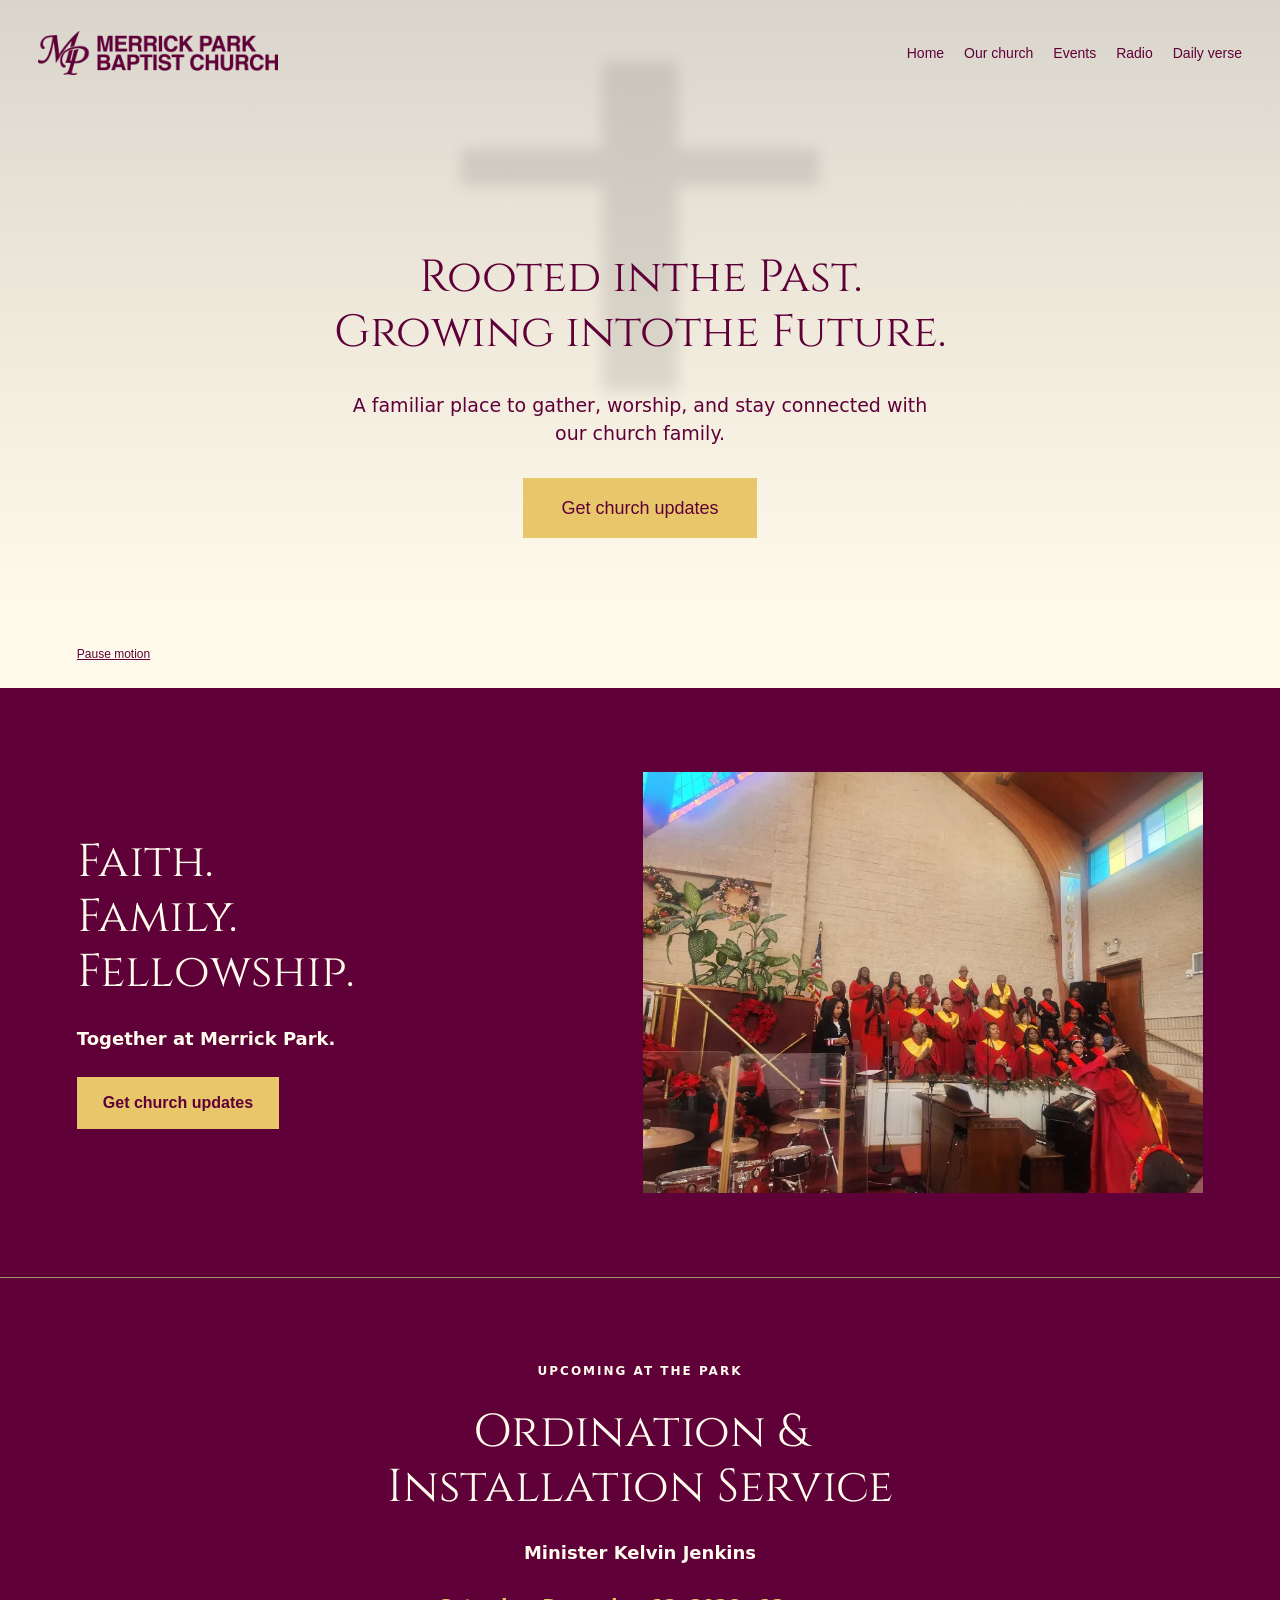
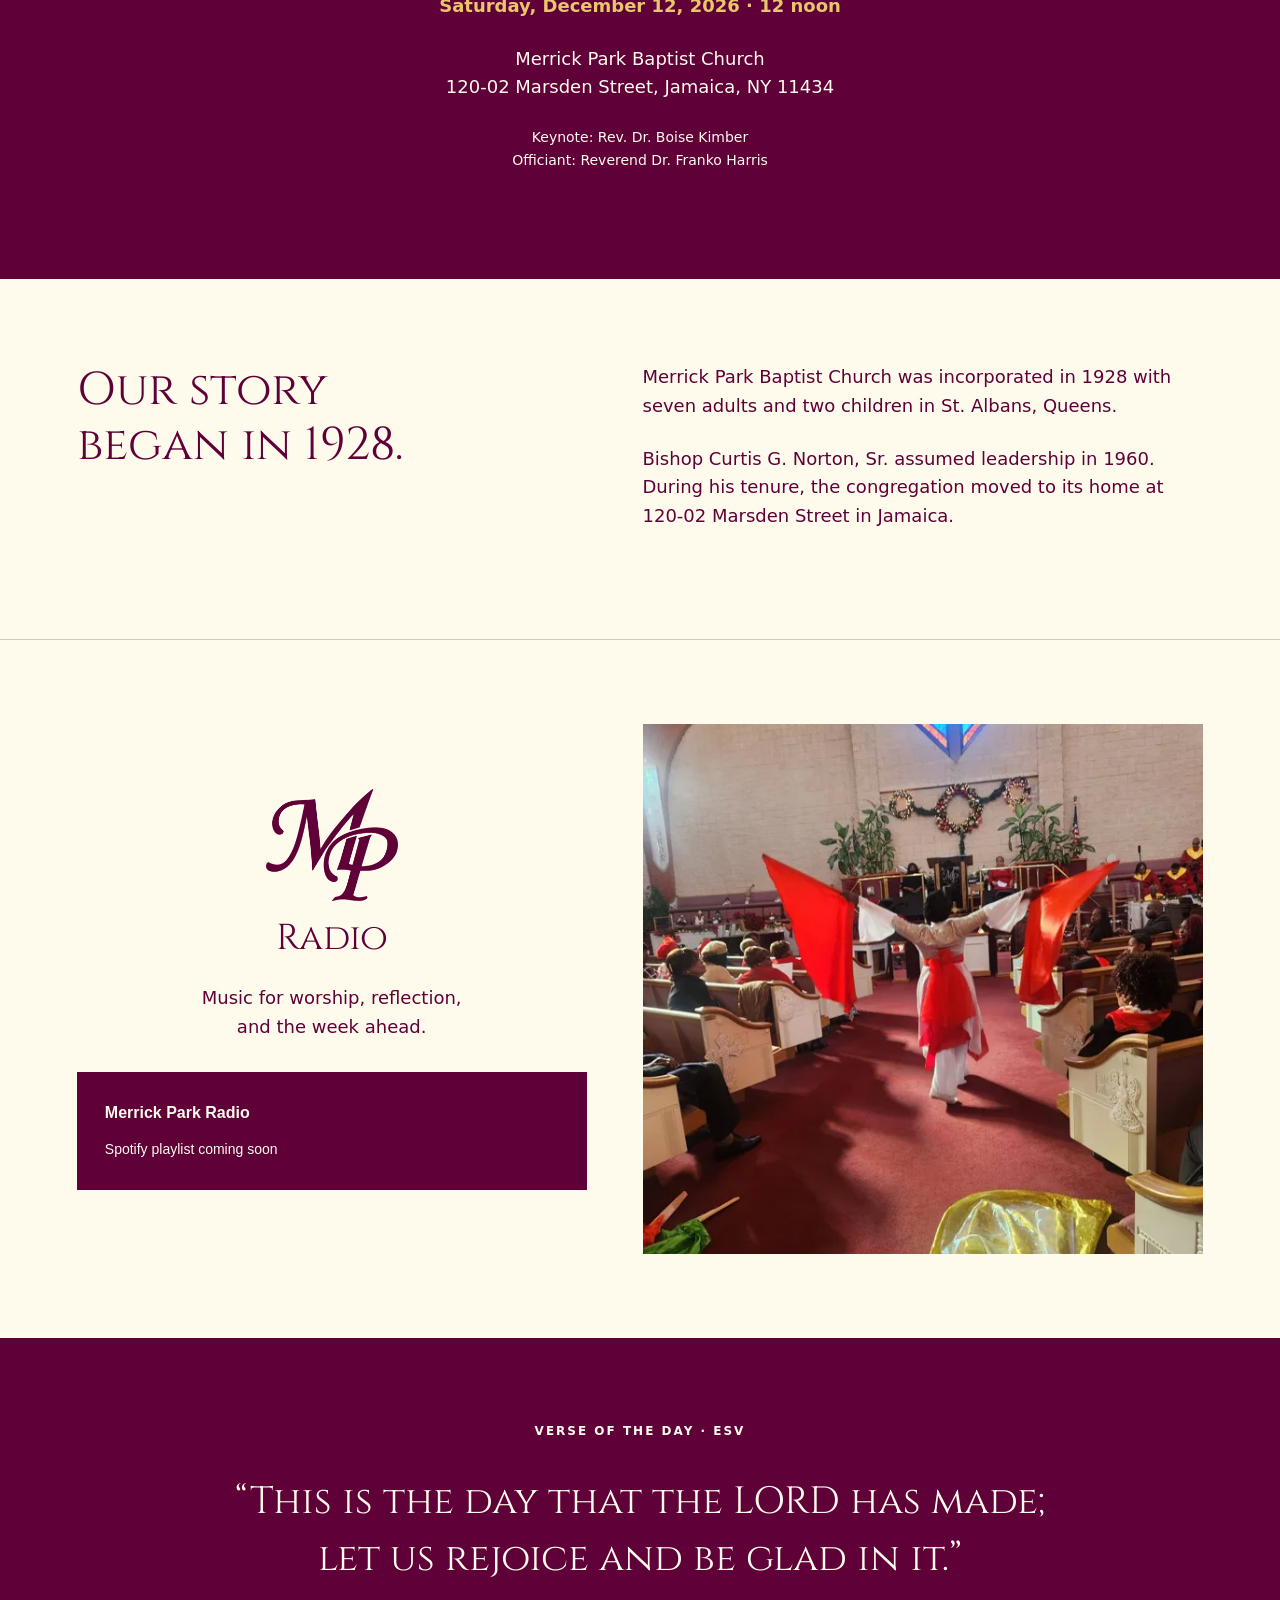
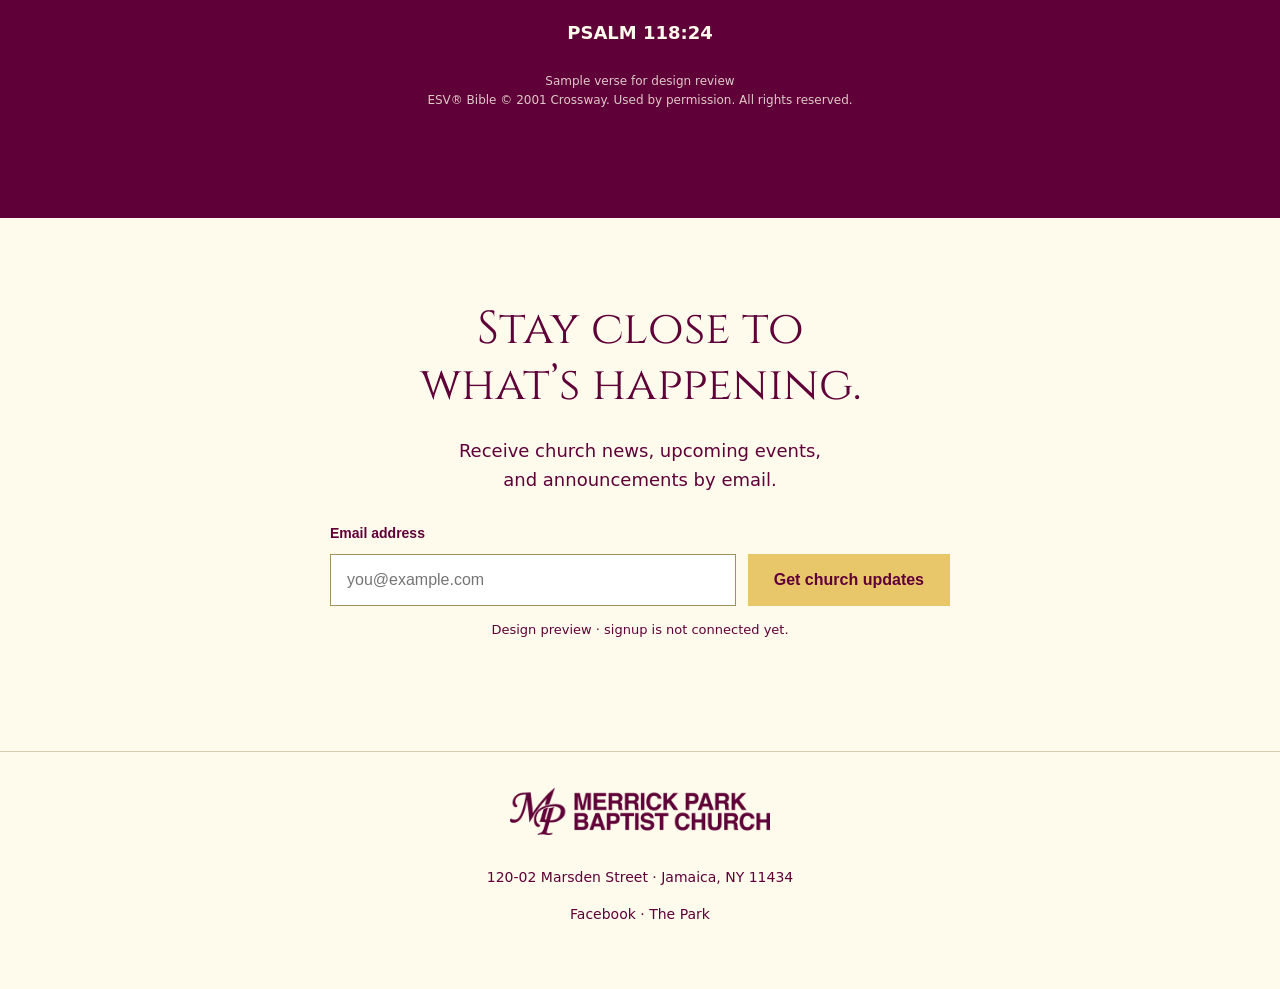
==== index.html @ c1feef4c "Replace mobile menu with accessible animated dropdown" ====
<!doctype html>
<html lang="en" data-visualize-standalone>
<head>
<meta charset="utf-8">
<meta name="viewport" content="width=device-width, initial-scale=1">
<meta name="referrer" content="no-referrer">
<meta http-equiv="Content-Security-Policy" content="default-src 'none'; script-src 'unsafe-inline' 'unsafe-eval' 'wasm-unsafe-eval' blob: data: https://cdnjs.cloudflare.com https://cdn.jsdelivr.net https://esm.sh https://fonts.bunny.net https://fonts.googleapis.com https://fonts.gstatic.com https://unpkg.com https://persistent.oaistatic.com/plugins/visualize/; style-src 'unsafe-inline' blob: data: https://cdnjs.cloudflare.com https://cdn.jsdelivr.net https://esm.sh https://fonts.bunny.net https://fonts.googleapis.com https://fonts.gstatic.com https://unpkg.com https://persistent.oaistatic.com/plugins/visualize/charts/; img-src blob: data: https://cdnjs.cloudflare.com https://cdn.jsdelivr.net https://esm.sh https://fonts.bunny.net https://fonts.googleapis.com https://fonts.gstatic.com https://unpkg.com; font-src blob: data: https://cdnjs.cloudflare.com https://cdn.jsdelivr.net https://esm.sh https://fonts.bunny.net https://fonts.googleapis.com https://fonts.gstatic.com https://unpkg.com; media-src blob: data: https://cdnjs.cloudflare.com https://cdn.jsdelivr.net https://esm.sh https://fonts.bunny.net https://fonts.googleapis.com https://fonts.gstatic.com https://unpkg.com; worker-src blob:; connect-src blob: data:; frame-src 'none'; object-src 'none'; base-uri 'none'; form-action 'none'">
<title>Merrick Park Baptist Church — Prototype V1</title><meta name="description" content="A new chapter at Merrick Park Baptist Church. Explore our first website design prototype."><meta name="robots" content="noindex, nofollow">
<style>:root {
  color-scheme: light dark;
  background-color: var(
    --background,
    var(--color-background-primary, light-dark(rgb(255 255 255), rgb(24 24 24)))
  ) !important;

  /* Agent-facing contract; keep in sync with SKILL.md. */
  --background: var(
    --color-background-primary,
    light-dark(rgb(255 255 255), rgb(24 24 24))
  );
  --foreground: var(
    --color-text-primary,
    light-dark(rgb(26 28 31), rgb(255 255 255))
  );
  --card: color-mix(in oklab, var(--foreground) 5%, var(--background));
  --card-foreground: var(
    --color-text-primary,
    light-dark(rgb(26 28 31), rgb(255 255 255))
  );
  --popover: var(
    --color-background-secondary,
    light-dark(rgb(255 255 255), rgb(45 45 45))
  );
  --popover-foreground: var(
    --color-text-primary,
    light-dark(rgb(26 28 31), rgb(255 255 255))
  );
  --primary: var(
    --color-text-info,
    light-dark(rgb(51 156 255), rgb(131 195 255))
  );
  --primary-foreground: var(
    --color-text-inverse,
    light-dark(rgb(255 255 255), rgb(13 13 13))
  );
  --secondary: var(
    --color-background-secondary,
    light-dark(rgb(255 255 255 / 96%), rgb(54 54 54 / 96%))
  );
  --secondary-foreground: var(
    --color-text-primary,
    light-dark(rgb(26 28 31), rgb(255 255 255))
  );
  --muted: color-mix(in srgb, var(--foreground) 10%, transparent);
  --muted-foreground: var(
    --color-text-secondary,
    light-dark(rgb(26 28 31 / 49.4%), rgb(255 255 255 / 49.8%))
  );
  --accent: var(
    --color-background-info,
    light-dark(rgb(229 242 255), rgb(13 39 63))
  );
  --accent-foreground: var(
    --color-text-info,
    light-dark(rgb(51 156 255), rgb(131 195 255))
  );
  --destructive: var(
    --color-text-warning,
    light-dark(rgb(226 85 7), rgb(255 133 73))
  );
  --border: var(
    --color-border-secondary,
    light-dark(rgb(26 28 31 / 8%), rgb(255 255 255 / 8.2%))
  );
  --input: var(
    --color-border-primary,
    light-dark(
      rgb(26 28 31 / 11.8%),
      color-mix(in oklab, rgb(0 0 0) 10%, transparent)
    )
  );
  --ring: var(
    --color-ring-primary,
    light-dark(rgb(51 156 255), rgb(131 195 255 / 76%))
  );
  --font-size-base: var(--font-text-md-size, 16px);
  --blue: light-dark(rgb(51 156 255), rgb(51 156 255));
  --orange: light-dark(rgb(226 85 7), rgb(251 106 34));
  --green: light-dark(rgb(0 162 64), rgb(64 201 119));
  --red: light-dark(rgb(224 46 42), rgb(255 103 100));
  --purple: light-dark(rgb(146 79 247), rgb(173 123 249));
  --yellow: light-dark(rgb(255 195 0), rgb(255 210 64));
  --viz-series-1: var(--primary);
  --viz-series-2: light-dark(rgb(243 136 59), rgb(245 154 86));
  --viz-series-3: light-dark(rgb(93 201 119), rgb(116 213 139));
  --viz-series-4: light-dark(rgb(235 119 177), rgb(240 143 192));
  --viz-series-5: light-dark(rgb(155 121 236), rgb(170 145 239));
  --viz-series-6: light-dark(rgb(58 185 177), rgb(90 203 194));

  /* Internal implementation variables; not part of the agent contract. */
  --font-sans:
    -apple-system-body, ui-sans-serif, -apple-system, system-ui, "Segoe UI",
    Helvetica, "Apple Color Emoji", Arial, sans-serif, "Segoe UI Emoji",
    "Segoe UI Symbol";
  --font-mono:
    ui-monospace, SFMono-Regular, "SF Mono", Menlo, Consolas, "Liberation Mono",
    monospace;
  --font-size-normal: max(11px, var(--font-size-base));
  --font-size-tooltip: calc(var(--font-size-base) - 1px);
  --font-size-small: max(11px, calc(var(--font-size-base) - 2px));
  --font-size-h1: calc(var(--font-size-normal) * 1.7142857143);
  --font-size-h2: calc(var(--font-size-normal) * 1.4285714286);
  --font-size-h3: calc(var(--font-size-normal) * 1.2857142857);
  --font-weight-normal: 400;
  --font-weight-medium: 500;
  --icon-size: 16px;
  --line-height-normal: calc(var(--font-size-normal) * 1.5);
  --line-height-tooltip: calc(var(--font-size-tooltip) * 1.4285714286);
  --line-height-small: calc(var(--font-size-small) + 4px);
  --corner-shape: round;
  --radius: var(--border-radius-lg, 8px);
  --radius-sm: calc(var(--radius) * 0.5);
  --radius-md: calc(var(--radius) * 0.75);
  --radius-lg: var(--radius);
  --radius-2xl: calc(var(--radius) * 2);
  --radius-full: 9999px;
  --shadow-sm: 0 1px 2px -1px rgb(0 0 0 / 8%);
  --checkmark-image: url("data:image/svg+xml,%3Csvg xmlns='http://www.w3.org/2000/svg' viewBox='0 0 17 17'%3E%3Cpath d='M12.8961 3.64101C13.1297 3.41418 13.4984 3.37523 13.7779 3.56581C14.0571 3.75635 14.1554 4.11331 14.0299 4.41347L13.9615 4.53847L7.71151 13.7045C7.59411 13.8767 7.4063 13.9877 7.19881 14.0072C6.99136 14.0267 6.78564 13.9533 6.63826 13.806L2.88826 10.056L2.79842 9.9457C2.6192 9.67407 2.64927 9.30496 2.88826 9.06581C3.12738 8.82669 3.49647 8.79676 3.76815 8.97597L3.8785 9.06581L7.03084 12.2182L12.8053 3.74941L12.8961 3.64101Z'/%3E%3C/svg%3E");

  /* Legacy aliases; not part of the current agent contract. */
  --viz-bg: transparent;
  --viz-panel: var(--card);
  --viz-border: var(--border);
  --viz-text: var(--foreground);
  --viz-muted: var(--muted-foreground);
  --viz-accent: var(--primary);
  --viz-accent-text: var(--primary-foreground);
  --viz-accent-bg: var(--accent);
  --viz-font-size: var(--font-size-base);
  --viz-warning: var(--destructive);
}

:root[data-theme="light"] {
  color-scheme: light;
}

:root[data-theme="dark"] {
  color-scheme: dark;
}

* {
  box-sizing: border-box;
}

html > body {
  /* Preserve MCP aliases for older inline renderers without creating :root cycles. */
  --color-background-primary: var(
    --background,
    light-dark(rgb(255 255 255), rgb(24 24 24))
  );
  --color-text-primary: var(
    --foreground,
    light-dark(rgb(26 28 31), rgb(255 255 255))
  );
  --color-border-secondary: var(
    --border,
    light-dark(rgb(26 28 31 / 8%), rgb(255 255 255 / 8.2%))
  );

  margin: 0;
  padding: var(--visualize-paint-gutter, 0px);
  color: var(--foreground);
  background: transparent !important;
  font-family: var(--font-sans) !important;
  -webkit-font-smoothing: antialiased;
  font-size: var(--font-size-base);
  line-height: calc(var(--font-size-base) * 1.625);
  font-weight: var(--font-weight-normal);
}

.cursor-interaction {
  cursor: var(--cursor-interaction, pointer);
}

a {
  color: color-mix(in srgb, var(--viz-accent) 80%, var(--viz-text) 20%);
  cursor: var(--cursor-interaction, pointer);
  text-decoration: none;
  text-underline-offset: 2px;
  font-weight: inherit;
}

a:is(:hover, :focus-visible) {
  text-decoration-line: underline;
  text-decoration-style: dashed;
  text-decoration-thickness: 0.5px;
}

h1,
h2,
h3,
h4,
h5,
h6,
p {
  margin-block: 0;
}
p,
h1,
h2,
h3,
h4,
h5,
h6,
li,
.table {
  font-family: var(--font-sans);
}

h1 {
  font-size: calc(var(--font-size-base) * 1.5);
  line-height: 1.3333333333;
}

h2 {
  font-size: calc(var(--font-size-base) * 1.25);
  line-height: 1.4;
}
h3 {
  font-size: calc(var(--font-size-base) * 1.125);
  line-height: 1.5555555556;
}
h4 {
  font-size: var(--font-size-base);
  line-height: 1.5;
}
h5,
h6 {
  font-size: var(--font-size-base);
  line-height: calc(var(--font-size-base) * 1.625);
}

h1,
h2,
h3,
h4,
h5,
h6,
b,
strong,
th {
  font-weight: 600;
}

code:not(pre code) {
  display: inline;
  padding: 1px 6px;
  border-radius: var(--radius-sm);
  corner-shape: var(--corner-shape);
  background: var(--muted);
  font-family: var(--font-mono);
  font-size: 0.92em;
  overflow-wrap: anywhere;
  -webkit-box-decoration-break: clone;
  box-decoration-break: clone;
  word-break: break-word;
}
pre,
pre code {
  font-family: var(--font-mono);
  font-size: 12px;
  line-height: 20px;
}

.table-responsive {
  width: 100%;
  overflow-x: auto;
  scrollbar-width: thin;
}

.table {
  width: 100%;
  color: var(--foreground);
  font: inherit;
  text-align: start;
  border-collapse: separate;
  border-spacing: 0;
  font-size: calc(var(--font-size-base) * 0.875);
  line-height: calc(var(--font-size-base) * 1.625);
  font-family: var(--font-sans);
}

.table :is(th, td) {
  padding-block: 10px;
  padding-inline: 0 24px;
  overflow-wrap: anywhere;
  border-bottom: 1px solid var(--border);
  text-align: start;
  vertical-align: top;
  border-bottom-color: color-mix(in srgb, var(--foreground) 5%, transparent);
}
.table :is(th, td):not(:last-child) {
  padding-inline-end: calc(var(--font-size-base) * 1.5);
}

.table-responsive > .table :is(th, td) {
  overflow-wrap: break-word;
}

.table :is(th, td):last-child {
  padding-inline-end: 0;
}

.table :is(caption, thead th) {
  font-weight: 600;
}

.table thead :is(th, td) {
  border-bottom-color: var(--border-strong, var(--input));
  padding-block: calc(var(--font-size-base) / 2);
  line-height: var(--font-size-base);
}

.table tbody tr:last-child :is(th, td) {
  border-bottom: 0;
}
.table tbody :is(th, td) {
  padding-block: calc(var(--font-size-base) * 0.625);
}

.table.table-sm :is(th, td) {
  padding-block: 8px;
}

.table.table-sm :is(th, td):not(:last-child) {
  padding-inline-end: 16px;
}

.table :is(.text-end, [align="right"]) {
  text-align: end;
  font-variant-numeric: tabular-nums;
}

.table :is(.text-center, [align="center"]) {
  text-align: center;
}

.table .text-nowrap {
  white-space: nowrap;
}

#widget {
  display: flex;
  flex-direction: column;
  gap: 12px;
  width: 100%;
  padding: 0;
  background: transparent !important;
}

.card {
  min-width: 0;
  padding: 12px;
  overflow: hidden;
  overflow-wrap: break-word;
  border-radius: var(--radius-2xl);
  corner-shape: var(--corner-shape);
  color: var(--card-foreground);
  background: var(--card);
}

.widget {
  min-width: 0;
  overflow: hidden;
  border: 0;
  border-radius: var(--radius-lg);
  corner-shape: var(--corner-shape);
  box-shadow: 0 0 0 0.5px var(--border-strong, var(--border));
  color: var(--foreground);
  background: var(--background);
}

#widget > :not(.card, .widget, .progress) {
  width: 100% !important;
  max-width: none !important;
  margin: 0 !important;
  padding: 0 !important;
  border: 0 !important;
  border-radius: 0 !important;
  background: transparent !important;
  box-shadow: none !important;
}

.tooltip {
  position: fixed;
  z-index: 50;
  top: 0;
  left: 0;
  width: max-content;
  max-width: min(
    20rem,
    var(--tooltip-available-width, calc(100vw - 10px)),
    calc(100vw - 10px)
  );
  max-height: min(
    var(--tooltip-available-height, calc(100vh - 10px)),
    calc(100vh - 10px)
  );
  border: 1px solid var(--border);
  corner-shape: var(--corner-shape);
  overflow-wrap: break-word;
  white-space: normal;
  pointer-events: none;
  user-select: none;
  font-family: var(--font-sans);
  padding: 5px 12px;
  border-color: color-mix(
    in oklab,
    light-dark(var(--primary-foreground), var(--foreground)) 5%,
    transparent
  );
  border-radius: var(--radius-2xl);
  color: light-dark(var(--primary-foreground), var(--foreground));
  background: light-dark(var(--foreground), var(--popover));
  box-shadow: 0 8px 18px rgb(15 23 42 / 20%);
  letter-spacing: -0.15px;
  font-size: calc(var(--font-size-base) * 14 / 16);
  font-size: round(nearest, calc(var(--font-size-base) * 14 / 16), 1px);
  font-weight: 600;
  line-height: 18px;
  text-align: center;
}

.viz-grid {
  display: grid;
  grid-template-columns: repeat(auto-fit, minmax(max(180px, 24%), 1fr));
  gap: 10px;
}

.viz-stat {
  display: flex;
  flex-direction: column;
  gap: 2px;
}

.viz-stat-value {
  font-size: var(--font-size-h2);
  font-weight: var(--font-weight-medium);
  line-height: 1.25;
}

.viz-row {
  display: flex;
  flex-wrap: wrap;
  align-items: center;
  gap: 10px;
}

hr {
  width: 100%;
  height: 1px;
  margin-block: 6px;
  border: 0;
  background: var(--border);
}

.nav {
  display: flex;
  min-width: 0;
  align-items: center;
  gap: 4px;
}

.progress {
  display: flex;
  height: 8px;
  margin-block: calc((var(--line-height-normal, 1.5em) - 8px) / 2);
  overflow: hidden;
  border: 0;
  border-radius: var(--radius-full);
  background: var(--muted);
}

.progress-bar:only-child {
  border-radius: var(--radius-full);
}

.progress-bar {
  height: 100%;
  flex-shrink: 0;
  border: 0;
  background: var(--viz-series-1);
}

.viz-badge {
  display: inline-flex;
  align-items: center;
  padding: 4px 8px;
  border-radius: var(--radius-sm);
  color: color-mix(in srgb, var(--foreground) 40%, var(--muted-foreground));
  background: color-mix(in srgb, var(--foreground) 5%, transparent);
  font-family: var(--font-sans);
  font-size: calc(var(--font-size-base) * 14 / 16);
  font-size: round(nearest, calc(var(--font-size-base) * 14 / 16), 1px);
  font-weight: var(--font-weight-normal);
  line-height: 1;
}

small,
.text-small {
  font-size: var(--font-size-small);
  line-height: var(--line-height-small);
}

.text-muted {
  color: var(--muted-foreground);
}

.tabular-nums {
  font-variant-numeric: tabular-nums;
}

.sr-only {
  position: absolute;
  width: 1px;
  height: 1px;
  padding: 0;
  overflow: hidden;
  clip: rect(0, 0, 0, 0);
  white-space: nowrap;
  border: 0;
}

.viz-controls {
  display: flex;
  flex-wrap: wrap;
  align-items: center;
  gap: 8px;
}

.viz-controls > .form-label {
  display: grid;
  min-width: min(100%, 260px);
  flex: 1 1 280px;
  grid-template-columns: minmax(0, 1fr) auto;
  align-items: baseline;
  gap: 2px 12px;
  margin-bottom: 0;
}

.viz-controls > .form-label > :is(.form-control, .form-range, .form-select) {
  grid-column: 1 / -1;
}

.btn,
.nav-link,
.form-check-input,
.form-control,
.form-range,
.form-select {
  font: inherit;
}

/* Match inline alignment without overriding a containing flex or grid layout. */
.btn,
.nav-link,
.form-control,
.form-select,
.form-range,
.form-check {
  vertical-align: middle;
}

.btn,
.nav-link {
  --btn-size: calc(12px + 2 * var(--control-spacing, 12px));
  appearance: button;
  display: inline-flex;
  inline-size: fit-content;
  max-inline-size: 100%;
  align-items: center;
  justify-content: center;
  gap: 4px;
  margin: 0;
  padding: 0 8px;
  -webkit-app-region: no-drag;
  border: 1px solid var(--input);
  corner-shape: var(--corner-shape);
  cursor: var(--cursor-interaction, pointer);
  text-align: center;
  text-decoration: none;
  white-space: nowrap;
  user-select: none;
  -webkit-font-smoothing: inherit;
  font-family: var(--font-sans);
  height: fit-content;
  min-height: var(--btn-size);
  padding-inline: var(--control-spacing, 12px);
  border-color: transparent;
  border-radius: var(--radius-full);
  color: var(--foreground);
  background: color-mix(in srgb, var(--foreground) 5%, transparent);
  font-size: calc(var(--font-size-base) * 14 / 16);
  font-size: round(nearest, calc(var(--font-size-base) * 14 / 16), 1px);
  font-weight: var(--font-weight-normal);
  line-height: 18px;
}

.btn {
  border-color: var(--border);
  color: var(--secondary-foreground);
  background: var(--secondary);
}

/* Codex Button size="compact"; appearance stays with the button variant. */
.btn-sm {
  --btn-size: 24px;
  padding-inline: 8px;
  font-size: calc(var(--font-size-base) * 12 / 16);
  font-size: round(nearest, calc(var(--font-size-base) * 12 / 16), 1px);
  line-height: 16px;
}

.btn:is(.btn-block, .viz-tile) {
  inline-size: 100%;
}

.btn.viz-tile {
  min-width: 0;
  overflow-wrap: anywhere;
  white-space: normal;
}

a.btn {
  cursor: var(--cursor-interaction, pointer);
  text-decoration: none;
}

.btn:not(:disabled):hover {
  background: light-dark(
    color-mix(in srgb, var(--foreground) 5.5%, transparent),
    color-mix(in srgb, var(--foreground) 8%, transparent)
  );
}

.nav-link:not(:disabled):not([aria-disabled="true"]):hover {
  background: color-mix(in srgb, var(--foreground) 10%, transparent);
}

.btn-primary {
  border-color: var(--border);
  color: var(--primary-foreground);
  background: var(--foreground);
  background-clip: border-box;
}

.btn-primary .text-muted {
  color: color-mix(in srgb, var(--primary-foreground) 50%, transparent);
}

.btn-primary:not(:disabled):hover {
  background: color-mix(in srgb, var(--foreground) 80%, transparent);
  background-clip: border-box;
}

.btn-ghost {
  border-color: transparent;
  color: var(--muted-foreground);
  background: transparent;
}

.btn-ghost:not(:disabled):hover {
  color: var(--muted-foreground);
  background: light-dark(
    color-mix(in srgb, var(--foreground) 5.5%, transparent),
    color-mix(in srgb, var(--foreground) 8%, transparent)
  );
}

.nav-pills .nav-link {
  min-width: 0;
  border-color: transparent;
  color: var(--muted-foreground);
  background: transparent;
}

.nav-justified .nav-link {
  flex: 1 1 0;
  overflow-wrap: anywhere;
  white-space: normal;
}

.nav-pills .nav-link.active {
  color: var(--foreground);
  background: var(--muted);
}

/* Shared preview chrome; product styles stay inside each variant. */
.viz-dotted-background {
  background-image: radial-gradient(
    circle,
    color-mix(in srgb, var(--foreground) 14%, transparent) 0.8px,
    transparent 0.8px
  );
  background-position: center;
  background-size: 16px 16px;
}

.viz-carousel {
  position: relative;
  min-width: 0;
}

.viz-carousel:has(> .viz-carousel-controls) {
  min-height: calc(60px + var(--viz-carousel-picker-height, 0px));
  padding-bottom: 60px;
}

.viz-carousel > [data-variant][hidden] {
  display: none !important;
}

.viz-carousel > [data-variant] {
  isolation: isolate;
}

.viz-carousel-controls {
  --viz-carousel-hover: light-dark(
    color-mix(in srgb, var(--foreground) 5.4%, transparent),
    color-mix(in srgb, var(--foreground) 7.8%, transparent)
  );
  position: absolute;
  z-index: 2;
  bottom: 8px;
  left: 50%;
  display: flex;
  width: max-content;
  /* Leave room for the host's design-controls launcher at the trailing edge. */
  max-width: calc(100% - 96px);
  align-items: center;
  gap: 0;
  padding: 0;
  border: 1px solid var(--border);
  border-radius: 16px;
  color: var(--foreground);
  background: var(--background);
  font-family: var(--font-sans);
  /* Match the settings dropdown chrome independently of the content font size. */
  font-size: 13px;
  font-weight: var(--font-weight-normal);
  line-height: 18px;
  transform: translateX(-50%);
  user-select: none;
}

/* Keep authored mockup button styles out of the shared carousel chrome. */
.viz-carousel-controls button,
.viz-carousel-picker > summary {
  display: flex !important;
  height: auto !important;
  min-height: 30px;
  align-items: center !important;
  justify-content: center !important;
  gap: 4px;
  padding: 0 6px !important;
  -webkit-app-region: no-drag;
  border: 0 !important;
  border-radius: 14px !important;
  color: inherit !important;
  background: transparent !important;
  font: inherit !important;
  -webkit-tap-highlight-color: transparent;
}

.viz-carousel-controls > button,
.viz-carousel-picker > summary {
  position: relative;
  isolation: isolate;
}

.viz-carousel-controls > button {
  --icon-size: 16px;
  width: 30px !important;
  padding: 0 !important;
}

.viz-carousel-picker > summary {
  padding-inline: 12px !important;
}

.viz-carousel-controls .viz-carousel-caret {
  width: 14px;
  height: 14px;
  flex: none;
  margin: 0;
  color: inherit;
  transform: rotate(180deg);
}

.viz-carousel-controls > button > svg,
.viz-carousel-controls .viz-carousel-caret,
.viz-carousel-count {
  opacity: 0.5;
}

.viz-carousel-controls > button::before,
.viz-carousel-picker > summary::before {
  position: absolute;
  z-index: -1;
  inset: 3px;
  border-radius: 12px;
  content: "";
  pointer-events: none;
}

.viz-carousel-controls > button:hover::before,
.viz-carousel-picker > summary:hover::before {
  background: var(--viz-carousel-hover);
}

.viz-carousel-controls > button,
.viz-carousel-controls [data-lucide],
.viz-carousel-controls .lucide {
  flex-shrink: 0;
}

.viz-carousel-picker {
  min-width: 0;
}

.viz-carousel-picker > summary {
  min-width: 0;
  list-style: none;
}

.viz-carousel-picker > summary::-webkit-details-marker {
  display: none;
}

.viz-carousel-count {
  flex-shrink: 0;
  white-space: nowrap;
}

.viz-carousel-name {
  min-width: 0;
  overflow: hidden;
  text-overflow: ellipsis;
  white-space: nowrap;
}

.viz-carousel-options {
  position: absolute;
  right: 0;
  bottom: calc(100% + 4px);
  left: 0;
  display: flex;
  max-height: 240px;
  flex-direction: column;
  gap: 2px;
  overflow: auto;
  padding: 4px;
  border: 1px solid var(--border);
  border-radius: var(--radius-lg);
  background: var(--background);
  box-shadow: 0 4px 12px light-dark(rgb(0 0 0 / 6%), rgb(0 0 0 / 25%));
}

.viz-carousel-options > button {
  border-radius: max(0px, calc(var(--radius-lg) - 5px)) !important;
  width: 100% !important;
  min-height: 28px;
  justify-content: flex-start !important;
  padding: 4px 8px !important;
  font-size: var(--font-size-small) !important;
  text-align: start;
  white-space: normal;
  overflow-wrap: anywhere;
}

.viz-carousel-options > [aria-current="true"],
.viz-carousel-options > button:hover {
  background: var(--viz-carousel-hover) !important;
}

.btn:disabled,
.nav-link:disabled,
.nav-link[aria-disabled="true"] {
  cursor: not-allowed;
  opacity: 0.4;
}

[data-lucide] {
  stroke-width: 1.6;
}

.form-label {
  display: block;
  margin-bottom: 6px;
  color: var(--foreground);
}

.form-control {
  display: block;
  width: 100%;
  padding: 0 8px;
  outline: none;
  border: 1px solid var(--input);
  corner-shape: var(--corner-shape);
  color: var(--foreground);
  font-family: var(--font-sans);
  height: calc(12px + 2 * var(--control-spacing, 12px));
  min-height: calc(12px + 2 * var(--control-spacing, 12px));
  padding-inline: calc(4px + var(--control-spacing, 12px) / 2);
  border-color: var(--input);
  border-radius: var(--radius-md);
  background: color-mix(in srgb, var(--popover) 96%, transparent);
  font-size: calc(var(--font-size-base) * 14 / 16);
  font-size: round(nearest, calc(var(--font-size-base) * 14 / 16), 1px);
  font-weight: var(--font-weight-normal);
  line-height: 1.4285714286;
}
.form-control:is(
  [type="file"],
  [type="date"],
  [type="datetime-local"],
  [type="month"],
  [type="week"],
  [type="color"]
) {
  height: calc(12px + 2 * var(--control-spacing, 12px));
  min-height: calc(12px + 2 * var(--control-spacing, 12px));
  line-height: 18px;
}
.form-control:is(
  [type="date"],
  [type="datetime-local"],
  [type="month"],
  [type="week"]
) {
  padding-inline: var(--control-spacing, 12px);
}

.form-control::placeholder {
  color: var(--muted-foreground);
}

.form-control[type="file"] {
  overflow: hidden;
  cursor: var(--cursor-interaction, pointer);
  padding: 0;
}

.form-control[type="file"]::file-selector-button {
  padding: 0 8px;
  border: 0;
  border-right: 1px solid var(--input);
  color: var(--secondary-foreground);
  background: var(--secondary);
  cursor: inherit;
  font: inherit;
  min-height: calc(10px + 2 * var(--control-spacing, 12px));
  padding-inline: var(--control-spacing, 12px);
  margin-inline-end: var(--control-spacing, 12px);
}

.form-control[type="file"]:not(:disabled):hover::file-selector-button {
  background: color-mix(in srgb, var(--foreground) 6%, var(--secondary));
}

.form-control-color[type="color"] {
  width: 40px;
  height: calc(12px + 2 * var(--control-spacing, 12px));
  padding: 3px;
  cursor: var(--cursor-interaction, pointer);
}

.form-control-color[type="color"]::-webkit-color-swatch-wrapper {
  padding: 0;
}

.form-control-color[type="color"]::-webkit-color-swatch {
  border: 0;
  border-radius: calc(var(--radius-lg) - 4px);
  corner-shape: var(--corner-shape);
}

textarea.form-control {
  height: auto;
  resize: vertical;
  min-height: 96px;
  padding: 8px 10px;
}

.form-control:focus-visible {
  border-color: var(--ring);
  box-shadow: none;
}
.form-control:disabled {
  color: var(--muted-foreground);
  background: color-mix(in srgb, var(--foreground) 5%, transparent);
  opacity: 1;
}
.form-control[aria-invalid="true"] {
  border-color: var(--red);
  box-shadow: 0 0 0 2px color-mix(in srgb, var(--red) 20%, transparent);
}

.form-control:disabled,
.form-select:disabled {
  cursor: not-allowed;
}

.form-select {
  appearance: none;
  display: block;
  width: 100%;
  height: fit-content;
  min-height: calc(12px + 2 * var(--control-spacing, 12px));
  margin: 0;
  /* The secondary icon role is 14px at compact density and 16px at web density. */
  --icon-size: calc(10px + var(--control-spacing, 12px) / 2);
  /* Settings dropdowns retain a 12px inset and a 4px text-to-chevron gap. */
  padding: 0 calc(16px + var(--icon-size)) 0 12px;
  outline: none;
  border: 1px solid var(--border);
  border-radius: var(--radius-full);
  corner-shape: var(--corner-shape);
  color: var(--foreground);
  background-color: var(--secondary);
  background-image:
    linear-gradient(
      45deg,
      transparent calc(50% - 0.6px),
      var(--muted-foreground) calc(50% - 0.6px) calc(50% + 0.6px),
      transparent calc(50% + 0.6px)
    ),
    linear-gradient(
      135deg,
      transparent calc(50% - 0.6px),
      var(--muted-foreground) calc(50% - 0.6px) calc(50% + 0.6px),
      transparent calc(50% + 0.6px)
    );
  background-position:
    calc(100% - 12px - var(--icon-size) / 2) 50%,
    calc(100% - 12px - var(--icon-size) * 0.18) 50%;
  background-repeat: no-repeat;
  background-size: calc(var(--icon-size) * 0.32) calc(var(--icon-size) * 0.32);
  cursor: var(--cursor-interaction, default);
  font-size: calc(var(--font-size-base) * 14 / 16);
  font-size: round(nearest, calc(var(--font-size-base) * 14 / 16), 1px);
  font-weight: var(--font-weight-normal);
  line-height: 18px;
}

.form-select :is(option, optgroup) {
  color: var(--popover-foreground);
  background-color: var(--popover);
}

.form-select :is(option, optgroup):disabled {
  color: var(--muted-foreground);
}

.form-select:not(:disabled):hover {
  background-color: light-dark(
    color-mix(in srgb, var(--foreground) 5.5%, transparent),
    color-mix(in srgb, var(--foreground) 8%, transparent)
  );
}

.form-select:focus-visible {
  box-shadow: 0 0 0 2px var(--ring);
}
.form-select:disabled {
  opacity: 0.4;
}

.form-check {
  display: flex;
  min-height: calc(12px + 2 * var(--control-spacing, 12px));
  align-items: center;
  gap: 6px;
}

.form-check-input {
  appearance: none;
  width: 14px;
  height: 14px;
  flex: 0 0 auto;
  margin: 0;
  border: 1px solid var(--input);
  color: var(--primary-foreground);
  background-color: transparent;
  cursor: var(--cursor-interaction, default);
  transition:
    background-color 150ms,
    border-color 150ms,
    box-shadow 150ms;
}

.form-check:not(.form-switch) .form-check-input[type="checkbox"] {
  corner-shape: round;
  box-shadow: var(--shadow-sm);
  position: relative;
  width: calc(10px + var(--control-spacing, 12px) / 2);
  height: calc(10px + var(--control-spacing, 12px) / 2);
  border-color: var(--border-strong, var(--input));
  border-radius: calc(var(--radius-sm) / 2);
  background-color: transparent;
  color: var(--foreground);
}

.form-check:not(.form-switch)
  .form-check-input:not(:disabled):not(:checked):hover {
  background-color: var(--card);
}

.form-check:not(.form-switch)
  .form-check-input[type="checkbox"]:is(:checked, :indeterminate) {
  border-color: var(--border-strong, var(--input));
  background-color: color-mix(in srgb, var(--popover) 96%, transparent);
}

.form-check:not(.form-switch)
  .form-check-input[type="checkbox"]:checked::before {
  display: block;
  width: 100%;
  height: 100%;
  background: var(--primary-foreground);
  content: "";
  mask: var(--checkmark-image) center / 12px 12px no-repeat;
  background-color: var(--foreground);
}
.form-check:not(.form-switch)
  .form-check-input[type="checkbox"]:indeterminate::before {
  position: absolute;
  inset: 0;
  display: block;
  width: 65%;
  height: 6.65%;
  margin: auto;
  border-radius: var(--radius-full);
  background: var(--foreground);
  mask: none;
  content: "";
}

.form-check-input[type="radio"] {
  border-radius: var(--radius-full);
  width: 16px;
  height: 16px;
  border: 0;
  box-shadow: inset 0 0 0 1px var(--input);
}

.form-check-input[type="radio"]:checked {
  border: 0;
  background: radial-gradient(
    circle,
    var(--primary-foreground) 0 3px,
    var(--foreground) 3px
  );
  box-shadow: none;
}

.form-check:not(.form-switch) .form-check-input:focus-visible {
  outline: 2px solid var(--ring);
  outline-offset: 2px;
}
.form-check:not(.form-switch) .form-check-input[type="checkbox"]:focus-visible {
  border-color: var(--ring);
  outline: none;
  box-shadow: 0 0 0 2px var(--ring);
}

.form-check:not(.form-switch) .form-check-input:disabled {
  cursor: not-allowed;
  pointer-events: none;
}

.form-check:not(.form-switch) .form-check-input:disabled + .form-check-label {
  cursor: not-allowed;
}
.form-check:not(.form-switch) .form-check-input[type="radio"]:disabled,
.form-check:not(.form-switch)
  .form-check-input[type="radio"]:disabled
  + .form-check-label {
  opacity: 0.5;
}

.form-switch .form-check-input:disabled,
.form-switch .form-check-input:disabled + .form-check-label {
  cursor: not-allowed;
  opacity: 0.6;
}

.form-check-label {
  color: var(--foreground);
  cursor: var(--cursor-interaction, default);
}

.form-switch .form-check-input {
  position: relative;
  width: 32px;
  height: 20px;
  border: 0;
  border-radius: var(--radius-full);
  background: var(--muted);
  box-shadow: none;
  transition: background-color 200ms cubic-bezier(0, 0, 0.2, 1);
}

.form-switch .form-check-input::before {
  position: absolute;
  top: 50%;
  left: 0;
  width: 16px;
  height: 16px;
  box-sizing: border-box;
  border: 1px solid light-dark(var(--primary-foreground), var(--foreground));
  border-radius: var(--radius-full);
  box-shadow: var(--shadow-sm);
  content: "";
  transform: translate(2px, -50%);
  transition: transform 200ms cubic-bezier(0, 0, 0.2, 1);
  border-color: #fff;
  background: #fff;
}

.form-switch .form-check-input:checked {
  background: var(--blue);
}

.form-switch .form-check-input:checked::before {
  transform: translate(14px, -50%);
}

.form-switch .form-check-input:focus-visible {
  box-shadow: 0 0 0 2px var(--ring);
  outline: none;
}

.form-range {
  appearance: none;
  display: block;
  width: 100%;
  flex: 1;
  margin: 0;
  padding: 0;
  border: 0;
  accent-color: var(--primary);
  height: calc(12px + 2 * var(--control-spacing, 12px));
  min-height: calc(12px + 2 * var(--control-spacing, 12px));
  outline: none;
  border-radius: var(--radius-full);
  color: var(--foreground);
  background: transparent;
}

.form-range::-webkit-slider-runnable-track {
  background: var(--form-range-track, var(--border));
  height: 2px;
  border-radius: var(--radius-full);
}

.form-range::-webkit-slider-thumb {
  appearance: none;
  width: 20px;
  height: 20px;
  border: 1px solid var(--border);
  border-radius: var(--radius-full);
  margin-top: -9px;
  border-color: transparent;
  background: currentColor;
  box-shadow: var(--shadow-sm);
}

/* Outline the native track and thumb, preserving the larger input hit area. */
.form-range:focus-visible::-webkit-slider-runnable-track {
  outline: 2px auto Highlight;
  outline-color: -webkit-focus-ring-color;
}

.form-range::-moz-range-track {
  background: var(--form-range-track, var(--border));
  height: 2px;
  border-radius: var(--radius-full);
}

.form-range::-moz-range-thumb {
  width: 20px;
  height: 20px;
  border: 1px solid var(--border);
  border-radius: var(--radius-full);
  border-color: transparent;
  background: currentColor;
  box-shadow: var(--shadow-sm);
}

.form-range:focus-visible::-moz-range-thumb {
  outline: 2px solid Highlight;
  outline-offset: 2px;
}

.form-range:disabled {
  opacity: 1;
  cursor: default;
}

.btn:not(.btn-primary, .viz-tile):is(
  [aria-pressed="true"],
  [aria-selected="true"],
  .is-selected
) {
  border-color: transparent;
  color: var(--primary-foreground);
  background: var(--blue);
}

.btn.viz-tile:is([aria-pressed="true"], [aria-selected="true"], .is-selected) {
  border-color: var(--primary);
  box-shadow: inset 0 0 0 1px var(--primary);
}

.btn:focus-visible,
.nav-link:focus-visible {
  outline-offset: 2px;
  outline: none;
  box-shadow: 0 0 0 2px var(--ring);
}

.viz-carousel-controls :is(button, summary):focus-visible {
  outline: 2px solid var(--ring) !important;
  outline-offset: 2px !important;
}

/* Web recipes are the default, including on renderers without inline style queries. */
@supports (border-radius: if(style(--corner-shape: round): 1px; else: 2px)) {
  /* Match the host's proportional text-sm scale at every text preference. */
  .tooltip,
  .viz-badge,
  .btn,
  .nav-link,
  .form-control,
  .form-select {
    font-size: if(
      style(--corner-shape: round): round(
          nearest,
          calc(var(--font-size-base) * 14 / 16),
          1px
        );
        else: round(nearest, calc(var(--font-size-base) * 13 / 14), 1px)
    );
  }

  .btn-sm {
    font-size: if(
      style(--corner-shape: round): round(
          nearest,
          calc(var(--font-size-base) * 12 / 16),
          1px
        );
        else: round(nearest, calc(var(--font-size-base) * 12 / 14), 1px)
    );
  }

  .btn,
  .nav-link,
  .form-select {
    border-radius: if(
      style(--corner-shape: round): var(--radius-full); else: var(--radius-lg)
    );
  }

  .form-check:not(.form-switch) .form-check-input[type="checkbox"] {
    border-radius: if(
      style(--corner-shape: round): calc(var(--radius-sm) / 2);
        else: calc(var(--radius-lg) * 0.4)
    );
  }

  .tooltip {
    font-weight: if(
      style(--corner-shape: round): 600; else: var(--font-weight-normal)
    );
  }
}

@media (pointer: coarse) {
  .viz-carousel:has(> .viz-carousel-controls) {
    min-height: calc(76px + var(--viz-carousel-picker-height, 0px));
    padding-bottom: 76px;
  }

  .btn,
  .nav-link,
  .viz-carousel-controls button,
  .viz-carousel-picker > summary,
  .form-control,
  .form-select {
    --btn-size: 44px;
    min-width: 44px;
    min-height: 44px;
  }

  /* Keep small-screen WebKit from zooming when a text field receives focus. */
  .form-control,
  .form-select {
    font-size: max(16px, calc(var(--font-size-base) * 14 / 16));
    font-size: max(
      16px,
      round(nearest, calc(var(--font-size-base) * 14 / 16), 1px)
    );
  }
  .form-control:is(
    [type="file"],
    [type="date"],
    [type="datetime-local"],
    [type="month"],
    [type="week"],
    [type="time"],
    [type="color"]
  ) {
    height: 44px;
    min-height: 44px;
    font-size: max(16px, calc(var(--font-size-base) * 14 / 16));
    font-size: max(
      16px,
      round(nearest, calc(var(--font-size-base) * 14 / 16), 1px)
    );
  }

  .form-control[type="file"]::file-selector-button {
    min-width: 44px;
    min-height: 44px;
  }

  .form-control-color[type="color"] {
    width: 44px;
    height: 44px;
  }

  .form-control:is(
    [type="date"],
    [type="datetime-local"],
    [type="month"],
    [type="time"],
    [type="week"]
  ) {
    min-width: 0;
    max-width: 100%;
    padding-block: 8px;
  }

  .form-check {
    min-height: 44px;
    padding-inline: 15px;
  }

  .form-check-input {
    position: relative;
  }

  .form-check-input::after {
    position: absolute;
    top: 50%;
    left: 50%;
    width: 44px;
    height: 44px;
    content: "";
    transform: translate(-50%, -50%);
  }

  .form-check-label {
    display: inline-flex;
    min-width: 44px;
    min-height: 44px;
    align-items: center;
  }

  .form-range {
    height: 44px;
    touch-action: pan-y;
  }
}

svg {
  display: block;
  max-width: 100%;
  height: auto;
}

#widget > svg {
  width: 100%;
}

/* Model-authored chart rules can otherwise stretch icons after these styles load. */
svg.lucide {
  display: block;
  width: var(--icon-size) !important;
  height: var(--icon-size) !important;
  flex: none;
  margin: 0 !important;
  stroke-width: 1.6;
}

.text-warning,
.text-destructive {
  color: var(--destructive);
}

html>body{padding:0}</style>
<style>html,body{margin:0!important;padding:0!important;background:#fffbec!important;color-scheme:light}#mp-motion{width:100%}#mp-motion .navlinks a:focus-visible,#mp-motion button:focus-visible{outline:2px solid #a29160;outline-offset:4px}</style><style>html{scroll-behavior:smooth}
#mp-motion section[id]{scroll-margin-top:20px}
#mp-motion .hero-phrase{display:block}
#mp-motion .hero-line{display:inline-block;animation:mp-enter .85s ease both;animation-delay:.12s}
#mp-motion .hero-phrase:nth-child(2) .hero-line{animation-delay:.48s}
#mp-motion .copy p{animation:mp-enter .85s .85s ease both}
#mp-motion .copy .signup{animation:mp-enter .85s 1.1s ease both}
#mp-motion a,#mp-motion button{touch-action:manipulation}
#mp-motion .action,#mp-motion .signup{transition:background-color .2s,transform .2s}
#mp-motion .action:hover,#mp-motion .signup:hover{background:#f1d788;transform:translateY(-2px)}
#mp-motion .action:active,#mp-motion .signup:active{transform:translateY(0)}
#mp-motion .navlinks a{min-height:44px;display:inline-flex;align-items:center}
#mp-motion .menu{min-width:44px;min-height:44px}
#mp-motion .review-controls button{min-height:44px}
#mp-motion .reveal-ready{opacity:0;transform:translateY(18px);transition:opacity .7s ease,transform .7s ease}
#mp-motion .reveal-ready.is-visible{opacity:1;transform:none}
@keyframes mp-enter{from{opacity:0;transform:translateY(14px)}to{opacity:1;transform:none}}
@media(max-width:700px){
 #mp-motion header{padding:18px 24px;gap:12px}
 #mp-motion .menu{margin-left:auto}
 #mp-motion .navlinks.open{display:grid;grid-template-columns:1fr 1fr;gap:0 20px;padding-top:12px;border-top:1px solid #a2916066}
 #mp-motion .hero{min-height:0}
 #mp-motion .copy{padding:70px 24px 44px}
 #mp-motion h1{font-size:clamp(25px,7.2vw,36px);line-height:1.22;margin-bottom:24px}
 #mp-motion .hero-line{display:block}
 #mp-motion .hero-phrase:nth-child(1) .hero-line:nth-child(2){animation-delay:.3s}
 #mp-motion .hero-phrase:nth-child(2) .hero-line:nth-child(1){animation-delay:.48s}
 #mp-motion .hero-phrase:nth-child(2) .hero-line:nth-child(2){animation-delay:.66s}
 #mp-motion .copy p{font-size:17px;line-height:1.55;max-width:360px}
 #mp-motion .copy .signup{padding:17px 20px;display:block;max-width:360px;margin:0 auto;font-size:17px}
 #mp-motion .section{padding:48px 24px}
 #mp-motion .section h2{font-size:clamp(26px,7.4vw,34px);overflow-wrap:normal}
 #mp-motion .section p{font-size:17px}
 #mp-motion .action{min-height:50px}
 #mp-motion .split>*{min-width:0}
 #mp-motion .photo{max-width:100%;height:auto}
 #mp-motion .dance{object-fit:contain}
 #mp-motion .verse blockquote{font-size:25px;line-height:1.5}
 #mp-motion .verse blockquote br{display:none}
 #mp-motion .events .date{max-width:300px;margin-left:auto;margin-right:auto}
 #mp-motion .subscribe p br{display:none}
 #mp-motion .review-controls{padding:0 24px 8px}
}
@media(prefers-reduced-motion:reduce){
 html{scroll-behavior:auto}
 #mp-motion .hero-line,#mp-motion .copy p,#mp-motion .copy .signup{animation:none}
 #mp-motion .reveal-ready{opacity:1;transform:none;transition:none}
 #mp-motion .action,#mp-motion .signup{transition:none}
 #mp-motion .action:hover,#mp-motion .signup:hover{transform:none}
}

/* Mobile navigation: anchored dropdown, independent of the hero layout. */
#mp-motion header{position:relative;z-index:5}
#mp-motion .menu-icon{position:relative;display:block;width:24px;height:18px}
#mp-motion .menu-icon span{position:absolute;left:0;width:24px;height:2px;background:currentColor;border-radius:1px;transition:transform .2s ease,opacity .2s ease;transform-origin:center}
#mp-motion .menu-icon span:nth-child(1){top:0}
#mp-motion .menu-icon span:nth-child(2){top:8px}
#mp-motion .menu-icon span:nth-child(3){top:16px}
#mp-motion .menu[aria-expanded="true"] .menu-icon span:nth-child(1){transform:translateY(8px) rotate(45deg)}
#mp-motion .menu[aria-expanded="true"] .menu-icon span:nth-child(2){opacity:0}
#mp-motion .menu[aria-expanded="true"] .menu-icon span:nth-child(3){transform:translateY(-8px) rotate(-45deg)}
@media(max-width:700px){
 #mp-motion header{flex-wrap:nowrap;min-height:88px}
 #mp-motion .menu{display:flex;align-items:center;justify-content:center;width:48px;height:48px;padding:0;border:1px solid #5f00382b;border-radius:4px;background:#fffbecb8;flex:none}
 #mp-motion .menu:hover,#mp-motion .menu[aria-expanded="true"]{background:#fffbec;border-color:#5f003866}
 #mp-motion .navlinks.open{position:absolute;top:100%;left:0;right:0;width:auto;display:flex;flex-direction:column;gap:0;padding:12px 24px 20px;margin:0;background:#fffbec;border-top:1px solid #a2916044;border-bottom:1px solid #a2916066;box-shadow:0 16px 24px #35001b12;animation:mp-menu-in .2s ease both}
 #mp-motion .navlinks a{display:flex;min-height:50px;padding:12px 4px;font:500 17px Helvetica,Arial,sans-serif;border-bottom:1px solid #5f003812}
 #mp-motion .navlinks a:last-child{border-bottom:0}
 #mp-motion .navlinks a:hover{color:#5f0038;background:#5f003807}
}
@keyframes mp-menu-in{from{opacity:0;transform:translateY(-6px)}to{opacity:1;transform:none}}
@media(prefers-reduced-motion:reduce){#mp-motion .menu-icon span{transition:none}#mp-motion .navlinks.open{animation:none}}
</style></head>
<body>


<style>
@font-face{font-family:MPCinzel;src:url('[data-uri]')}#mp-motion{color:#5f0038;font-family:Helvetica,Arial,sans-serif}#mp-motion .hero{position:relative;isolation:isolate;overflow:hidden;background:linear-gradient(180deg,#d9d5cc 0%,#eee8db 48%,#fffbec 100%);min-height:620px}#mp-motion canvas{position:absolute;inset:0;width:100%;height:100%;z-index:-1}#mp-motion header{display:flex;align-items:center;justify-content:space-between;gap:24px;padding:30px 38px}#mp-motion .brand{width:240px;max-width:42%;height:auto}#mp-motion nav{display:flex;gap:20px;font-size:14px}#mp-motion .copy{text-align:center;padding:145px 24px 65px}#mp-motion h1{font-family:MPCinzel,Georgia,serif;font-weight:400;font-size:clamp(28px,4.3vw,45px);line-height:1.22;margin:0 auto 30px;max-width:880px}#mp-motion p{font-size:19px;line-height:1.5;max-width:580px;margin:0 auto 30px}#mp-motion .signup{display:inline-block;background:#e8c76a;padding:17px 38px;font-size:18px;color:#5f0038}#mp-motion .review-controls{display:flex;align-items:center;gap:20px;flex-wrap:wrap;padding:14px 0;color:var(--foreground);font-size:14px}#mp-motion .review-controls button{font:inherit;background:var(--secondary);color:var(--secondary-foreground);border:1px solid var(--border);padding:8px 14px;border-radius:6px}#mp-motion .review-controls label{display:flex;align-items:center;gap:8px}#mp-motion .menu{display:none}#mp-motion .fallback{position:absolute;inset:0;background:transparent;z-index:-2}@media(max-width:600px){#mp-motion header{padding:24px}#mp-motion nav{display:none}#mp-motion .menu{display:block}#mp-motion .brand{max-width:65%;width:210px}#mp-motion .copy{padding:130px 22px 48px}#mp-motion .hero{min-height:600px}#mp-motion h1{font-size:30px}#mp-motion p{font-size:17px}}
#mp-motion #mp-rays{position:absolute;inset:0;z-index:-1;mix-blend-mode:screen}#mp-motion .light-rays,#mp-motion .light-rays__canvas{width:100%;height:100%;position:absolute;inset:0}#mp-motion #mp-cross{position:absolute;inset:0;pointer-events:none;z-index:-1;filter:blur(7px);opacity:.13}#mp-motion #mp-cross i,#mp-motion #mp-cross b{position:absolute;display:block;background:#444444}#mp-motion #mp-cross i{left:47%;top:10%;width:6%;height:53%}#mp-motion #mp-cross b{left:36%;top:24%;width:28%;height:6%}</style>
<div id="mp-motion">
<section id="mp-home" class="hero" aria-label="Merrick Park hero with animated overhead light rays and a cross shadow">
<div class="fallback"></div><div id="mp-rays"></div><div id="mp-cross" aria-hidden="true"><i></i><b></b></div>
<header><img class="brand" src="[data-uri]" alt="Merrick Park Baptist Church"><img class="mobile-brand" src="[data-uri]" alt="Merrick Park"><button class="menu" id="mp-menu" aria-label="Open navigation" aria-expanded="false" aria-controls="mp-nav" type="button"><span class="menu-icon" aria-hidden="true"><span></span><span></span><span></span></span></button><nav class="navlinks" id="mp-nav" aria-label="Main navigation"><a href="#mp-home">Home</a><a href="#mp-community">Our church</a><a href="#mp-events">Events</a><a href="#mp-radio">Radio</a><a href="#mp-verse">Daily verse</a></nav></header>
<div class="copy"><h1 aria-label="Rooted in the Past. Growing into the Future."><span class="hero-phrase"><span class="hero-line">Rooted in </span><span class="hero-line">the Past.</span></span><span class="hero-phrase"><span class="hero-line">Growing into </span><span class="hero-line">the Future.</span></span></h1><p>A familiar place to gather, worship, and stay connected with our church family.</p><a class="signup" href="#mp-updates">Get church updates</a></div>
</section>
<div class="review-controls"><button class="cursor-interaction" type="button" id="mp-pause">Pause motion</button><label><input type="checkbox" id="mp-shadow" checked> Cross shadow</label><span id="mp-status" role="status"></span></div>
<style>
#mp-motion{background:#fffbec}#mp-motion *{box-sizing:border-box}#mp-motion a{color:inherit;text-decoration:none}#mp-motion .section{padding:84px 6%}#mp-motion .plum{background:#5f0038;color:#fffbec}#mp-motion h2{font-family:MPCinzel,Georgia,serif;font-size:clamp(30px,3.7vw,46px);font-weight:400;line-height:1.2;margin:0 0 24px}#mp-motion .section p{font-size:18px;line-height:1.6;margin:0 0 24px;max-width:none}#mp-motion .split{display:grid;grid-template-columns:1fr 1.1fr;gap:56px;align-items:center}#mp-motion .photo{width:100%;height:auto;display:block}#mp-motion .eyebrow{font-size:12px!important;letter-spacing:2px;font-weight:700;margin-bottom:24px!important}#mp-motion .action{display:inline-block;padding:17px 26px;background:#e8c76a;color:#5f0038;font:700 16px Helvetica,Arial,sans-serif;border:0;text-align:center}#mp-motion .events{border-top:1px solid #a29160;text-align:center}#mp-motion .events h2{max-width:740px;margin:0 auto 24px}#mp-motion .date{color:#e8c76a;font-weight:700}#mp-motion .section .fine{font-size:14px}#mp-motion .history{display:grid;grid-template-columns:1fr 1.1fr;gap:56px}#mp-motion .radio{border-top:1px solid #d6cbae}#mp-motion .radio-copy{text-align:center}#mp-motion .radio-mark{width:132px;height:auto;margin:0 auto 16px;display:block}#mp-motion .radio h2{font-size:36px}#mp-motion .player{background:#5f0038;color:#fffbec;padding:28px;text-align:left;margin-top:30px}#mp-motion .player strong{display:block;margin-bottom:10px}#mp-motion .player span{font-size:14px}#mp-motion .dance{max-height:530px;object-fit:cover}#mp-motion .verse{text-align:center}#mp-motion blockquote{font-family:MPCinzel,Georgia,serif;font-size:clamp(26px,3vw,38px);line-height:1.5;margin:32px auto;max-width:830px}#mp-motion .verse .fine{font-size:12px;opacity:.8}#mp-motion .subscribe{text-align:center}#mp-motion .subscribe p{max-width:560px;margin:0 auto 26px}#mp-motion form{display:flex;align-items:end;justify-content:center;gap:12px;max-width:620px;margin:0 auto}#mp-motion form label{flex:1;text-align:left;font-size:14px;font-weight:700}#mp-motion input[type=email]{display:block;width:100%;background:#fff;color:#5f0038;border:1px solid #a29160;padding:16px;font:16px Helvetica,Arial,sans-serif;margin-top:8px;border-radius:0}#mp-motion footer{text-align:center;padding:36px 24px 48px;border-top:1px solid #d6cbae}#mp-motion footer img{width:260px;max-width:90%;margin:0 auto 24px}#mp-motion footer p{font-size:14px;margin:0 auto 16px}#mp-motion .review-controls{padding:12px 6%;background:#fffbec;color:#5f0038}#mp-motion .review-controls label,#mp-motion #mp-status{display:none}#mp-motion .review-controls button{background:transparent;color:#5f0038;border:0;font-size:12px;padding:0;text-decoration:underline}#mp-motion .mobile-brand{display:none}#mp-motion .menu{border:0;color:#5f0038;background:transparent;font-size:24px;padding:8px}#mp-motion .form-note{font-size:13px!important;margin-top:14px!important}#mp-motion .navlinks a{padding:10px 0}
@media(max-width:700px){#mp-motion .section{padding:52px 24px}#mp-motion .split,#mp-motion .history{grid-template-columns:1fr;gap:28px}#mp-motion h2{font-size:32px}#mp-motion .brand{display:none}#mp-motion .mobile-brand{display:block;width:55px;height:auto}#mp-motion .menu{display:block}#mp-motion header{flex-wrap:wrap}#mp-motion nav{display:none;width:100%;flex-wrap:wrap;gap:18px}#mp-motion nav.open{display:flex}#mp-motion form{flex-direction:column;align-items:stretch}#mp-motion .radio-copy{text-align:center}#mp-motion .dance{max-height:none}#mp-motion .copy{padding-top:100px}#mp-motion .hero{min-height:570px}}
</style>
<section class="section plum split" id="mp-community">
<div><h2>Faith.<br>Family.<br>Fellowship.</h2><p><strong>Together at Merrick Park.</strong></p><a class="action" href="#mp-updates">Get church updates</a></div>
<img class="photo" src="[data-uri]" alt="Merrick Park choir and congregation celebrating together">
</section>
<section class="section plum events" id="mp-events"><p class="eyebrow">UPCOMING AT THE PARK</p><h2>Ordination &amp;<br>Installation Service</h2><p><strong>Minister Kelvin Jenkins</strong></p><p class="date">Saturday, December 12, 2026 · 12 noon</p><p>Merrick Park Baptist Church<br>120-02 Marsden Street, Jamaica, NY 11434</p><p class="fine">Keynote: Rev. Dr. Boise Kimber<br>Officiant: Reverend Dr. Franko Harris</p></section>
<section class="section history" id="mp-history"><h2>Our story<br>began in 1928.</h2><div><p>Merrick Park Baptist Church was incorporated in 1928 with seven adults and two children in St. Albans, Queens.</p><p>Bishop Curtis G. Norton, Sr. assumed leadership in 1960. During his tenure, the congregation moved to its home at 120-02 Marsden Street in Jamaica.</p></div></section>
<section class="section split radio" id="mp-radio"><div class="radio-copy"><img class="radio-mark" src="[data-uri]" alt="MP"><h2>Radio</h2><p>Music for worship, reflection,<br>and the week ahead.</p><div class="player"><strong>Merrick Park Radio</strong><span>Spotify playlist coming soon</span></div></div><img class="photo dance" src="[data-uri]" alt="Praise dancer with red and white flags in Merrick Park’s sanctuary"></section>
<section class="section plum verse" id="mp-verse"><p class="eyebrow">VERSE OF THE DAY · ESV</p><blockquote>“This is the day that the LORD has made;<br>let us rejoice and be glad in it.”</blockquote><p><strong>PSALM 118:24</strong></p><p class="fine">Sample verse for design review<br>ESV® Bible © 2001 Crossway. Used by permission. All rights reserved.</p></section>
<section class="section subscribe" id="mp-updates"><h2>Stay close to<br>what’s happening.</h2><p>Receive church news, upcoming events,<br>and announcements by email.</p><form id="mp-form"><label>Email address<input type="email" required placeholder="you@example.com" autocomplete="email"></label><button class="action" type="submit">Get church updates</button></form><p class="form-note" id="mp-form-status" role="status">Design preview · signup is not connected yet.</p></section>
<footer><img src="[data-uri]" alt="Merrick Park Baptist Church"><p>120-02 Marsden Street · Jamaica, NY 11434</p><p><a href="https://www.facebook.com/ThePark120" target="_blank" rel="noopener">Facebook · The Park</a></p></footer>
</div>
<script type="module">
import React,{useEffect,useRef,useState} from 'https://esm.sh/react@19.0.0';
import {createRoot} from 'https://esm.sh/react-dom@19.0.0/client';





const PIXEL_BUDGET = 2.4e6;
const MAX_PULSES = 4;

const ORIGINS = {
  'top-left': { anchor: [0, -0.2], dir: [0, 1] },
  'top-center': { anchor: [0.5, -0.2], dir: [0, 1] },
  'top-right': { anchor: [1, -0.2], dir: [0, 1] },
  left: { anchor: [-0.2, 0.5], dir: [1, 0] },
  right: { anchor: [1.2, 0.5], dir: [-1, 0] },
  'bottom-left': { anchor: [0, 1.2], dir: [0, -1] },
  'bottom-center': { anchor: [0.5, 1.2], dir: [0, -1] },
  'bottom-right': { anchor: [1, 1.2], dir: [0, -1] }
};

const VERTEX = `#version 300 es
const vec2 corners[3] = vec2[3](vec2(-1.0, -1.0), vec2(3.0, -1.0), vec2(-1.0, 3.0));
void main() {
  gl_Position = vec4(corners[gl_VertexID], 0.0, 1.0);
}`;

const FRAGMENT = `#version 300 es
precision highp float;
uniform vec2 uResolution;
uniform float uScale;
uniform float uTime;
uniform vec2 uSource;
uniform vec2 uAim;
uniform float uReach;
uniform vec3 uColor;
uniform float uSpread;
uniform float uLength;
uniform float uFade;
uniform float uSaturation;
uniform float uPulsating;
uniform float uNoise;
uniform float uDistortion;
uniform float uDensity;
uniform float uSharpness;
uniform float uGlow;
uniform float uHaze;
uniform float uAtmosphere;
uniform float uIntensity;
uniform vec4 uShadow;
uniform vec4 uPulses[${MAX_PULSES}];
uniform vec2 uIntro;
uniform float uLight;
uniform float uOpacity;
out vec4 fragColor;

float hash(vec2 p) {
  p = fract(p * vec2(123.34, 456.21));
  p += dot(p, p + 45.32);
  return fract(p.x * p.y);
}

float valueNoise(vec2 p) {
  vec2 i = floor(p);
  vec2 f = p - i;
  vec2 w = f * f * f * (f * (f * 6.0 - 15.0) + 10.0);
  return mix(mix(hash(i), hash(i + vec2(1.0, 0.0)), w.x), mix(hash(i + vec2(0.0, 1.0)), hash(i + vec2(1.0, 1.0)), w.x), w.y);
}

float shape(float strength, float width) {
  float edge = max(mix(0.5, 0.08, uSharpness), width);
  return mix(strength, smoothstep(0.62 - edge, 0.62 + edge, strength), uSharpness);
}

void main() {
  vec2 coord = vec2(gl_FragCoord.x, uResolution.y - gl_FragCoord.y) / uScale;
  vec2 delta = coord - uSource;
  float distance = length(delta);
  vec2 dir = delta / max(distance, 1e-4);
  float cosAngle = dot(dir, uAim);
  float angle = cosAngle + uDistortion * sin(uTime * 2.0 + distance * 0.02) * 0.2;
  float slope = fwidth(angle);
  float depth = distance / uReach;

  float source = exp(-depth * depth * 9.0) * 0.9 + exp(-depth * 3.2) * 0.25;
  float glowLight = uGlow * source * smoothstep(-0.2, 0.6, cosAngle);
  float spread = pow(max(angle, 0.0), 1.0 / uSpread);
  float lengthFalloff = clamp(1.0 - distance / (uReach * uLength), 0.0, 1.0);
  float fadeFalloff = clamp(1.0 - distance / (uReach * uFade), 0.5, 1.0);
  float envelope = spread * lengthFalloff * fadeFalloff;
  float reveal = uIntensity * uIntro.y * (1.0 - smoothstep(uIntro.x - 0.35, uIntro.x, depth));
  if ((envelope * 1.6 + glowLight) * reveal < 0.0015) {
    fragColor = vec4(0.0);
    return;
  }

  float phaseA = angle * 36.2214 * uDensity + uTime * 1.5;
  float phaseB = -angle * 21.11349 * uDensity + uTime * 1.5;
  float phaseC = angle * 22.3991 * uDensity + uTime * 1.1;
  float phaseD = -angle * 18.0234 * uDensity + uTime * 1.1;
  float strengthA = clamp(0.75 + 0.15 * sin(phaseA) + 0.2 * cos(phaseB), 0.0, 1.0);
  float strengthB = clamp(0.75 + 0.15 * sin(phaseC) + 0.2 * cos(phaseD), 0.0, 1.0);
  float widthA = abs(0.15 * 36.2214 * cos(phaseA) + 0.2 * 21.11349 * sin(phaseB)) * uDensity * slope;
  float widthB = abs(0.15 * 22.3991 * cos(phaseC) + 0.2 * 18.0234 * sin(phaseD)) * uDensity * slope;
  float pulseA = uPulsating > 0.5 ? 0.8 + 0.2 * sin(uTime * 4.5) : 1.0;
  float pulseB = uPulsating > 0.5 ? 0.8 + 0.2 * sin(uTime * 3.3) : 1.0;
  float rayLight = envelope * (0.5 * shape(strengthA, widthA) * pulseA + 0.4 * shape(strengthB, widthB) * pulseB);

  if (uHaze > 0.0) {
    float around = atan(uAim.x * dir.y - uAim.y * dir.x, cosAngle);
    vec2 drift = vec2(around * 2.2 + uTime * 0.035, depth * 2.6 - uTime * 0.11);
    float fog = 0.65 * valueNoise(drift * vec2(3.0, 1.0)) + 0.35 * valueNoise(drift * vec2(7.0, 2.3) + 4.1);
    rayLight *= mix(1.0, 0.25 + 1.2 * fog, uHaze);
  }

  if (uShadow.z > 0.0) {
    vec2 toCursor = uShadow.xy - uSource;
    float cursorDistance = length(toCursor);
    float along = dot(delta, toCursor) / max(cursorDistance * cursorDistance, 1e-4);
    float side = abs(delta.x * toCursor.y - delta.y * toCursor.x) / max(cursorDistance, 1e-4);
    float trail = max(along - 1.0, 0.0);
    float width = uShadow.w * along + 0.22 * trail * cursorDistance;
    float behind = smoothstep(0.97, 1.25, along) * exp(-trail * 1.1);
    float shade = (1.0 - smoothstep(width * 0.3, width * 1.6, side)) * behind;
    rayLight *= 1.0 - uShadow.z * 0.62 * shade;
  }

  float boost = 0.0;
  for (int i = 0; i < ${MAX_PULSES}; i++) {
    vec4 wave = uPulses[i];
    if (wave.z <= 0.0) continue;
    float x = (depth - wave.x) / wave.y;
    boost += wave.z * exp(-x * x);
  }
  float light = (rayLight * (1.0 + boost) + glowLight) * reveal;

  if (uNoise > 0.0) {
    float n = fract(sin(dot(coord * 0.02 + uTime * 0.1, vec2(12.9898, 78.233))) * 43758.5453123);
    light *= 1.0 - uNoise + uNoise * n;
  }

  float near = clamp(1.2 - distance / (uResolution.y / uScale), 0.0, 1.0);
  vec3 tint = mix(vec3(0.9), vec3(0.1, 0.3, 0.5) + near * vec3(0.8, 0.6, 0.5), uAtmosphere);
  float gray = dot(tint, vec3(0.299, 0.587, 0.114));
  vec3 hue = max(mix(vec3(gray), tint, uSaturation), 0.0) * uColor;

  float grain = (fract(52.9829189 * fract(dot(gl_FragCoord.xy, vec2(0.06711056, 0.00583715)))) - 0.5) / 255.0;
  if (uLight > 0.5) {
    vec3 color = hue * light;
    float energy = max(color.r, max(color.g, color.b));
    vec3 tone = clamp(1.0 - (1.0 - hue / max(max(hue.r, max(hue.g, hue.b)), 1e-4)) * 1.8, 0.0, 1.0);
    float warm = clamp((min(tone.r, tone.g) - tone.b) * 2.0, 0.0, 1.0);
    vec3 ink = tone * (mix(0.66, 0.94, warm) - 0.1 * smoothstep(0.4, 1.2, energy));
    float density = clamp(0.82 * (1.0 - exp(-1.5 * energy * energy)) * uOpacity + grain, 0.0, 1.0);
    fragColor = vec4(ink * density, density);
    return;
  }
  float level = light < 0.75 ? light : 0.75 + 0.25 * (1.0 - exp(-(light - 0.75) / 0.25));
  float top = max(hue.r, max(hue.g, hue.b));
  hue = mix(hue, vec3(top), smoothstep(0.8, 1.0, level) * 0.45);
  vec3 shown = clamp(hue * level, 0.0, 1.0) * level;
  fragColor = vec4(clamp(shown + grain, 0.0, level) * uOpacity, level * uOpacity);
}`;

const clamp = (value, min, max) => Math.min(max, Math.max(min, value));

const parseColor = value => {
  const text = String(value || '').trim();
  const hex = /^#?([0-9a-f]{3}|[0-9a-f]{6})$/i.exec(text);
  if (hex) {
    const full = hex[1].length === 3 ? hex[1].replace(/./g, digit => digit + digit) : hex[1];
    return [0, 2, 4].map(index => parseInt(full.slice(index, index + 2), 16) / 255);
  }
  const rgb = /^rgba?\(\s*([\d.]+)[\s,]+([\d.]+)[\s,]+([\d.]+)/i.exec(text);
  if (rgb) return [rgb[1], rgb[2], rgb[3]].map(channel => clamp(parseFloat(channel) / 255, 0, 1));
  return null;
};

const compile = (gl, type, source) => {
  const shader = gl.createShader(type);
  if (!shader) return null;
  gl.shaderSource(shader, source);
  gl.compileShader(shader);
  if (!gl.getShaderParameter(shader, gl.COMPILE_STATUS)) {
    console.error(gl.getShaderInfoLog(shader));
    gl.deleteShader(shader);
    return null;
  }
  return shader;
};

const link = gl => {
  const vertex = compile(gl, gl.VERTEX_SHADER, VERTEX);
  const fragment = compile(gl, gl.FRAGMENT_SHADER, FRAGMENT);
  const program = vertex && fragment ? gl.createProgram() : null;
  if (!vertex || !fragment || !program) {
    if (vertex) gl.deleteShader(vertex);
    if (fragment) gl.deleteShader(fragment);
    return null;
  }
  gl.attachShader(program, vertex);
  gl.attachShader(program, fragment);
  gl.linkProgram(program);
  gl.deleteShader(vertex);
  gl.deleteShader(fragment);
  if (!gl.getProgramParameter(program, gl.LINK_STATUS)) {
    console.error(gl.getProgramInfoLog(program));
    gl.deleteProgram(program);
    return null;
  }
  const uniforms = {};
  const count = gl.getProgramParameter(program, gl.ACTIVE_UNIFORMS);
  for (let index = 0; index < count; index++) {
    const info = gl.getActiveUniform(program, index);
    if (info) uniforms[info.name.replace(/\[0\]$/, '')] = gl.getUniformLocation(program, info.name);
  }
  return { program, uniforms };
};

const smoother = t => {
  const x = clamp(t, 0, 1);
  return x * x * x * (x * (x * 6 - 15) + 10);
};

const LightRays = ({
  raysOrigin = 'top-center',
  raysColor = '#ffffff',
  raysSpeed = 1,
  lightSpread = 0.5,
  rayLength = 3,
  rayDensity = 1,
  tilt = 0,
  raySharpness = 0.35,
  glow = 0.6,
  haze = 0.25,
  atmosphere = 1,
  intensity = 1,
  pulsating = false,
  fadeDistance = 1,
  saturation = 1,
  followMouse = true,
  mouseInfluence = 0.1,
  cursorShadow = true,
  clickPulse = true,
  noiseAmount = 0,
  distortion = 0,
  intro = true,
  lightMode = false,
  opacity = 1,
  maxDevicePixelRatio = 2,
  className = '',
  style
}) => {
  const containerRef = useRef(null);
  const canvasRef = useRef(null);
  const wakeRef = useRef(null);
  const [generation, setGeneration] = useState(0);

  const settings = {
    origin: ORIGINS[raysOrigin] || ORIGINS['top-center'],
    color: parseColor(raysColor) || [1, 1, 1],
    speed: Math.max(0, raysSpeed),
    spread: Math.max(0.001, lightSpread),
    length: Math.max(0.01, rayLength),
    density: clamp(rayDensity, 0.1, 6),
    tilt: (clamp(tilt, -90, 90) * Math.PI) / 180,
    sharpness: clamp(raySharpness, 0, 1),
    glow: Math.max(0, glow),
    haze: clamp(haze, 0, 1),
    atmosphere: clamp(atmosphere, 0, 1),
    intensity: Math.max(0, intensity),
    pulsating,
    fade: Math.max(0.01, fadeDistance),
    saturation: Math.max(0, saturation),
    follow: followMouse,
    influence: clamp(mouseInfluence, 0, 1),
    cursorShadow,
    clickPulse,
    noise: clamp(noiseAmount, 0, 1),
    distortion,
    intro,
    light: lightMode,
    opacity: clamp(opacity, 0, 1),
    maxRatio: clamp(maxDevicePixelRatio, 0.5, 3)
  };
  const settingsRef = useRef(settings);
  settingsRef.current = settings;

  useEffect(() => {
    wakeRef.current?.();
  });

  useEffect(() => {
    const container = containerRef.current;
    const canvas = canvasRef.current;
    if (!container || !canvas) return;

    const gl = canvas.getContext('webgl2', {
      alpha: true,
      premultipliedAlpha: true,
      antialias: false,
      depth: false,
      stencil: false,
      powerPreference: 'high-performance'
    });
    const shader = gl ? link(gl) : null;
    if (!gl || !shader) return;

    const reduced = window.matchMedia('(prefers-reduced-motion: reduce)').matches;
    const vao = gl.createVertexArray();
    const size = { width: 1, height: 1, ratio: 1 };
    const pointer = { x: 0.5, y: 0.5, inside: false, seen: false };
    const aim = { x: 0.5, y: 0.5 };
    const shade = { x: 0.5, y: 0.5, presence: 0 };
    const pulses = [];
    const pulseData = new Float32Array(MAX_PULSES * 4);
    let time = 0;
    let opening = settingsRef.current.intro && !reduced && generation === 0 ? 0 : 1;
    let raf = 0;
    let last = 0;
    let visible = true;
    let pageVisible = document.visibilityState !== 'hidden';
    let lost = false;

    let resizePending = false;
    const applyResize = () => {
      const s = settingsRef.current;
      const rect = container.getBoundingClientRect();
      const cssWidth = Math.max(1, rect.width);
      const cssHeight = Math.max(1, rect.height);
      const detail = s.density * (0.35 + 0.65 * s.sharpness);
      const sampling = Math.max(clamp(0.35 + 0.3 * detail, 0.5, 2), s.noise > 0 ? 1 : 0);
      const ratio = Math.min(
        window.devicePixelRatio || 1,
        s.maxRatio,
        sampling,
        Math.sqrt(PIXEL_BUDGET / (cssWidth * cssHeight))
      );
      const width = Math.max(1, Math.round(cssWidth * ratio));
      const height = Math.max(1, Math.round(cssHeight * ratio));
      if (canvas.width !== width || canvas.height !== height) {
        canvas.width = width;
        canvas.height = height;
      }
      size.width = cssWidth;
      size.height = cssHeight;
      size.ratio = width / cssWidth;
    };

    const resize = () => {
      resizePending = true;
      wake();
    };

    const frame = now => {
      raf = 0;
      if (resizePending) {
        resizePending = false;
        applyResize();
      }
      if (lost) return;
      const s = settingsRef.current;
      const dt = clamp((now - last) / 1000 || 0, 0, 0.05);
      last = Math.max(last, now);
      time += dt * s.speed * (reduced ? 0.35 : 1);
      if (opening < 1) opening = Math.min(1, opening + dt / 1.8);

      const steer = 1 - Math.exp(-dt / 0.2);
      const aimX = s.follow && pointer.seen ? pointer.x : 0.5;
      const aimY = s.follow && pointer.seen ? pointer.y : 0.5;
      aim.x += (aimX - aim.x) * steer;
      aim.y += (aimY - aim.y) * steer;
      const glide = 1 - Math.exp(-dt / 0.08);
      shade.x += (pointer.x - shade.x) * glide;
      shade.y += (pointer.y - shade.y) * glide;
      const shading = pointer.inside && s.cursorShadow && !reduced;
      shade.presence += ((shading ? 1 : 0) - shade.presence) * (1 - Math.exp(-dt / (shading ? 0.25 : 0.5)));

      for (let index = pulses.length - 1; index >= 0; index--) {
        pulses[index].age += dt;
        if (pulses[index].age >= 2) pulses.splice(index, 1);
      }
      pulseData.fill(0);
      pulses.forEach((pulse, index) => {
        const t = pulse.age;
        pulseData[index * 4] = 0.05 + t * 1.05;
        pulseData[index * 4 + 1] = 0.14 + t * 0.14;
        pulseData[index * 4 + 2] = 0.9 * smoother(t / 0.15) * (1 - smoother(t / 2));
      });

      const width = size.width;
      const height = size.height;
      const sourceX = s.origin.anchor[0] * width;
      const sourceY = s.origin.anchor[1] * height;
      const cos = Math.cos(s.tilt);
      const sin = Math.sin(s.tilt);
      let dirX = s.origin.dir[0] * cos - s.origin.dir[1] * sin;
      let dirY = s.origin.dir[0] * sin + s.origin.dir[1] * cos;
      if (s.follow && s.influence > 0) {
        const mx = aim.x * width - sourceX;
        const my = aim.y * height - sourceY;
        const ml = Math.hypot(mx, my) || 1;
        const bx = dirX + (mx / ml - dirX) * s.influence;
        const by = dirY + (my / ml - dirY) * s.influence;
        const bl = Math.hypot(bx, by) || 1;
        dirX = bx / bl;
        dirY = by / bl;
      }
      const eased = 1 - Math.pow(1 - opening, 3);

      gl.viewport(0, 0, canvas.width, canvas.height);
      gl.clearColor(0, 0, 0, 0);
      gl.clear(gl.COLOR_BUFFER_BIT);
      gl.useProgram(shader.program);
      gl.bindVertexArray(vao);
      const u = shader.uniforms;
      gl.uniform2f(u.uResolution, canvas.width, canvas.height);
      gl.uniform1f(u.uScale, size.ratio);
      gl.uniform1f(u.uTime, time);
      gl.uniform2f(u.uSource, sourceX, sourceY);
      gl.uniform2f(u.uAim, dirX, dirY);
      gl.uniform1f(u.uReach, Math.max(width, height));
      gl.uniform3f(u.uColor, s.color[0], s.color[1], s.color[2]);
      gl.uniform1f(u.uSpread, s.spread);
      gl.uniform1f(u.uLength, s.length);
      gl.uniform1f(u.uFade, s.fade);
      gl.uniform1f(u.uSaturation, s.saturation);
      gl.uniform1f(u.uPulsating, s.pulsating ? 1 : 0);
      gl.uniform1f(u.uNoise, s.noise);
      gl.uniform1f(u.uDistortion, s.distortion);
      gl.uniform1f(u.uDensity, s.density);
      gl.uniform1f(u.uSharpness, s.sharpness);
      gl.uniform1f(u.uGlow, s.glow);
      gl.uniform1f(u.uHaze, s.haze);
      gl.uniform1f(u.uAtmosphere, s.atmosphere);
      gl.uniform1f(u.uIntensity, s.intensity);
      gl.uniform4f(u.uShadow, shade.x * width, shade.y * height, shade.presence, 16);
      gl.uniform4fv(u.uPulses, pulseData);
      gl.uniform2f(u.uIntro, eased * 2.6, smoother(opening / 0.5));
      gl.uniform1f(u.uLight, s.light ? 1 : 0);
      gl.uniform1f(u.uOpacity, s.opacity);
      gl.drawArrays(gl.TRIANGLES, 0, 3);

      const settling =
        Math.abs(aim.x - aimX) > 1e-4 ||
        Math.abs(aim.y - aimY) > 1e-4 ||
        (shade.presence > 1e-3 && Math.abs(shade.x - pointer.x) + Math.abs(shade.y - pointer.y) > 1e-4) ||
        Math.abs((shading ? 1 : 0) - shade.presence) > 1e-3 ||
        pulses.length > 0;
      const busy = s.speed > 0 || opening < 1 || settling;
      if (busy && visible && pageVisible) raf = requestAnimationFrame(frame);
    };

    const wake = () => {
      if (raf || lost || !visible || !pageVisible) return;
      last = performance.now();
      raf = requestAnimationFrame(frame);
    };
    wakeRef.current = () => {
      resize();
      wake();
    };

    const locate = event => {
      const rect = container.getBoundingClientRect();
      return {
        x: (event.clientX - rect.left) / Math.max(1, rect.width),
        y: (event.clientY - rect.top) / Math.max(1, rect.height),
        inside:
          event.clientX >= rect.left &&
          event.clientX <= rect.right &&
          event.clientY >= rect.top &&
          event.clientY <= rect.bottom
      };
    };

    const onPointerMove = event => {
      const spot = locate(event);
      if (!pointer.inside && spot.inside) {
        shade.x = spot.x;
        shade.y = spot.y;
      }
      pointer.x = spot.x;
      pointer.y = spot.y;
      pointer.inside = spot.inside;
      pointer.seen = true;
      wake();
    };
    const onPointerDown = event => {
      const s = settingsRef.current;
      const spot = locate(event);
      if (!spot.inside || !s.clickPulse || reduced) return;
      pulses.push({ age: 0 });
      if (pulses.length > MAX_PULSES) pulses.shift();
      wake();
    };
    const onLeave = () => {
      pointer.inside = false;
      wake();
    };
    const onPointerUp = event => {
      if (event.pointerType !== 'mouse') onLeave();
    };
    window.addEventListener('pointermove', onPointerMove, { passive: true });
    window.addEventListener('pointerdown', onPointerDown, { passive: true });
    window.addEventListener('pointerup', onPointerUp, { passive: true });
    window.addEventListener('pointercancel', onPointerUp, { passive: true });
    document.documentElement.addEventListener('pointerleave', onLeave);

    const onLost = event => {
      event.preventDefault();
      lost = true;
      cancelAnimationFrame(raf);
      raf = 0;
    };
    const onRestored = () => setGeneration(value => value + 1);
    canvas.addEventListener('webglcontextlost', onLost);
    canvas.addEventListener('webglcontextrestored', onRestored);

    const resizeObserver = new ResizeObserver(() => {
      resize();
      wake();
    });
    resizeObserver.observe(container);

    const intersection = new IntersectionObserver(entries => {
      visible = entries.some(entry => entry.isIntersecting);
      wake();
    });
    intersection.observe(container);

    const onVisibility = () => {
      pageVisible = document.visibilityState !== 'hidden';
      wake();
    };
    document.addEventListener('visibilitychange', onVisibility);

    resize();
    wake();

    return () => {
      cancelAnimationFrame(raf);
      wakeRef.current = null;
      resizeObserver.disconnect();
      intersection.disconnect();
      window.removeEventListener('pointermove', onPointerMove);
      window.removeEventListener('pointerdown', onPointerDown);
      window.removeEventListener('pointerup', onPointerUp);
      window.removeEventListener('pointercancel', onPointerUp);
      document.documentElement.removeEventListener('pointerleave', onLeave);
      document.removeEventListener('visibilitychange', onVisibility);
      canvas.removeEventListener('webglcontextlost', onLost);
      canvas.removeEventListener('webglcontextrestored', onRestored);
      if (!gl.isContextLost()) {
        gl.deleteVertexArray(vao);
        gl.deleteProgram(shader.program);
      }
    };
  }, [generation]);

  return (
    React.createElement('div', {ref: containerRef, className: `light-rays${className ? ` ${className}` : ''}`, style}, React.createElement('canvas', {ref:canvasRef,className:'light-rays__canvas','aria-hidden':true}))
  );
};



const host=document.getElementById('mp-motion'), mount=createRoot(host.querySelector('#mp-rays')), pause=host.querySelector('#mp-pause'), check=host.querySelector('#mp-shadow'), status=host.querySelector('#mp-status');
let playing=!matchMedia('(prefers-reduced-motion: reduce)').matches;
function render(){mount.render(React.createElement(LightRays,{raysOrigin:'top-center',raysColor:'#ffffff',raysSpeed:playing?1:0,lightSpread:.8,rayLength:3,rayDensity:1.5,raySharpness:.85,glow:.25,haze:.04,atmosphere:0,intensity:1.5,followMouse:false,cursorShadow:false,clickPulse:false,intro:false,lightMode:false,opacity:.9}));pause.textContent=playing?'Pause motion':'Play motion';status.textContent=playing?'Motion playing':'Paused';}
pause.onclick=()=>{playing=!playing;render();};check.onchange=()=>{host.querySelector('#mp-cross').hidden=!check.checked;};render();
</script>











<script>(()=>{
const root=document.getElementById('mp-motion');
const menu=root.querySelector('#mp-menu'),nav=root.querySelector('#mp-nav');
const reduced=matchMedia('(prefers-reduced-motion: reduce)');
function closeMenu(){nav.classList.remove('open');menu.setAttribute('aria-expanded','false');menu.setAttribute('aria-label','Open navigation');}
menu.onclick=()=>{const open=nav.classList.toggle('open');menu.setAttribute('aria-expanded',String(open));menu.setAttribute('aria-label',open?'Close navigation':'Open navigation');};
root.addEventListener('keydown',e=>{if(e.key==='Escape'&&nav.classList.contains('open')){closeMenu();menu.focus();}});
document.addEventListener('click',e=>{if(!e.target.closest('#mp-motion header'))closeMenu();});
const mobile=matchMedia('(max-width:700px)');mobile.addEventListener('change',closeMenu);
root.addEventListener('click',e=>{
 const link=e.target.closest('a[href^="#mp-"]');if(!link)return;
 const target=document.getElementById(link.hash.slice(1));if(!target)return;
 e.preventDefault();closeMenu();history.pushState(null,'',link.hash);
 target.setAttribute('tabindex','-1');target.focus({preventScroll:true});
 requestAnimationFrame(()=>target.scrollIntoView({behavior:reduced.matches?'instant':'smooth',block:'start'}));
});
root.querySelector('#mp-form').onsubmit=e=>{e.preventDefault();root.querySelector('#mp-form-status').textContent='Preview only — no email has been submitted.';};
if(!reduced.matches&&'IntersectionObserver'in window){
 const observer=new IntersectionObserver(entries=>entries.forEach(entry=>{if(entry.isIntersecting){entry.target.classList.add('is-visible');observer.unobserve(entry.target);}}),{threshold:.08});
 root.querySelectorAll('.section h2,.section .photo,.section blockquote').forEach(el=>{el.classList.add('reveal-ready');observer.observe(el);});
}
})();
</script></body>
</html>
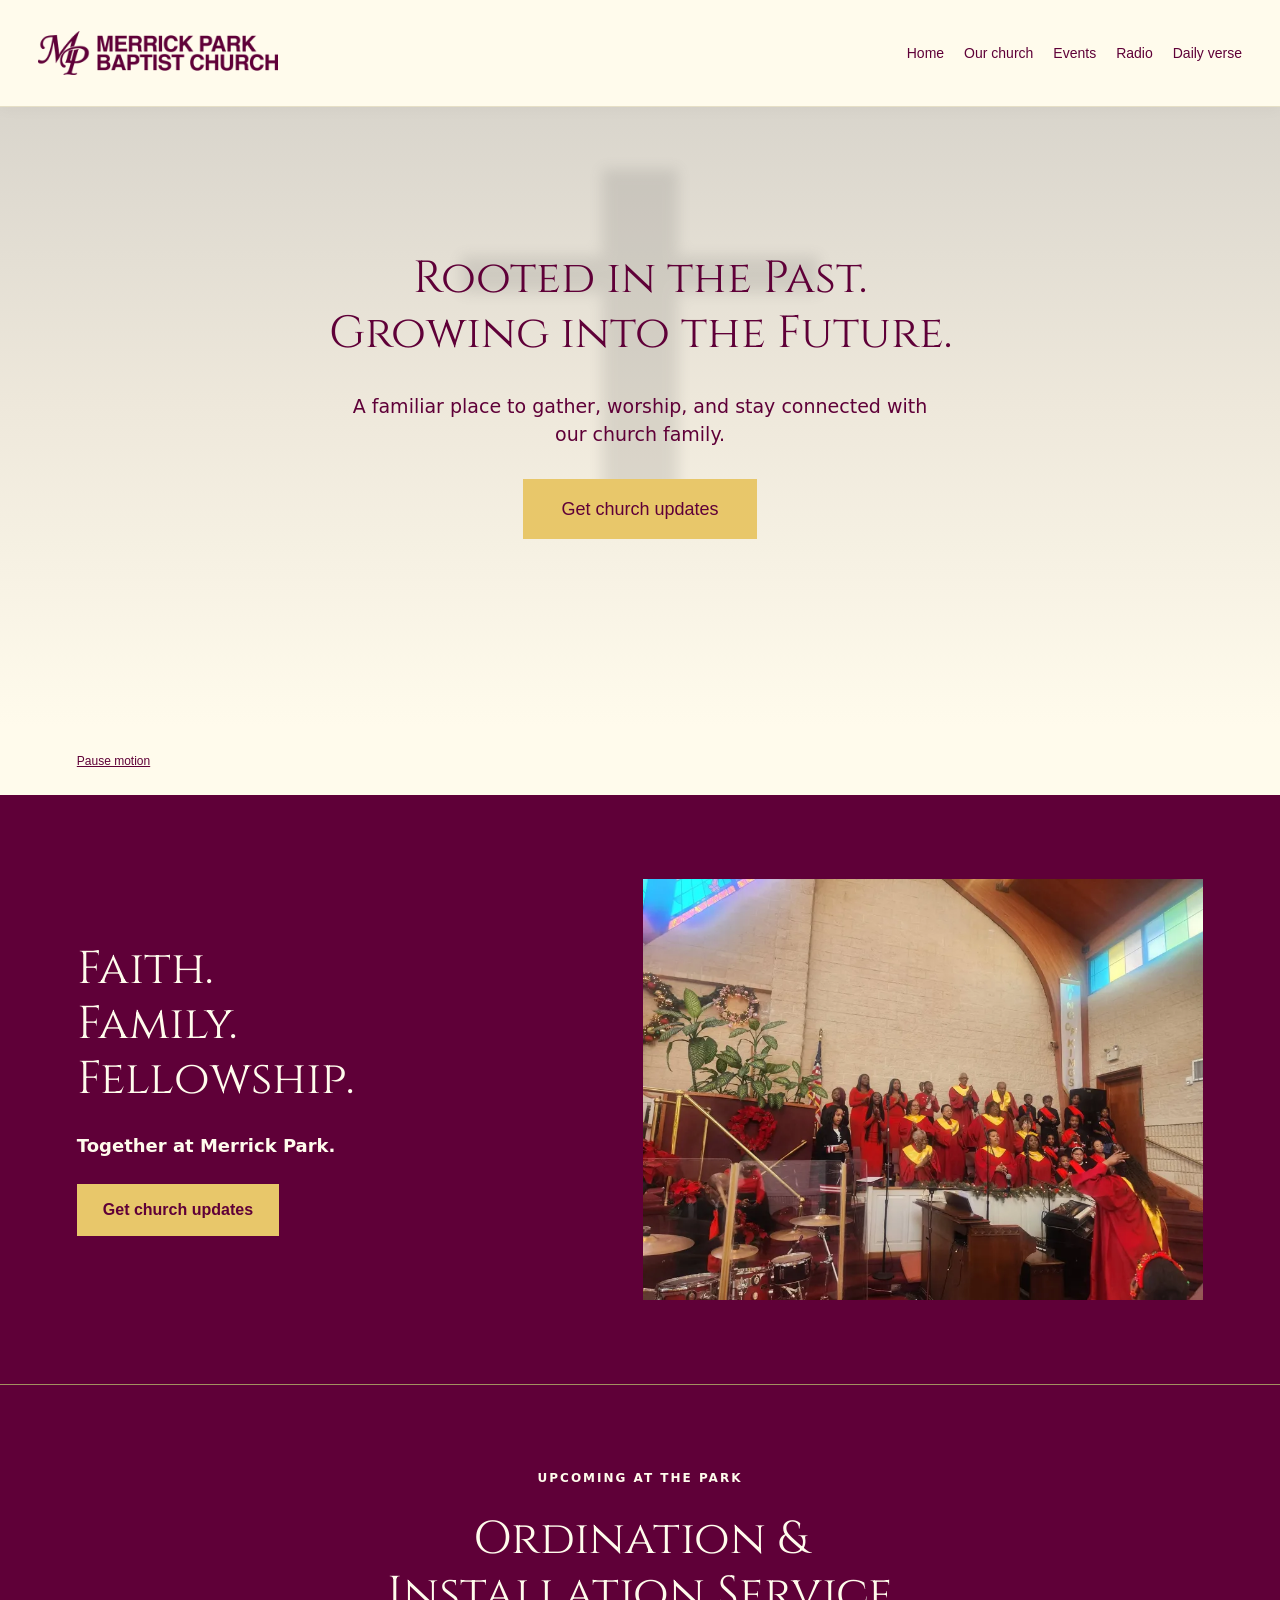
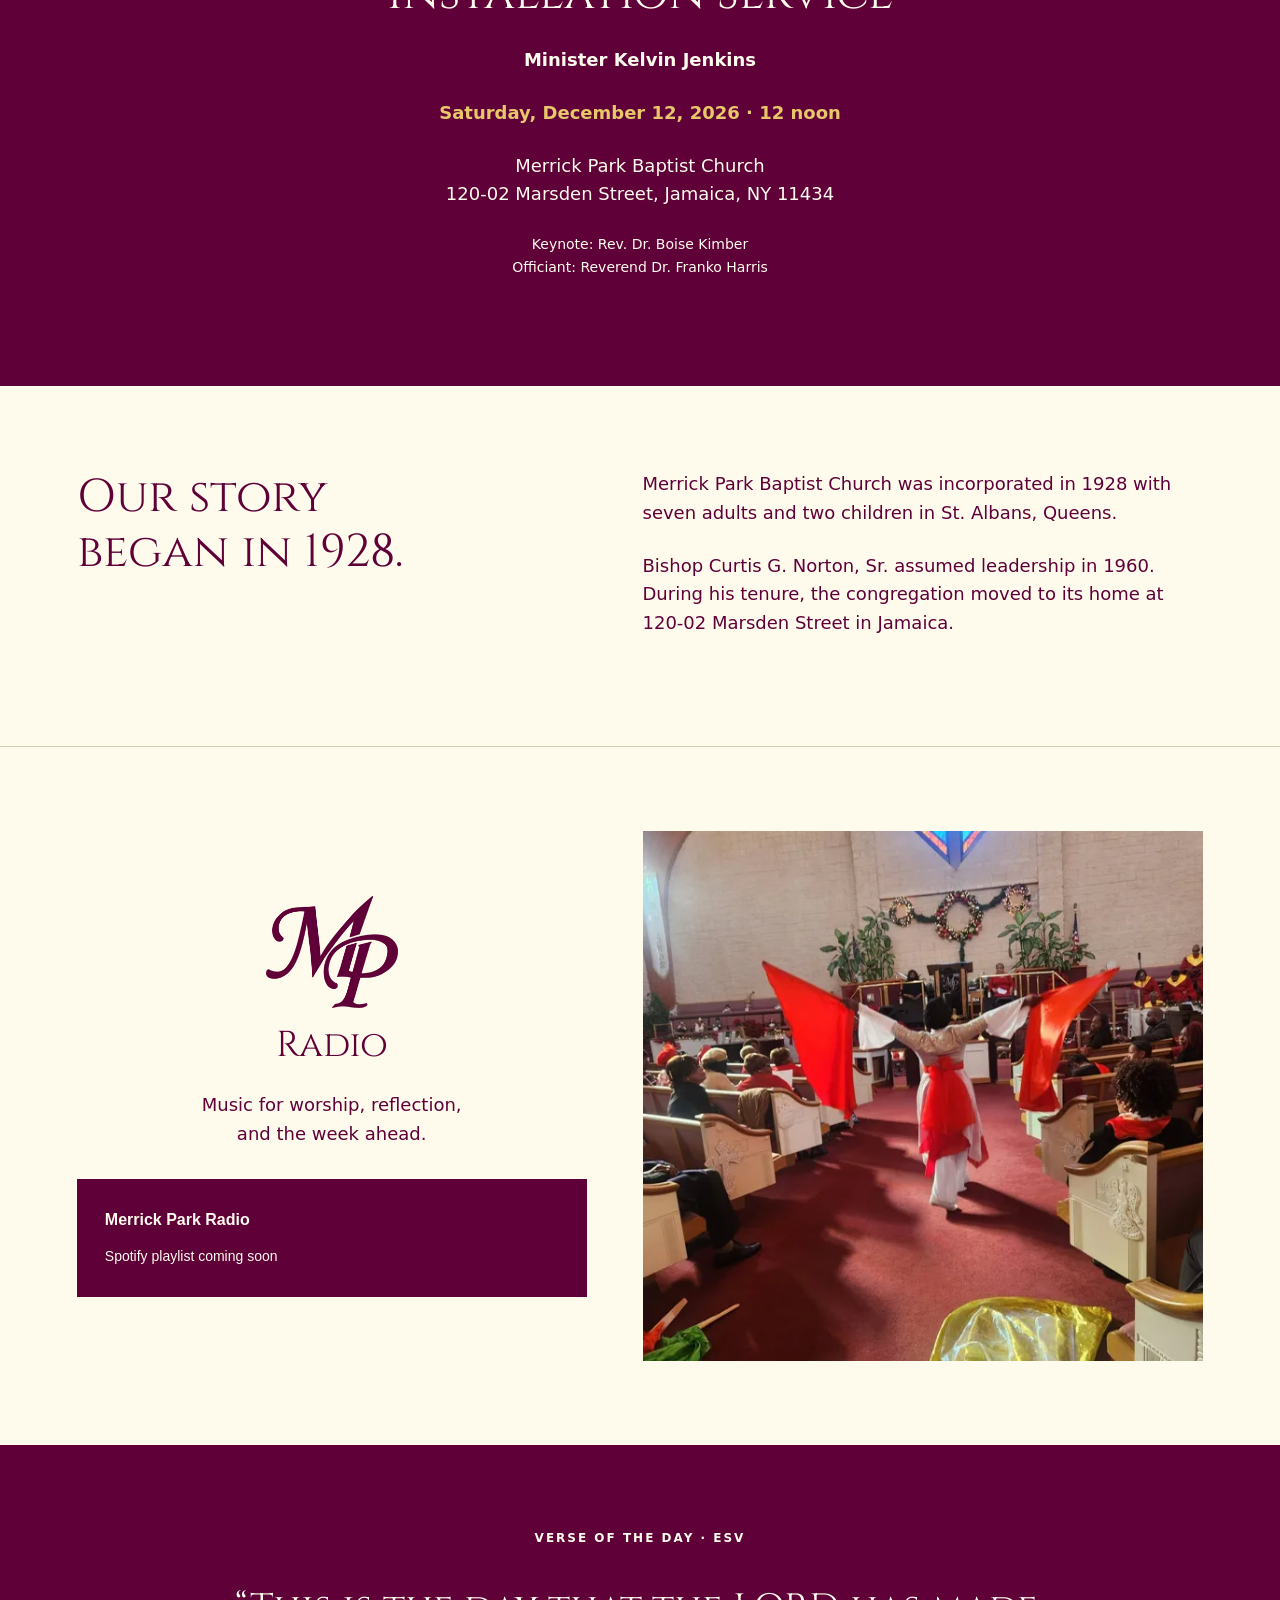
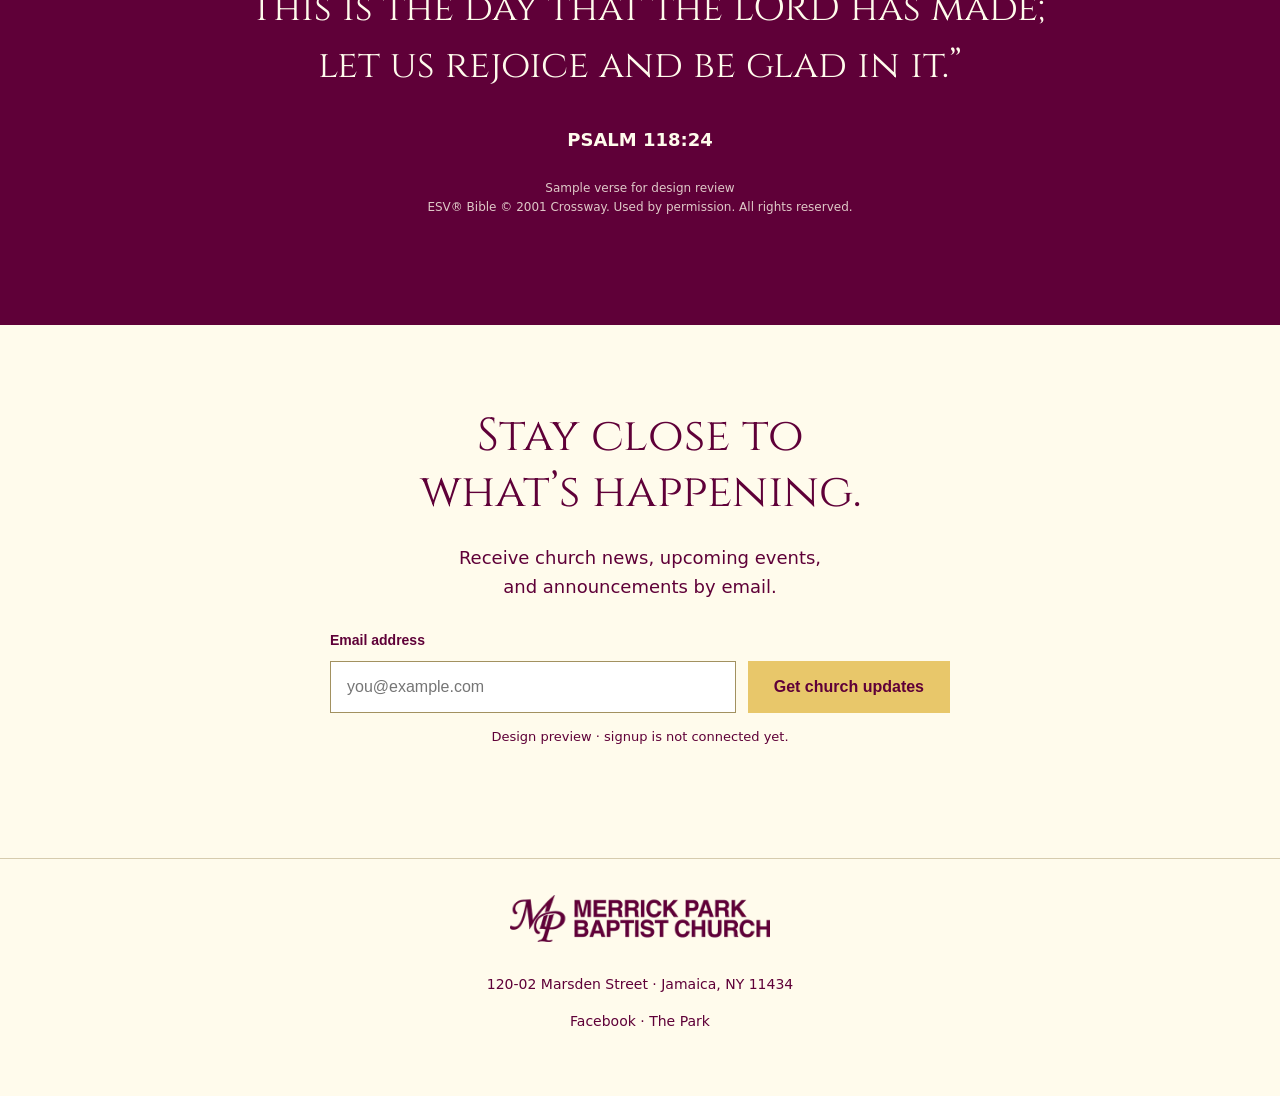
==== commit 1ac04922: "Keep navigation sticky and fix hero word spacing" ====
--- a/index.html
+++ b/index.html
@@ -1583,6 +1583,17 @@
 }
 @keyframes mp-menu-in{from{opacity:0;transform:translateY(-6px)}to{opacity:1;transform:none}}
 @media(prefers-reduced-motion:reduce){#mp-motion .menu-icon span{transition:none}#mp-motion .navlinks.open{animation:none}}
+
+/* Keep navigation available across every section. */
+#mp-motion{--nav-height:104px}
+#mp-motion>header{position:sticky;top:0;z-index:30;background:#fffbec;border-bottom:1px solid #a2916044;box-shadow:0 3px 14px #35001b08}
+#mp-motion section[id]{scroll-margin-top:calc(var(--nav-height) + 16px)}
+#mp-motion .hero{min-height:calc(620px - var(--nav-height))}
+@media(max-width:700px){
+ #mp-motion{--nav-height:88px}
+ #mp-motion .hero{min-height:0}
+ #mp-motion .navlinks.open{max-height:calc(100dvh - var(--nav-height));overflow-y:auto;overscroll-behavior:contain}
+}
 </style></head>
 <body>
 
@@ -1591,10 +1602,11 @@
 @font-face{font-family:MPCinzel;src:url('[data-uri]')}#mp-motion{color:#5f0038;font-family:Helvetica,Arial,sans-serif}#mp-motion .hero{position:relative;isolation:isolate;overflow:hidden;background:linear-gradient(180deg,#d9d5cc 0%,#eee8db 48%,#fffbec 100%);min-height:620px}#mp-motion canvas{position:absolute;inset:0;width:100%;height:100%;z-index:-1}#mp-motion header{display:flex;align-items:center;justify-content:space-between;gap:24px;padding:30px 38px}#mp-motion .brand{width:240px;max-width:42%;height:auto}#mp-motion nav{display:flex;gap:20px;font-size:14px}#mp-motion .copy{text-align:center;padding:145px 24px 65px}#mp-motion h1{font-family:MPCinzel,Georgia,serif;font-weight:400;font-size:clamp(28px,4.3vw,45px);line-height:1.22;margin:0 auto 30px;max-width:880px}#mp-motion p{font-size:19px;line-height:1.5;max-width:580px;margin:0 auto 30px}#mp-motion .signup{display:inline-block;background:#e8c76a;padding:17px 38px;font-size:18px;color:#5f0038}#mp-motion .review-controls{display:flex;align-items:center;gap:20px;flex-wrap:wrap;padding:14px 0;color:var(--foreground);font-size:14px}#mp-motion .review-controls button{font:inherit;background:var(--secondary);color:var(--secondary-foreground);border:1px solid var(--border);padding:8px 14px;border-radius:6px}#mp-motion .review-controls label{display:flex;align-items:center;gap:8px}#mp-motion .menu{display:none}#mp-motion .fallback{position:absolute;inset:0;background:transparent;z-index:-2}@media(max-width:600px){#mp-motion header{padding:24px}#mp-motion nav{display:none}#mp-motion .menu{display:block}#mp-motion .brand{max-width:65%;width:210px}#mp-motion .copy{padding:130px 22px 48px}#mp-motion .hero{min-height:600px}#mp-motion h1{font-size:30px}#mp-motion p{font-size:17px}}
 #mp-motion #mp-rays{position:absolute;inset:0;z-index:-1;mix-blend-mode:screen}#mp-motion .light-rays,#mp-motion .light-rays__canvas{width:100%;height:100%;position:absolute;inset:0}#mp-motion #mp-cross{position:absolute;inset:0;pointer-events:none;z-index:-1;filter:blur(7px);opacity:.13}#mp-motion #mp-cross i,#mp-motion #mp-cross b{position:absolute;display:block;background:#444444}#mp-motion #mp-cross i{left:47%;top:10%;width:6%;height:53%}#mp-motion #mp-cross b{left:36%;top:24%;width:28%;height:6%}</style>
 <div id="mp-motion">
+<header><img class="brand" src="[data-uri]" alt="Merrick Park Baptist Church"><img class="mobile-brand" src="[data-uri]" alt="Merrick Park"><button class="menu" id="mp-menu" aria-label="Open navigation" aria-expanded="false" aria-controls="mp-nav" type="button"><span class="menu-icon" aria-hidden="true"><span></span><span></span><span></span></span></button><nav class="navlinks" id="mp-nav" aria-label="Main navigation"><a href="#mp-home">Home</a><a href="#mp-community">Our church</a><a href="#mp-events">Events</a><a href="#mp-radio">Radio</a><a href="#mp-verse">Daily verse</a></nav></header>
 <section id="mp-home" class="hero" aria-label="Merrick Park hero with animated overhead light rays and a cross shadow">
 <div class="fallback"></div><div id="mp-rays"></div><div id="mp-cross" aria-hidden="true"><i></i><b></b></div>
-<header><img class="brand" src="[data-uri]" alt="Merrick Park Baptist Church"><img class="mobile-brand" src="[data-uri]" alt="Merrick Park"><button class="menu" id="mp-menu" aria-label="Open navigation" aria-expanded="false" aria-controls="mp-nav" type="button"><span class="menu-icon" aria-hidden="true"><span></span><span></span><span></span></span></button><nav class="navlinks" id="mp-nav" aria-label="Main navigation"><a href="#mp-home">Home</a><a href="#mp-community">Our church</a><a href="#mp-events">Events</a><a href="#mp-radio">Radio</a><a href="#mp-verse">Daily verse</a></nav></header>
-<div class="copy"><h1 aria-label="Rooted in the Past. Growing into the Future."><span class="hero-phrase"><span class="hero-line">Rooted in </span><span class="hero-line">the Past.</span></span><span class="hero-phrase"><span class="hero-line">Growing into </span><span class="hero-line">the Future.</span></span></h1><p>A familiar place to gather, worship, and stay connected with our church family.</p><a class="signup" href="#mp-updates">Get church updates</a></div>
+
+<div class="copy"><h1 aria-label="Rooted in the Past. Growing into the Future."><span class="hero-phrase"><span class="hero-line">Rooted in</span> <span class="hero-line">the Past.</span></span><span class="hero-phrase"><span class="hero-line">Growing into</span> <span class="hero-line">the Future.</span></span></h1><p>A familiar place to gather, worship, and stay connected with our church family.</p><a class="signup" href="#mp-updates">Get church updates</a></div>
 </section>
 <div class="review-controls"><button class="cursor-interaction" type="button" id="mp-pause">Pause motion</button><label><input type="checkbox" id="mp-shadow" checked> Cross shadow</label><span id="mp-status" role="status"></span></div>
 <style>
@@ -2199,6 +2211,9 @@
 <script>(()=>{
 const root=document.getElementById('mp-motion');
 const menu=root.querySelector('#mp-menu'),nav=root.querySelector('#mp-nav');
+const header=root.querySelector('header');
+const syncHeaderHeight=()=>root.style.setProperty('--nav-height',header.getBoundingClientRect().height+'px');
+new ResizeObserver(syncHeaderHeight).observe(header);syncHeaderHeight();
 const reduced=matchMedia('(prefers-reduced-motion: reduce)');
 function closeMenu(){nav.classList.remove('open');menu.setAttribute('aria-expanded','false');menu.setAttribute('aria-label','Open navigation');}
 menu.onclick=()=>{const open=nav.classList.toggle('open');menu.setAttribute('aria-expanded',String(open));menu.setAttribute('aria-label',open?'Close navigation':'Open navigation');};
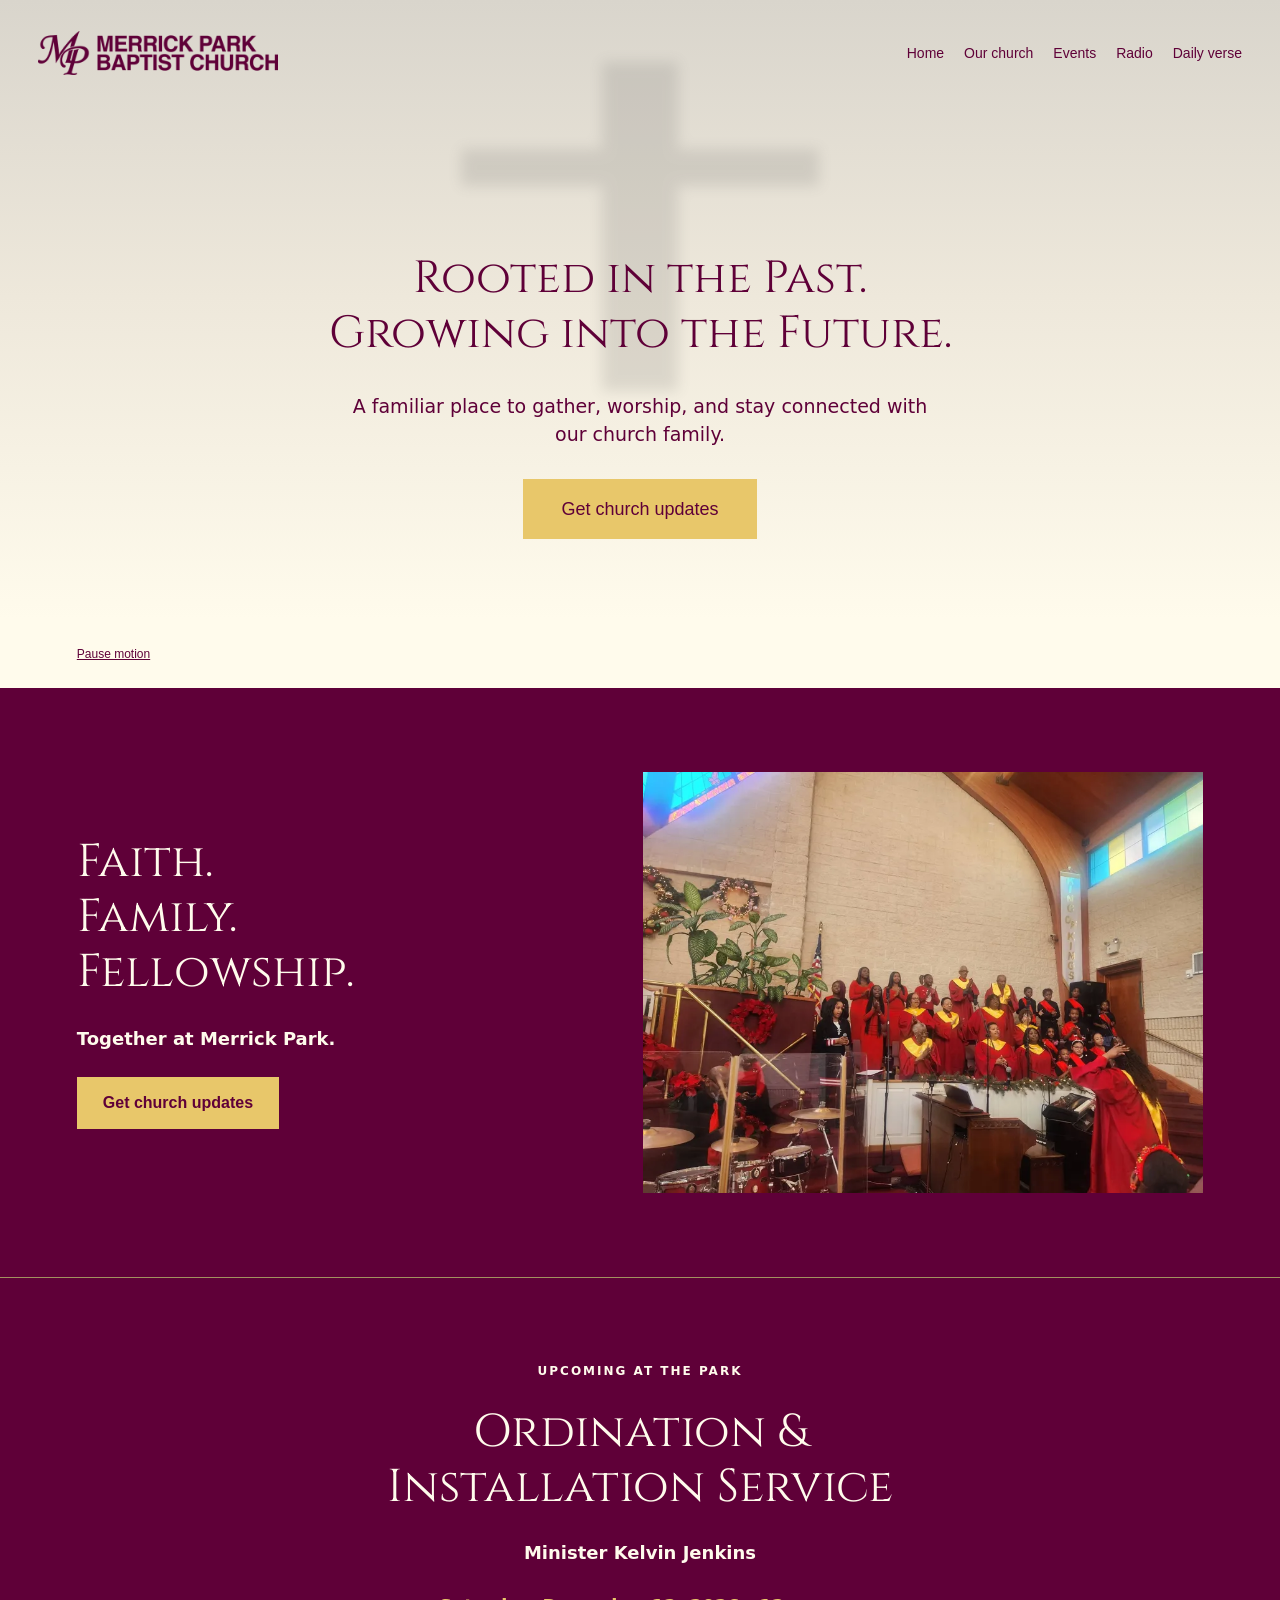
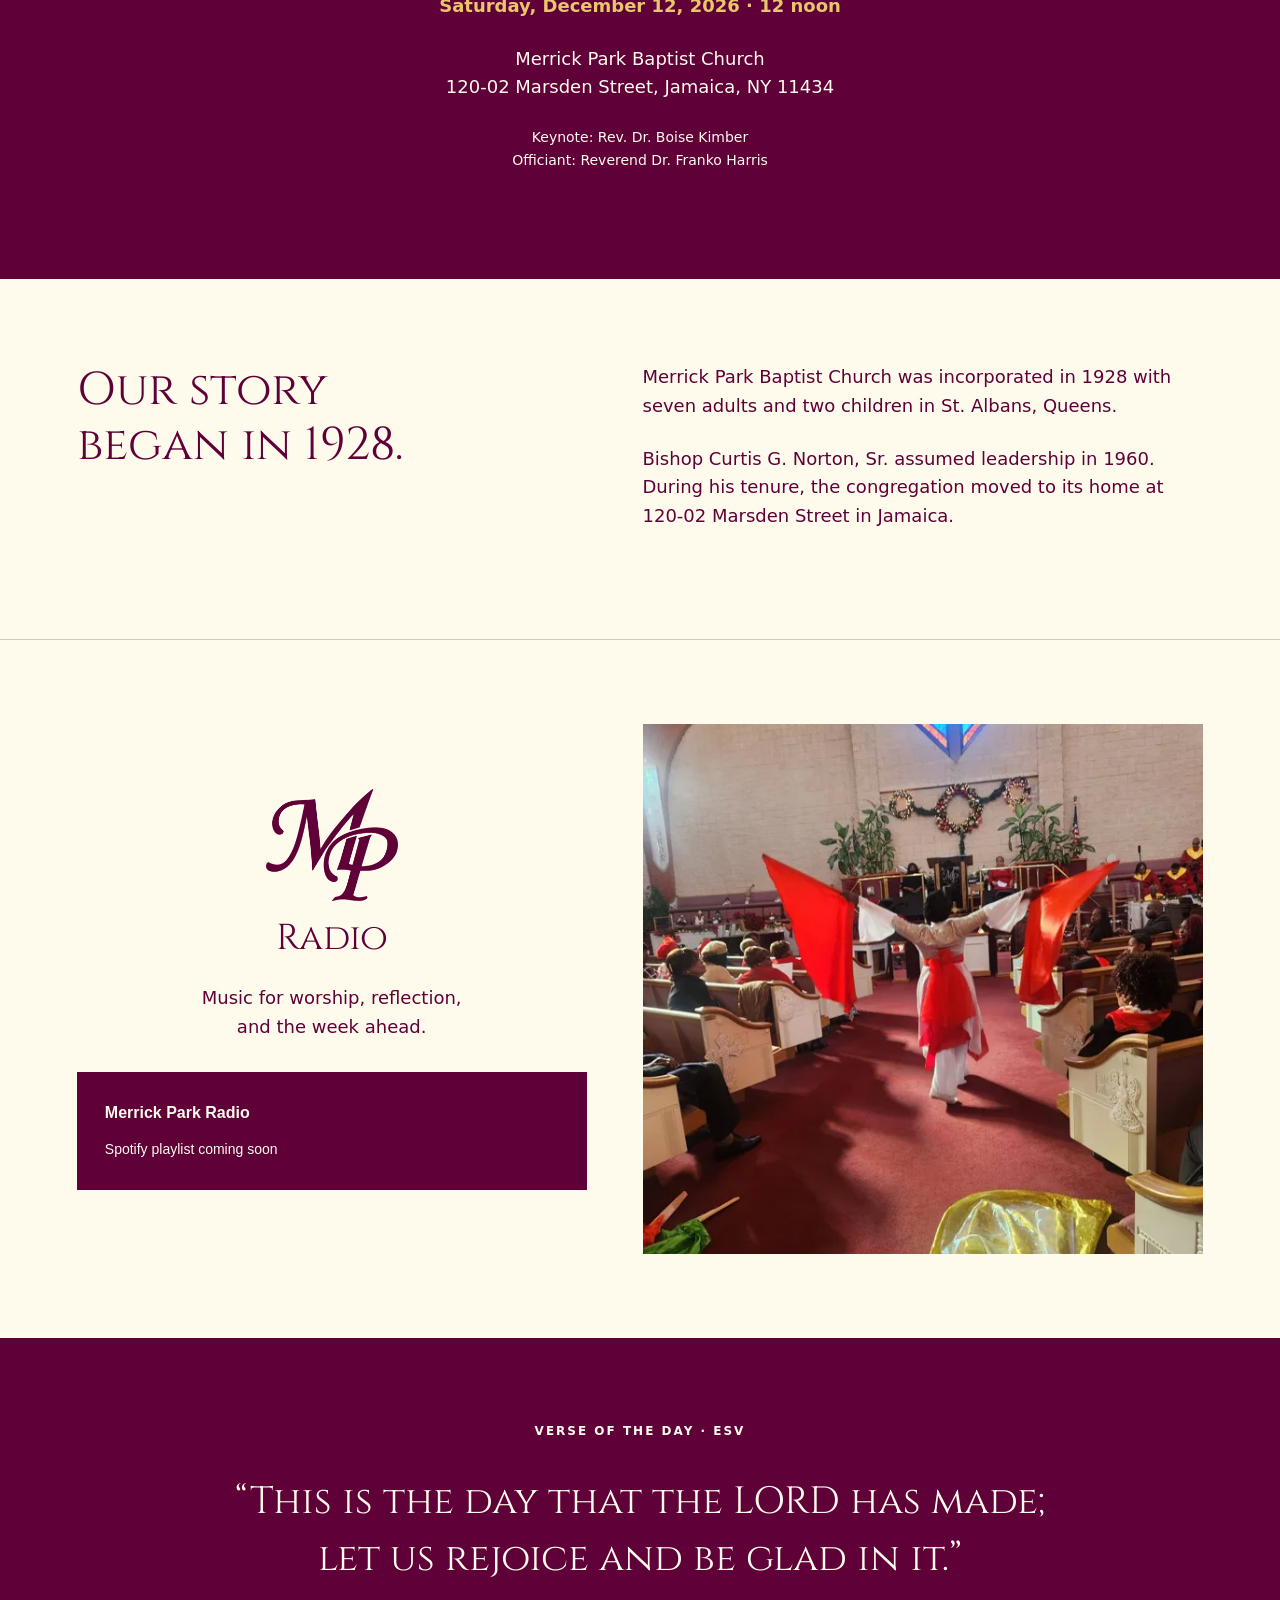
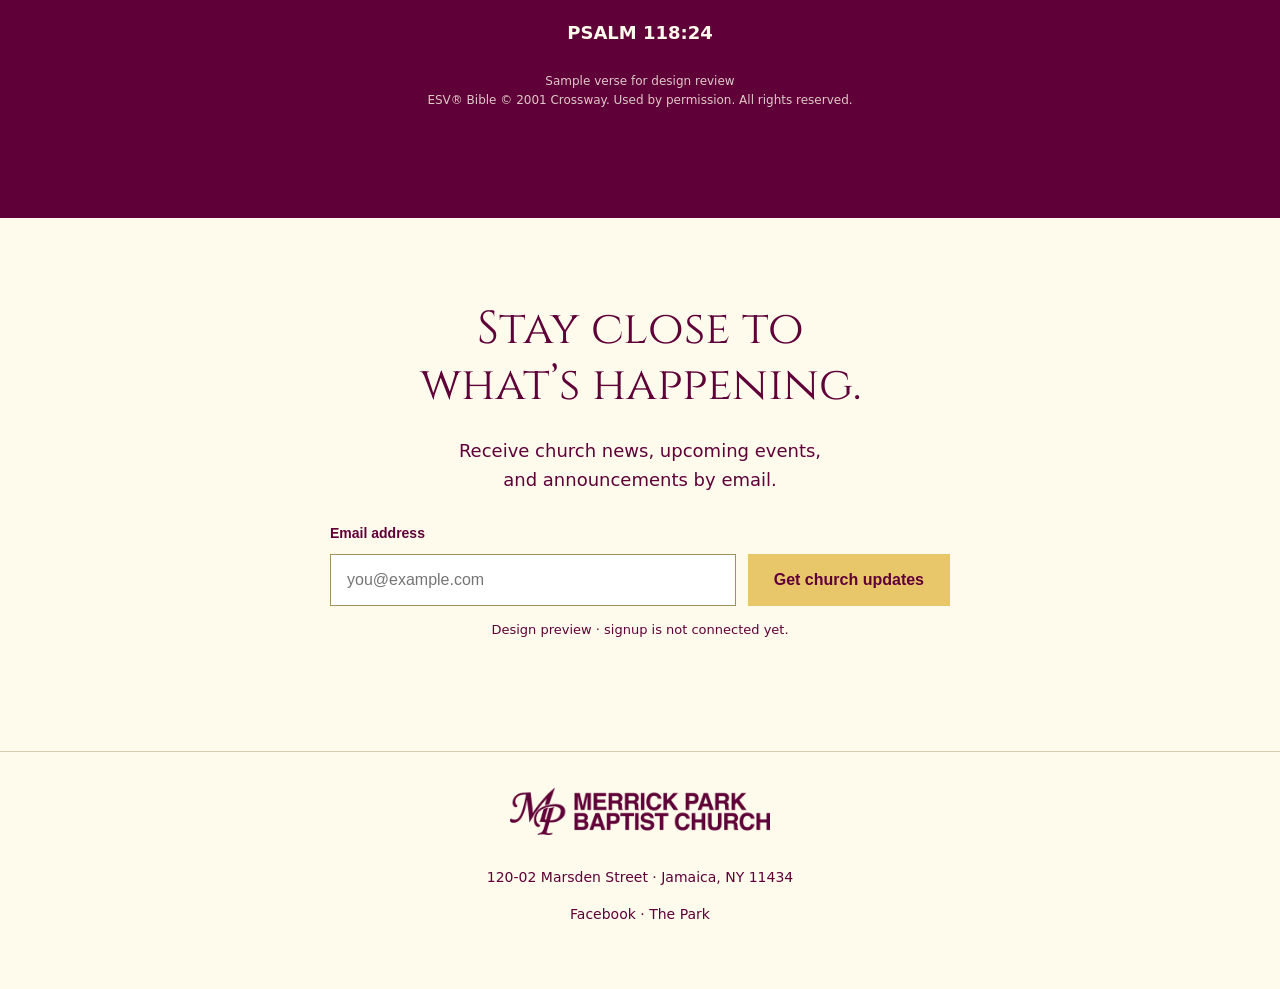
==== commit e804a0ef: "Blend navbar into hero until page scrolls" ====
--- a/index.html
+++ b/index.html
@@ -1594,6 +1594,13 @@
  #mp-motion .hero{min-height:0}
  #mp-motion .navlinks.open{max-height:calc(100dvh - var(--nav-height));overflow-y:auto;overscroll-behavior:contain}
 }
+
+/* Blend into the hero until scrolling begins. */
+#mp-motion>header{background:transparent;border-bottom-color:transparent;box-shadow:none;transition:background-color .22s ease,box-shadow .22s ease,border-color .22s ease}
+#mp-motion>header.is-scrolled{background:#fffbec;border-bottom-color:#a2916044;box-shadow:0 3px 14px #35001b12}
+#mp-motion .hero{margin-top:calc(-1 * var(--nav-height));padding-top:var(--nav-height);min-height:620px}
+@media(max-width:700px){#mp-motion .hero{min-height:0}}
+@media(prefers-reduced-motion:reduce){#mp-motion>header{transition:none}}
 </style></head>
 <body>
 
@@ -2212,6 +2219,8 @@
 const root=document.getElementById('mp-motion');
 const menu=root.querySelector('#mp-menu'),nav=root.querySelector('#mp-nav');
 const header=root.querySelector('header');
+const syncScrolled=()=>header.classList.toggle('is-scrolled',window.scrollY>24);
+window.addEventListener('scroll',syncScrolled,{passive:true});syncScrolled();
 const syncHeaderHeight=()=>root.style.setProperty('--nav-height',header.getBoundingClientRect().height+'px');
 new ResizeObserver(syncHeaderHeight).observe(header);syncHeaderHeight();
 const reduced=matchMedia('(prefers-reduced-motion: reduce)');
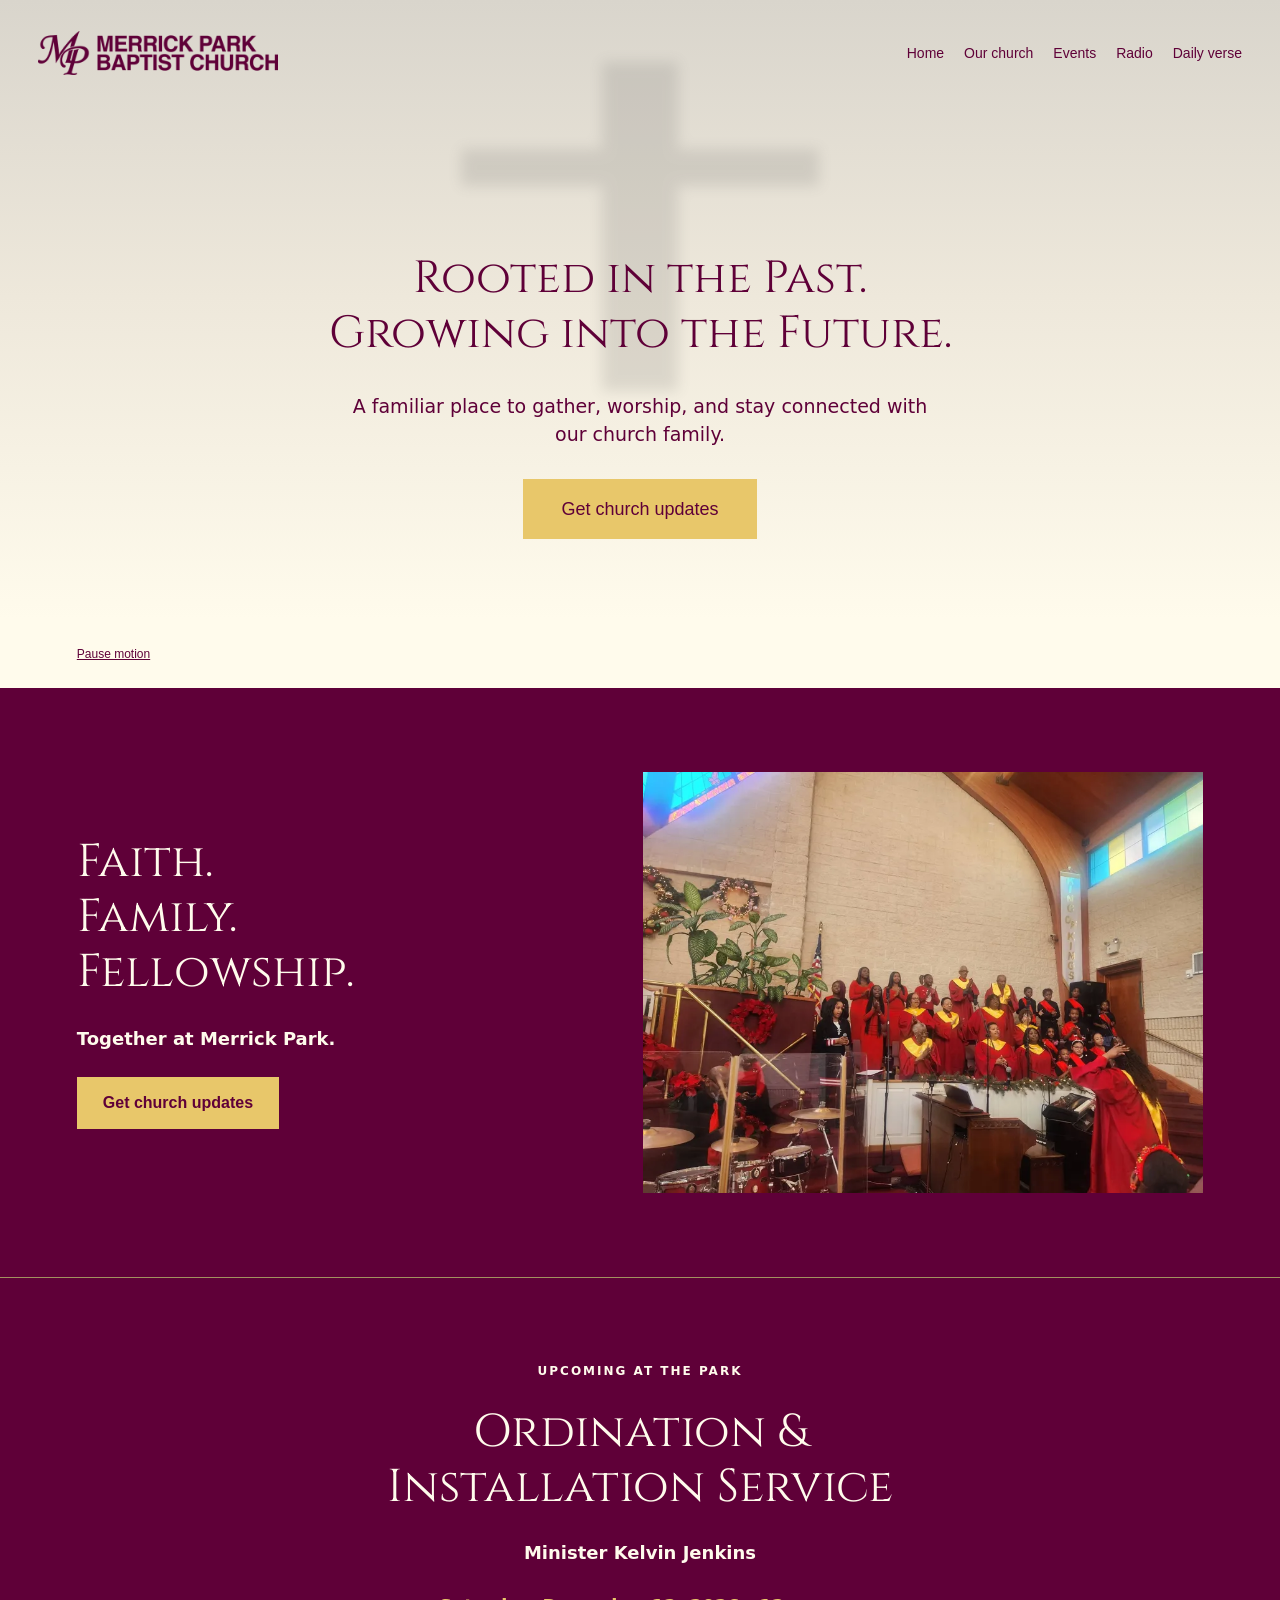
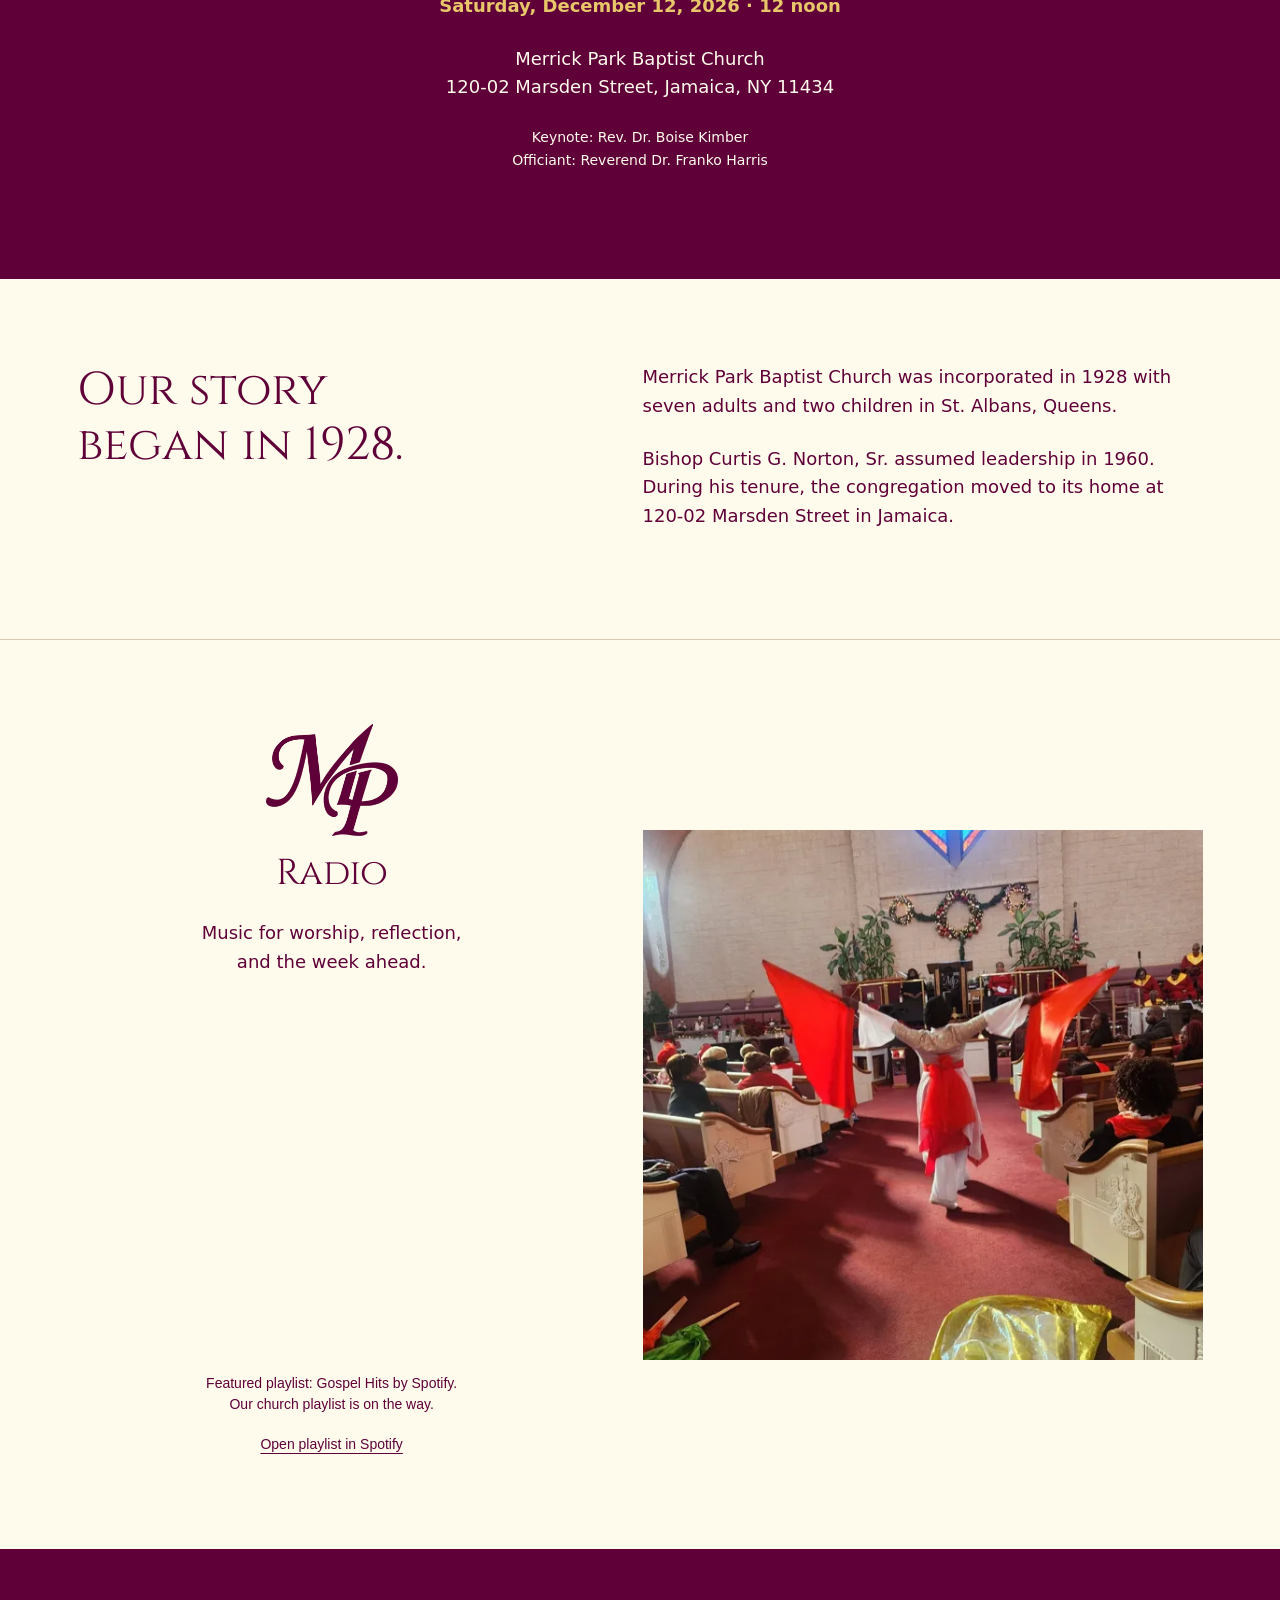
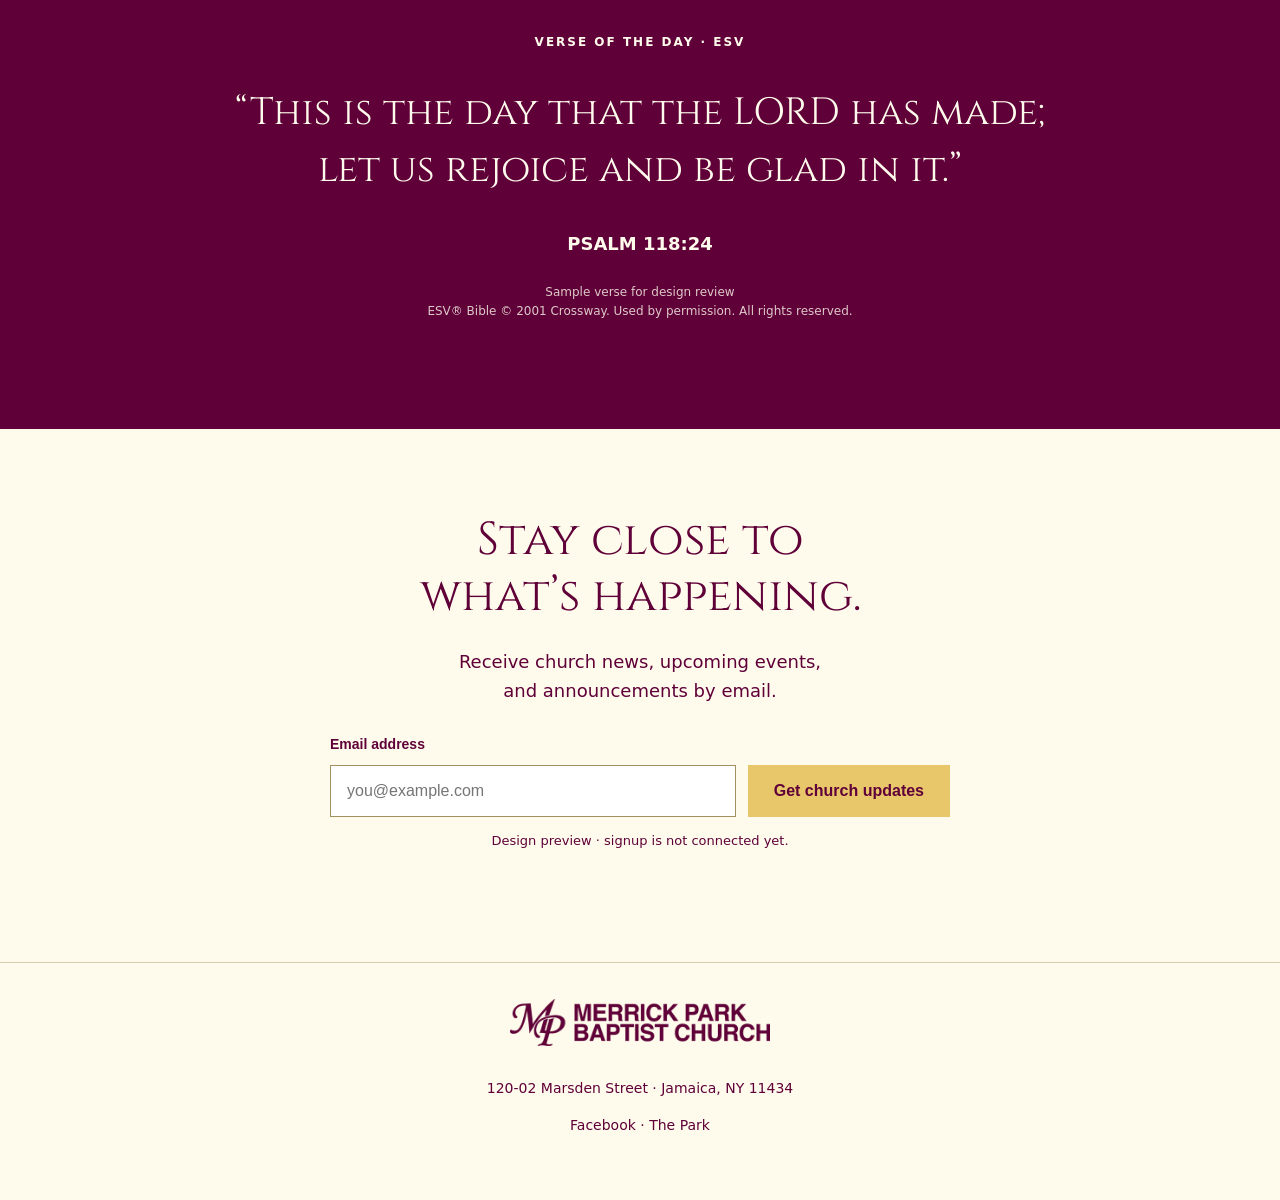
==== commit 1b6609c6: "Embed temporary Black gospel playlist in MP Radio" ====
--- a/index.html
+++ b/index.html
@@ -4,7 +4,7 @@
 <meta charset="utf-8">
 <meta name="viewport" content="width=device-width, initial-scale=1">
 <meta name="referrer" content="no-referrer">
-<meta http-equiv="Content-Security-Policy" content="default-src 'none'; script-src 'unsafe-inline' 'unsafe-eval' 'wasm-unsafe-eval' blob: data: https://cdnjs.cloudflare.com https://cdn.jsdelivr.net https://esm.sh https://fonts.bunny.net https://fonts.googleapis.com https://fonts.gstatic.com https://unpkg.com https://persistent.oaistatic.com/plugins/visualize/; style-src 'unsafe-inline' blob: data: https://cdnjs.cloudflare.com https://cdn.jsdelivr.net https://esm.sh https://fonts.bunny.net https://fonts.googleapis.com https://fonts.gstatic.com https://unpkg.com https://persistent.oaistatic.com/plugins/visualize/charts/; img-src blob: data: https://cdnjs.cloudflare.com https://cdn.jsdelivr.net https://esm.sh https://fonts.bunny.net https://fonts.googleapis.com https://fonts.gstatic.com https://unpkg.com; font-src blob: data: https://cdnjs.cloudflare.com https://cdn.jsdelivr.net https://esm.sh https://fonts.bunny.net https://fonts.googleapis.com https://fonts.gstatic.com https://unpkg.com; media-src blob: data: https://cdnjs.cloudflare.com https://cdn.jsdelivr.net https://esm.sh https://fonts.bunny.net https://fonts.googleapis.com https://fonts.gstatic.com https://unpkg.com; worker-src blob:; connect-src blob: data:; frame-src 'none'; object-src 'none'; base-uri 'none'; form-action 'none'">
+<meta http-equiv="Content-Security-Policy" content="default-src 'none'; script-src 'unsafe-inline' 'unsafe-eval' 'wasm-unsafe-eval' blob: data: https://cdnjs.cloudflare.com https://cdn.jsdelivr.net https://esm.sh https://fonts.bunny.net https://fonts.googleapis.com https://fonts.gstatic.com https://unpkg.com https://persistent.oaistatic.com/plugins/visualize/; style-src 'unsafe-inline' blob: data: https://cdnjs.cloudflare.com https://cdn.jsdelivr.net https://esm.sh https://fonts.bunny.net https://fonts.googleapis.com https://fonts.gstatic.com https://unpkg.com https://persistent.oaistatic.com/plugins/visualize/charts/; img-src blob: data: https://cdnjs.cloudflare.com https://cdn.jsdelivr.net https://esm.sh https://fonts.bunny.net https://fonts.googleapis.com https://fonts.gstatic.com https://unpkg.com; font-src blob: data: https://cdnjs.cloudflare.com https://cdn.jsdelivr.net https://esm.sh https://fonts.bunny.net https://fonts.googleapis.com https://fonts.gstatic.com https://unpkg.com; media-src blob: data: https://cdnjs.cloudflare.com https://cdn.jsdelivr.net https://esm.sh https://fonts.bunny.net https://fonts.googleapis.com https://fonts.gstatic.com https://unpkg.com; worker-src blob:; connect-src blob: data:; frame-src https://open.spotify.com; object-src 'none'; base-uri 'none'; form-action 'none'">
 <title>Merrick Park Baptist Church — Prototype V1</title><meta name="description" content="A new chapter at Merrick Park Baptist Church. Explore our first website design prototype."><meta name="robots" content="noindex, nofollow">
 <style>:root {
   color-scheme: light dark;
@@ -1626,8 +1626,8 @@
 </section>
 <section class="section plum events" id="mp-events"><p class="eyebrow">UPCOMING AT THE PARK</p><h2>Ordination &amp;<br>Installation Service</h2><p><strong>Minister Kelvin Jenkins</strong></p><p class="date">Saturday, December 12, 2026 · 12 noon</p><p>Merrick Park Baptist Church<br>120-02 Marsden Street, Jamaica, NY 11434</p><p class="fine">Keynote: Rev. Dr. Boise Kimber<br>Officiant: Reverend Dr. Franko Harris</p></section>
 <section class="section history" id="mp-history"><h2>Our story<br>began in 1928.</h2><div><p>Merrick Park Baptist Church was incorporated in 1928 with seven adults and two children in St. Albans, Queens.</p><p>Bishop Curtis G. Norton, Sr. assumed leadership in 1960. During his tenure, the congregation moved to its home at 120-02 Marsden Street in Jamaica.</p></div></section>
-<section class="section split radio" id="mp-radio"><div class="radio-copy"><img class="radio-mark" src="[data-uri]" alt="MP"><h2>Radio</h2><p>Music for worship, reflection,<br>and the week ahead.</p><div class="player"><strong>Merrick Park Radio</strong><span>Spotify playlist coming soon</span></div></div><img class="photo dance" src="[data-uri]" alt="Praise dancer with red and white flags in Merrick Park’s sanctuary"></section>
-<section class="section plum verse" id="mp-verse"><p class="eyebrow">VERSE OF THE DAY · ESV</p><blockquote>“This is the day that the LORD has made;<br>let us rejoice and be glad in it.”</blockquote><p><strong>PSALM 118:24</strong></p><p class="fine">Sample verse for design review<br>ESV® Bible © 2001 Crossway. Used by permission. All rights reserved.</p></section>
+<section class="section split radio" id="mp-radio"><div class="radio-copy"><img class="radio-mark" src="[data-uri]" alt="MP"><h2>Radio</h2><p>Music for worship, reflection,<br>and the week ahead.</p><div class="spotify-player"><!-- Temporary playlist: replace the Spotify playlist ID in the iframe and link when MP Radio is ready. --><iframe title="Gospel Hits by Spotify — temporary MP Radio playlist" src="https://open.spotify.com/embed/playlist/37i9dQZF1DX7OIddoQVdRt?theme=0" width="100%" height="352" style="border:0;border-radius:12px" allow="autoplay; clipboard-write; encrypted-media; fullscreen; picture-in-picture" loading="lazy" allowfullscreen></iframe><p class="playlist-note">Featured playlist: Gospel Hits by Spotify.<br>Our church playlist is on the way.</p><a class="spotify-link" href="https://open.spotify.com/playlist/37i9dQZF1DX7OIddoQVdRt" target="_blank" rel="noopener">Open playlist in Spotify</a></div></div><img class="photo dance" src="[data-uri]" alt="Praise dancer with red and white flags in Merrick Park’s sanctuary"></section>
+<section class="section plum verse" id="mp-verse"><p class="eyebrow">VERSE OF THE DAY · ESV</p><blockquote>“This is the day that the LORD has made; <br>let us rejoice and be glad in it.”</blockquote><p><strong>PSALM 118:24</strong></p><p class="fine">Sample verse for design review<br>ESV® Bible © 2001 Crossway. Used by permission. All rights reserved.</p></section>
 <section class="section subscribe" id="mp-updates"><h2>Stay close to<br>what’s happening.</h2><p>Receive church news, upcoming events,<br>and announcements by email.</p><form id="mp-form"><label>Email address<input type="email" required placeholder="you@example.com" autocomplete="email"></label><button class="action" type="submit">Get church updates</button></form><p class="form-note" id="mp-form-status" role="status">Design preview · signup is not connected yet.</p></section>
 <footer><img src="[data-uri]" alt="Merrick Park Baptist Church"><p>120-02 Marsden Street · Jamaica, NY 11434</p><p><a href="https://www.facebook.com/ThePark120" target="_blank" rel="noopener">Facebook · The Park</a></p></footer>
 </div>
@@ -2242,5 +2242,5 @@
  root.querySelectorAll('.section h2,.section .photo,.section blockquote').forEach(el=>{el.classList.add('reveal-ready');observer.observe(el);});
 }
 })();
-</script></body>
+</script><style>#mp-motion .spotify-player{margin-top:28px;min-width:0}#mp-motion .spotify-player iframe{display:block;width:100%;height:352px;max-width:100%;margin:0}#mp-motion .section .playlist-note{font:14px/1.5 Helvetica,Arial,sans-serif;margin:16px 0 8px}#mp-motion .spotify-link{font-size:14px;text-decoration:underline;text-underline-offset:4px;display:inline-block;padding:8px 0}@media(max-width:360px){#mp-motion .radio{padding-left:20px;padding-right:20px}}</style></body>
 </html>
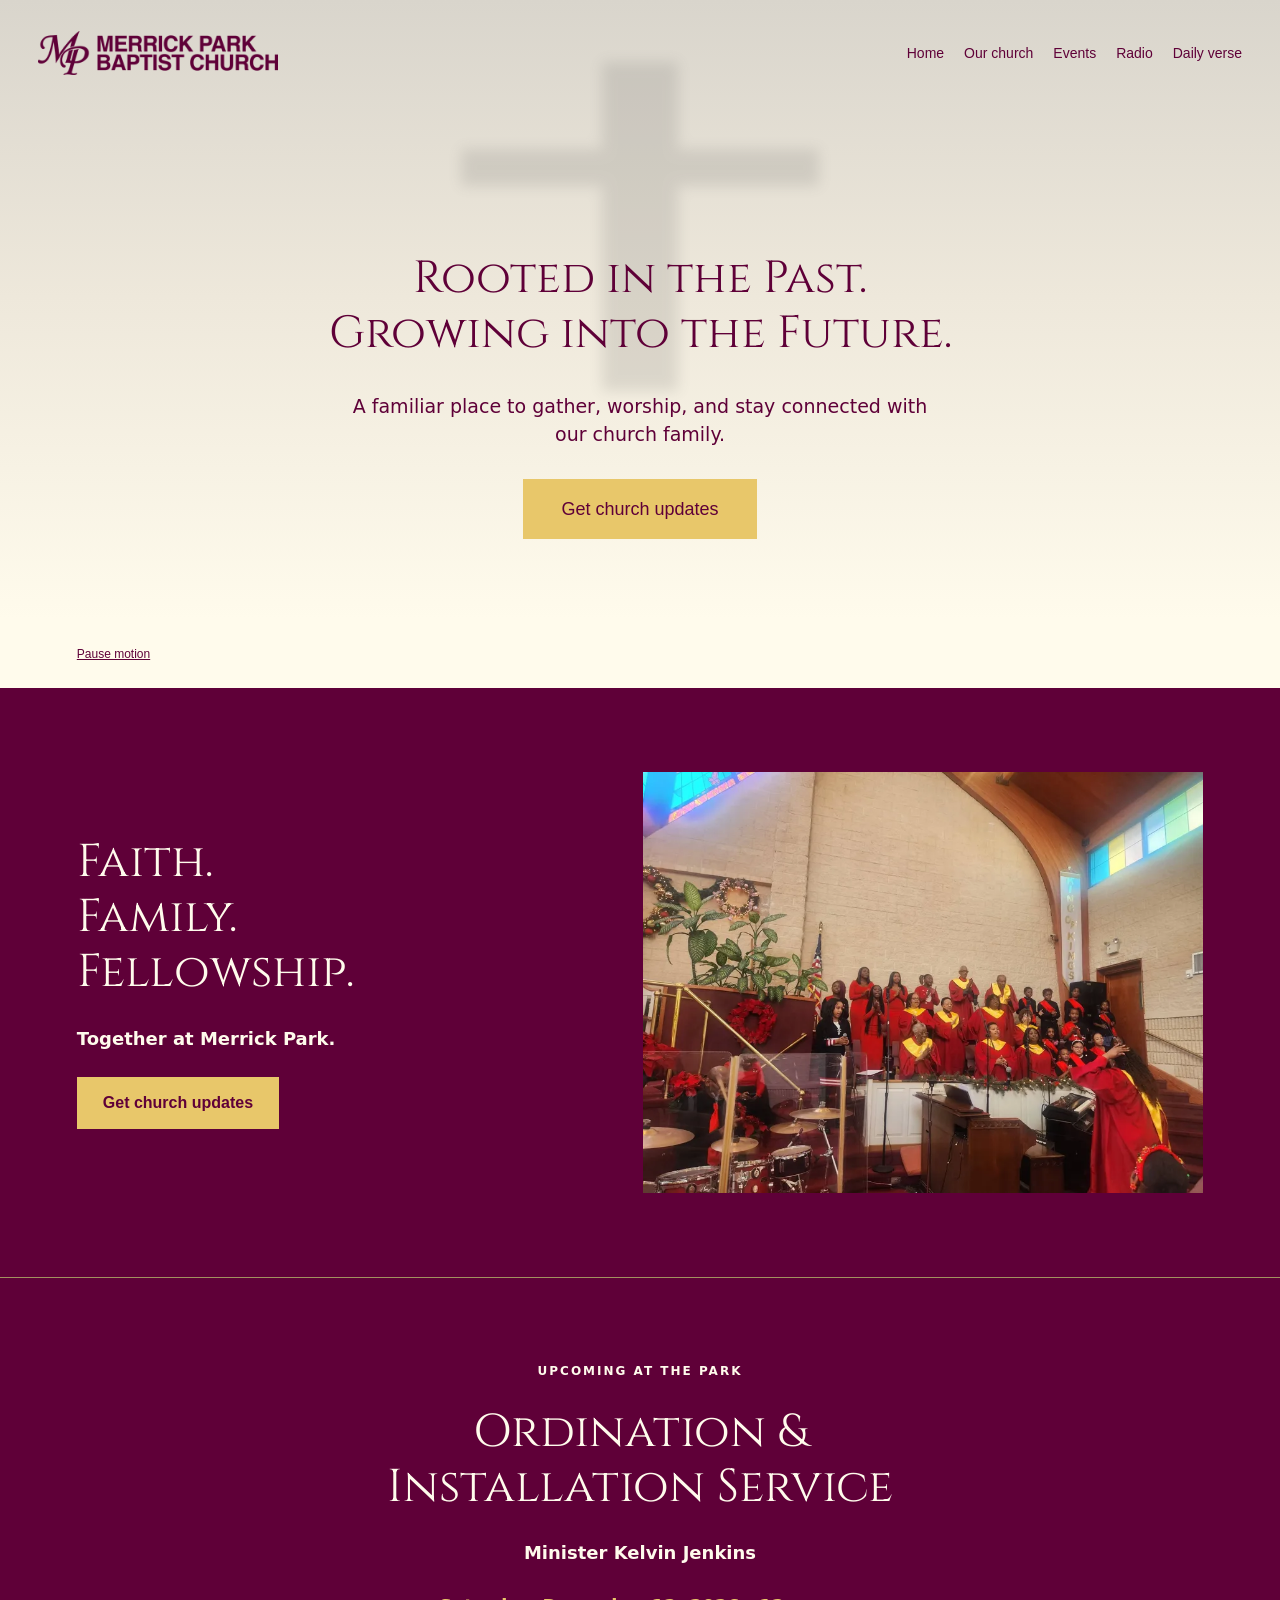
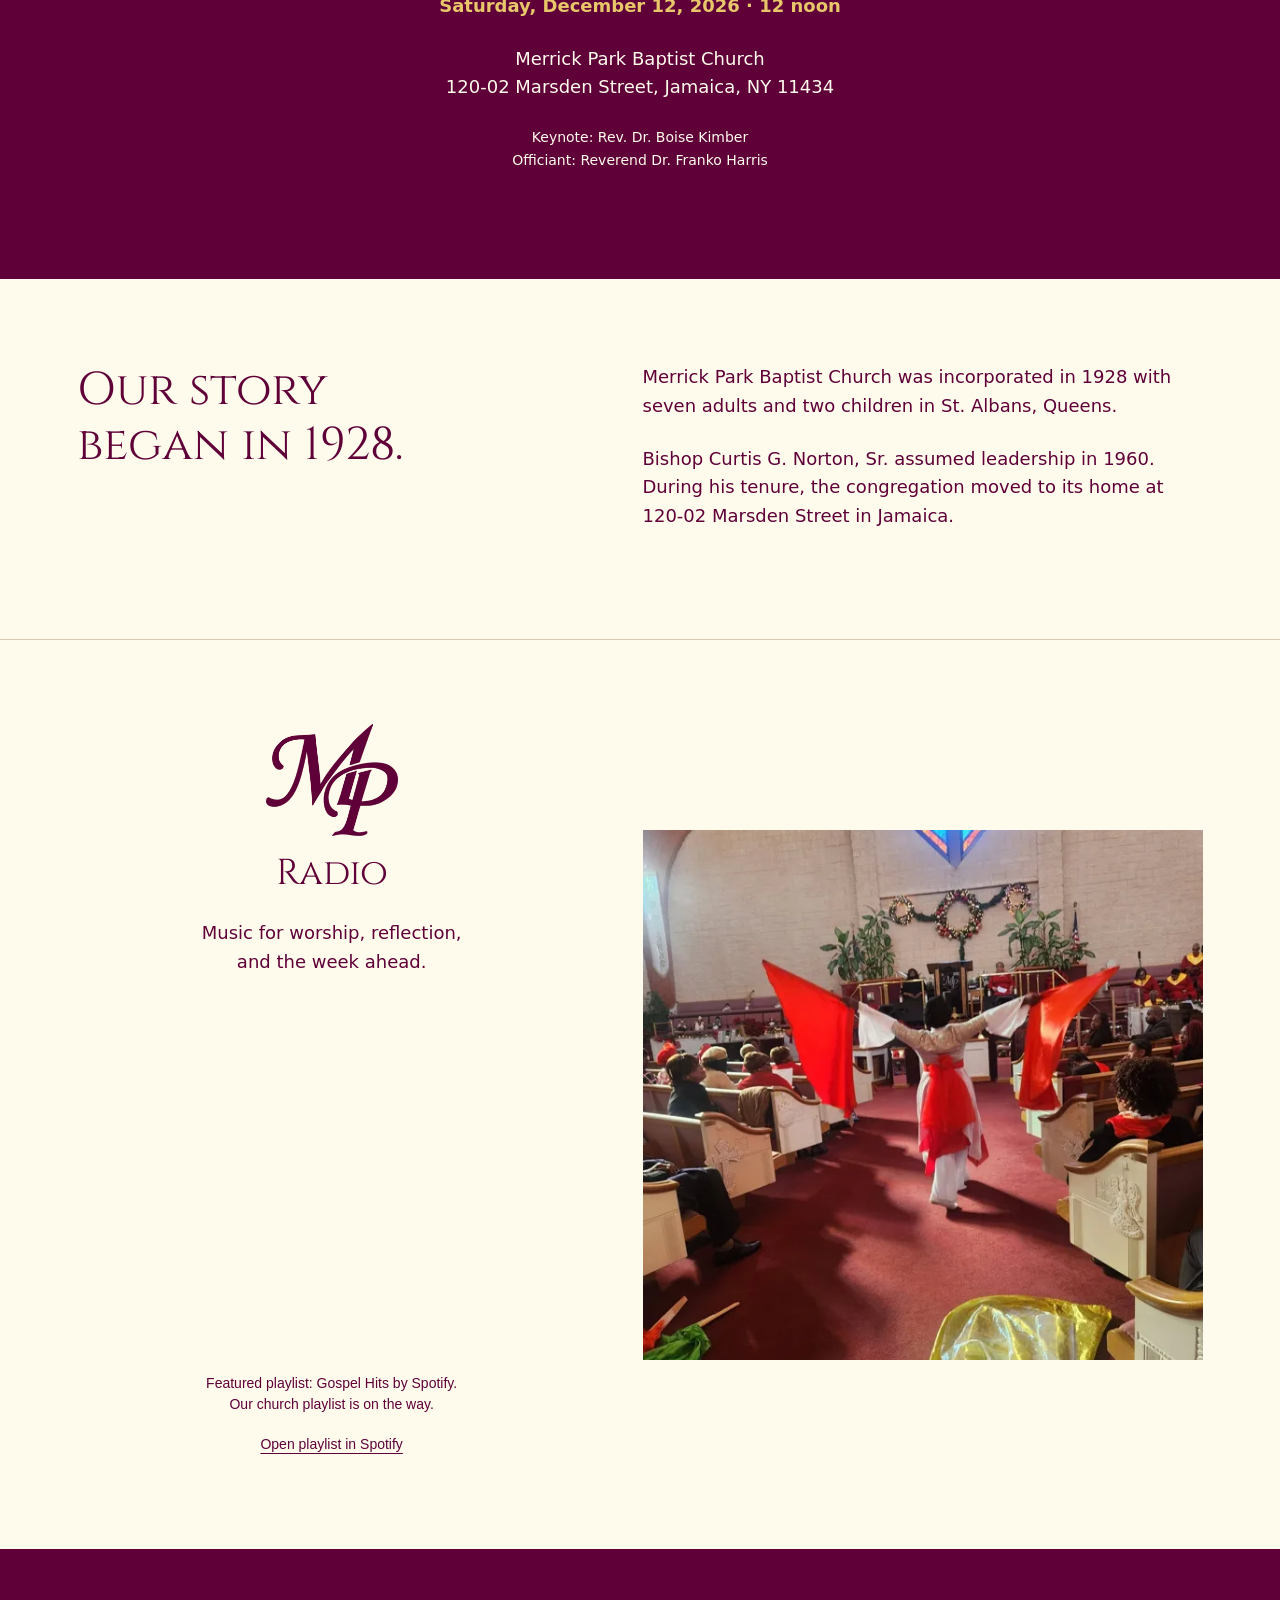
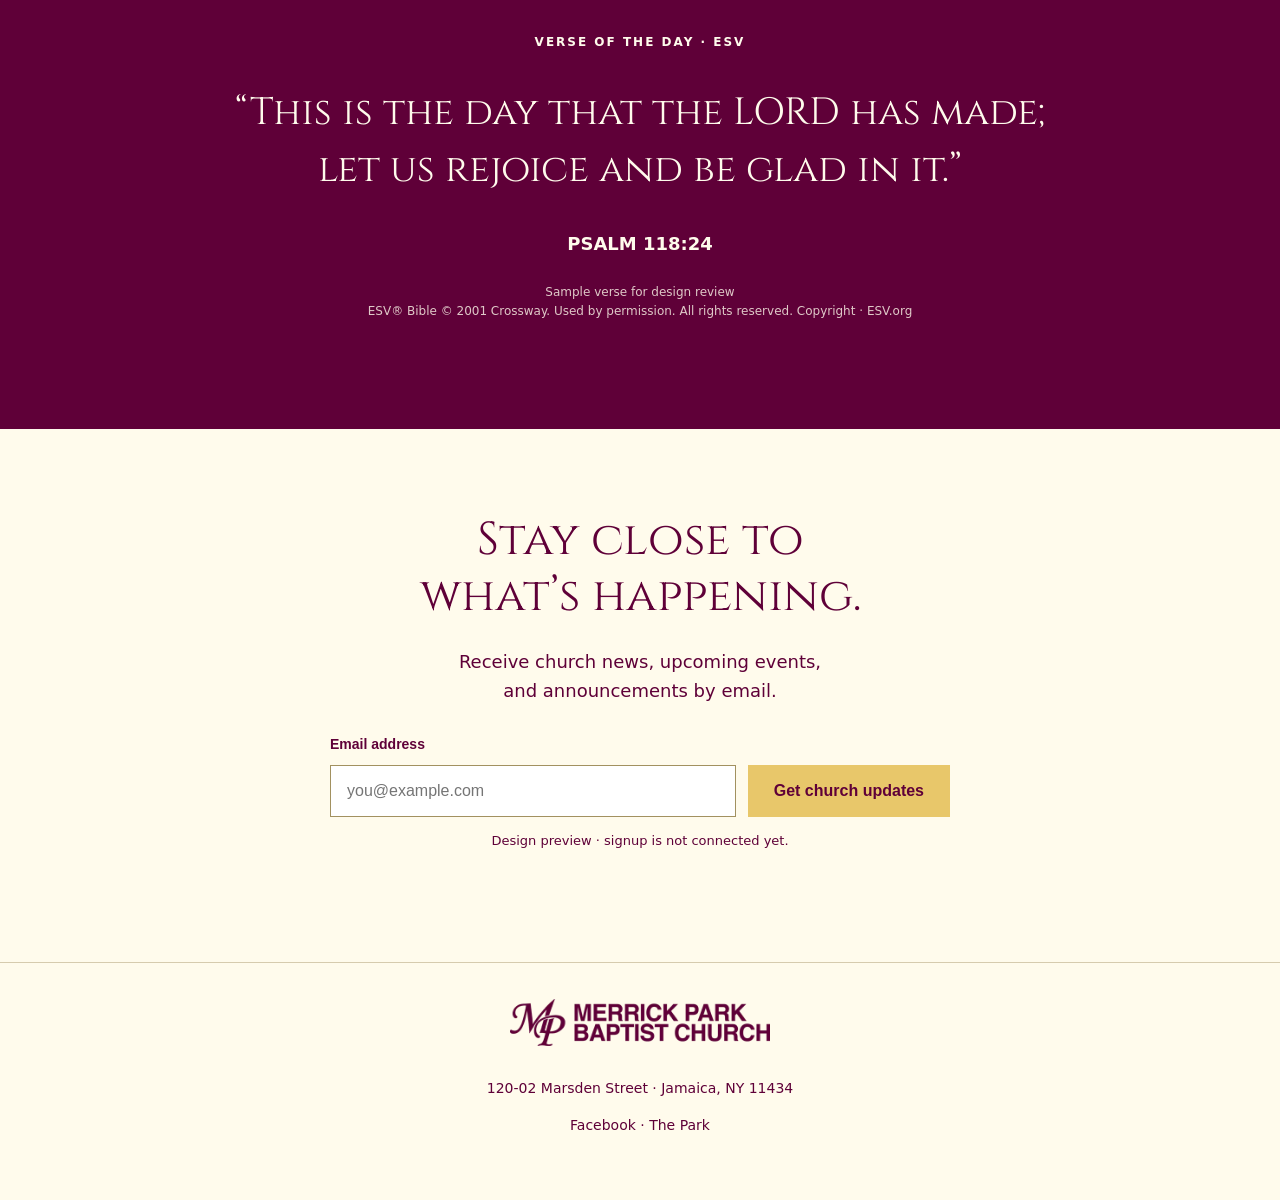
==== commit 4f7efec5: "Prepare secure daily ESV passage publishing" ====
--- a/index.html
+++ b/index.html
@@ -1601,7 +1601,23 @@
 #mp-motion .hero{margin-top:calc(-1 * var(--nav-height));padding-top:var(--nav-height);min-height:620px}
 @media(max-width:700px){#mp-motion .hero{min-height:0}}
 @media(prefers-reduced-motion:reduce){#mp-motion>header{transition:none}}
-</style></head>
+</style>
+<meta property="og:type" content="website">
+<meta property="og:site_name" content="Merrick Park Baptist Church">
+<meta property="og:title" content="Merrick Park Baptist Church — A New Chapter">
+<meta property="og:description" content="Rooted in the past. Growing into the future. Explore our new website prototype — faith, family, and fellowship in Jamaica, Queens.">
+<meta property="og:url" content="https://bbyrd2021.github.io/merrick-park-prototype/">
+<meta property="og:image" content="https://bbyrd2021.github.io/merrick-park-prototype/assets/merrick-park-share.jpg">
+<meta property="og:image:secure_url" content="https://bbyrd2021.github.io/merrick-park-prototype/assets/merrick-park-share.jpg">
+<meta property="og:image:type" content="image/jpeg">
+<meta property="og:image:width" content="1200">
+<meta property="og:image:height" content="630">
+<meta property="og:image:alt" content="Merrick Park Baptist Church. Rooted in the Past. Growing into the Future.">
+<meta name="twitter:card" content="summary_large_image">
+<meta name="twitter:title" content="Merrick Park Baptist Church — A New Chapter">
+<meta name="twitter:description" content="Faith, family, and fellowship in Jamaica, Queens. Preview our new chapter.">
+<meta name="twitter:image" content="https://bbyrd2021.github.io/merrick-park-prototype/assets/merrick-park-share.jpg">
+</head>
 <body>
 
 
@@ -1627,7 +1643,7 @@
 <section class="section plum events" id="mp-events"><p class="eyebrow">UPCOMING AT THE PARK</p><h2>Ordination &amp;<br>Installation Service</h2><p><strong>Minister Kelvin Jenkins</strong></p><p class="date">Saturday, December 12, 2026 · 12 noon</p><p>Merrick Park Baptist Church<br>120-02 Marsden Street, Jamaica, NY 11434</p><p class="fine">Keynote: Rev. Dr. Boise Kimber<br>Officiant: Reverend Dr. Franko Harris</p></section>
 <section class="section history" id="mp-history"><h2>Our story<br>began in 1928.</h2><div><p>Merrick Park Baptist Church was incorporated in 1928 with seven adults and two children in St. Albans, Queens.</p><p>Bishop Curtis G. Norton, Sr. assumed leadership in 1960. During his tenure, the congregation moved to its home at 120-02 Marsden Street in Jamaica.</p></div></section>
 <section class="section split radio" id="mp-radio"><div class="radio-copy"><img class="radio-mark" src="[data-uri]" alt="MP"><h2>Radio</h2><p>Music for worship, reflection,<br>and the week ahead.</p><div class="spotify-player"><!-- Temporary playlist: replace the Spotify playlist ID in the iframe and link when MP Radio is ready. --><iframe title="Gospel Hits by Spotify — temporary MP Radio playlist" src="https://open.spotify.com/embed/playlist/37i9dQZF1DX7OIddoQVdRt?theme=0" width="100%" height="352" style="border:0;border-radius:12px" allow="autoplay; clipboard-write; encrypted-media; fullscreen; picture-in-picture" loading="lazy" allowfullscreen></iframe><p class="playlist-note">Featured playlist: Gospel Hits by Spotify.<br>Our church playlist is on the way.</p><a class="spotify-link" href="https://open.spotify.com/playlist/37i9dQZF1DX7OIddoQVdRt" target="_blank" rel="noopener">Open playlist in Spotify</a></div></div><img class="photo dance" src="[data-uri]" alt="Praise dancer with red and white flags in Merrick Park’s sanctuary"></section>
-<section class="section plum verse" id="mp-verse"><p class="eyebrow">VERSE OF THE DAY · ESV</p><blockquote>“This is the day that the LORD has made; <br>let us rejoice and be glad in it.”</blockquote><p><strong>PSALM 118:24</strong></p><p class="fine">Sample verse for design review<br>ESV® Bible © 2001 Crossway. Used by permission. All rights reserved.</p></section>
+<section class="section plum verse" id="mp-verse"><p class="eyebrow">VERSE OF THE DAY · ESV</p><blockquote>“This is the day that the LORD has made; <br>let us rejoice and be glad in it.”</blockquote><p><strong>PSALM 118:24</strong></p><p class="fine">Sample verse for design review<br>ESV® Bible © 2001 Crossway. Used by permission. All rights reserved. <a href="copyright.html">Copyright</a> · <a href="https://www.esv.org" target="_blank" rel="noopener">ESV.org</a></p></section>
 <section class="section subscribe" id="mp-updates"><h2>Stay close to<br>what’s happening.</h2><p>Receive church news, upcoming events,<br>and announcements by email.</p><form id="mp-form"><label>Email address<input type="email" required placeholder="you@example.com" autocomplete="email"></label><button class="action" type="submit">Get church updates</button></form><p class="form-note" id="mp-form-status" role="status">Design preview · signup is not connected yet.</p></section>
 <footer><img src="[data-uri]" alt="Merrick Park Baptist Church"><p>120-02 Marsden Street · Jamaica, NY 11434</p><p><a href="https://www.facebook.com/ThePark120" target="_blank" rel="noopener">Facebook · The Park</a></p></footer>
 </div>
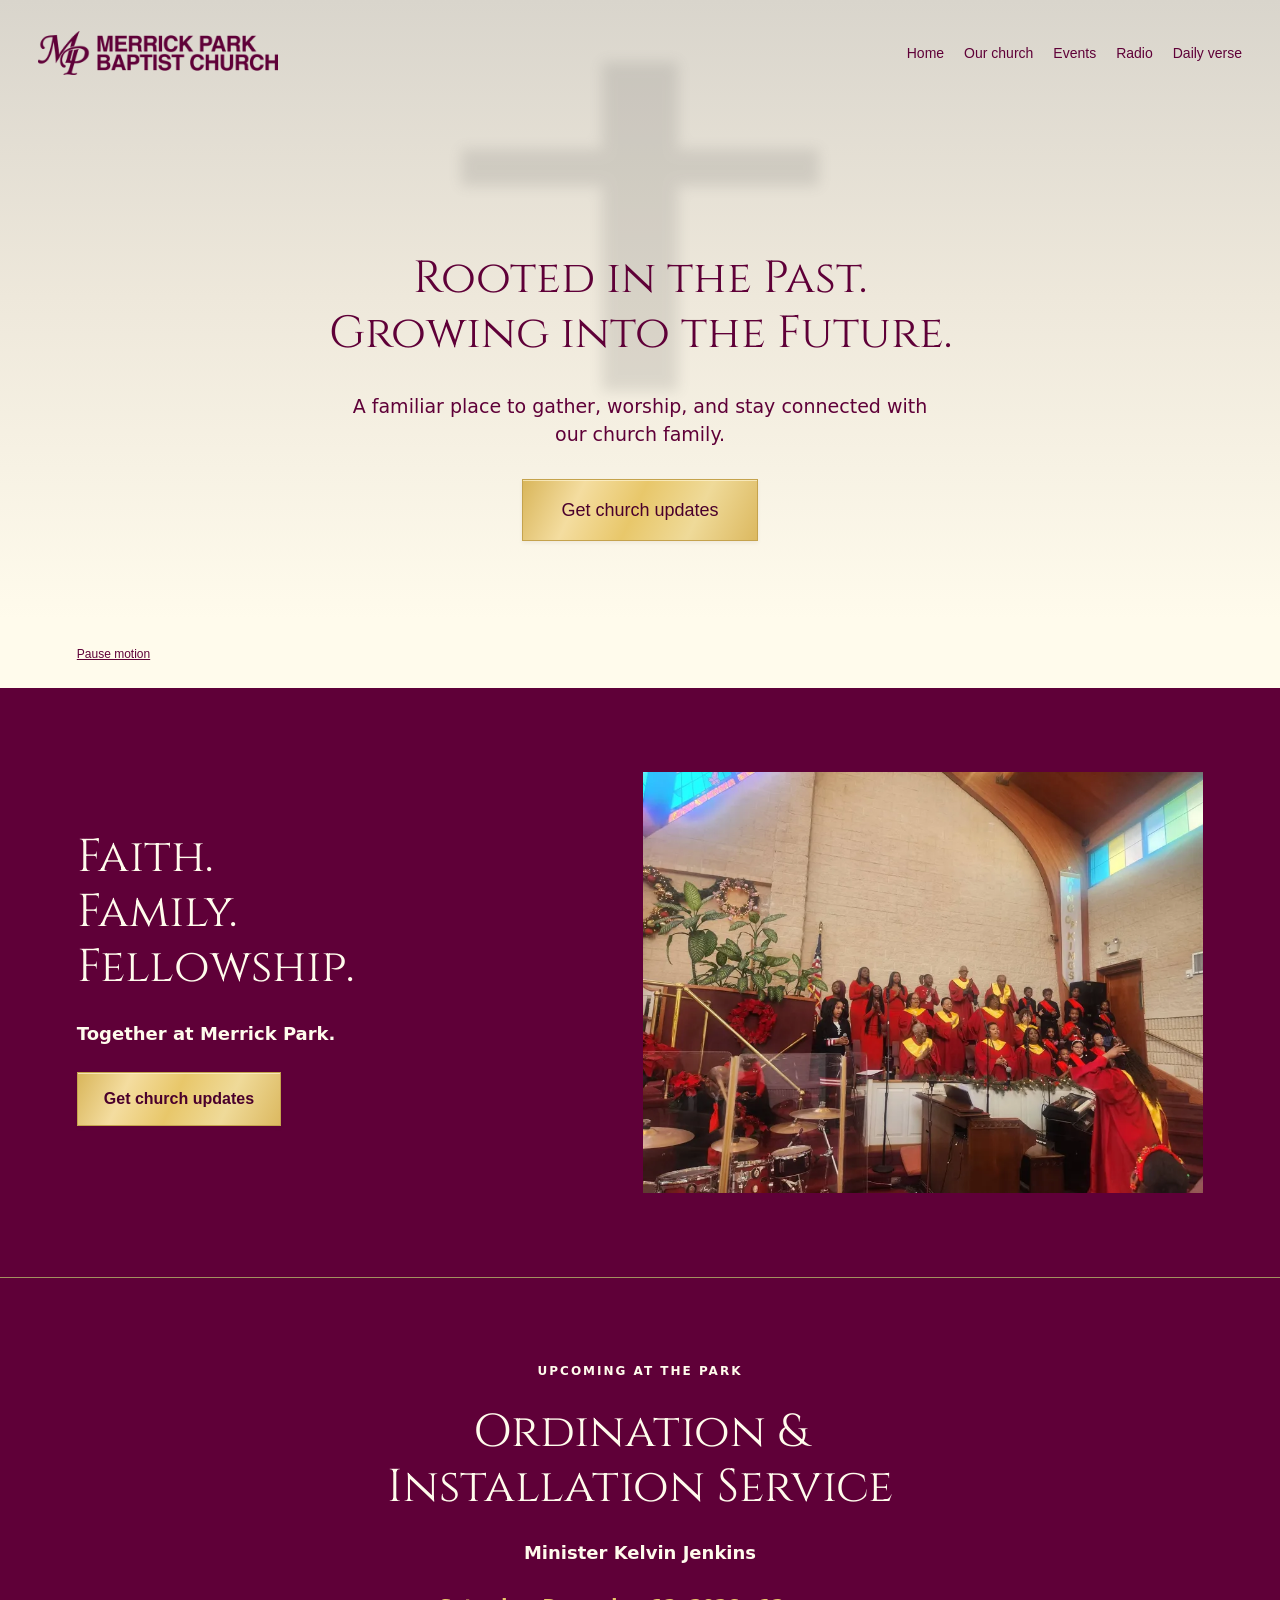
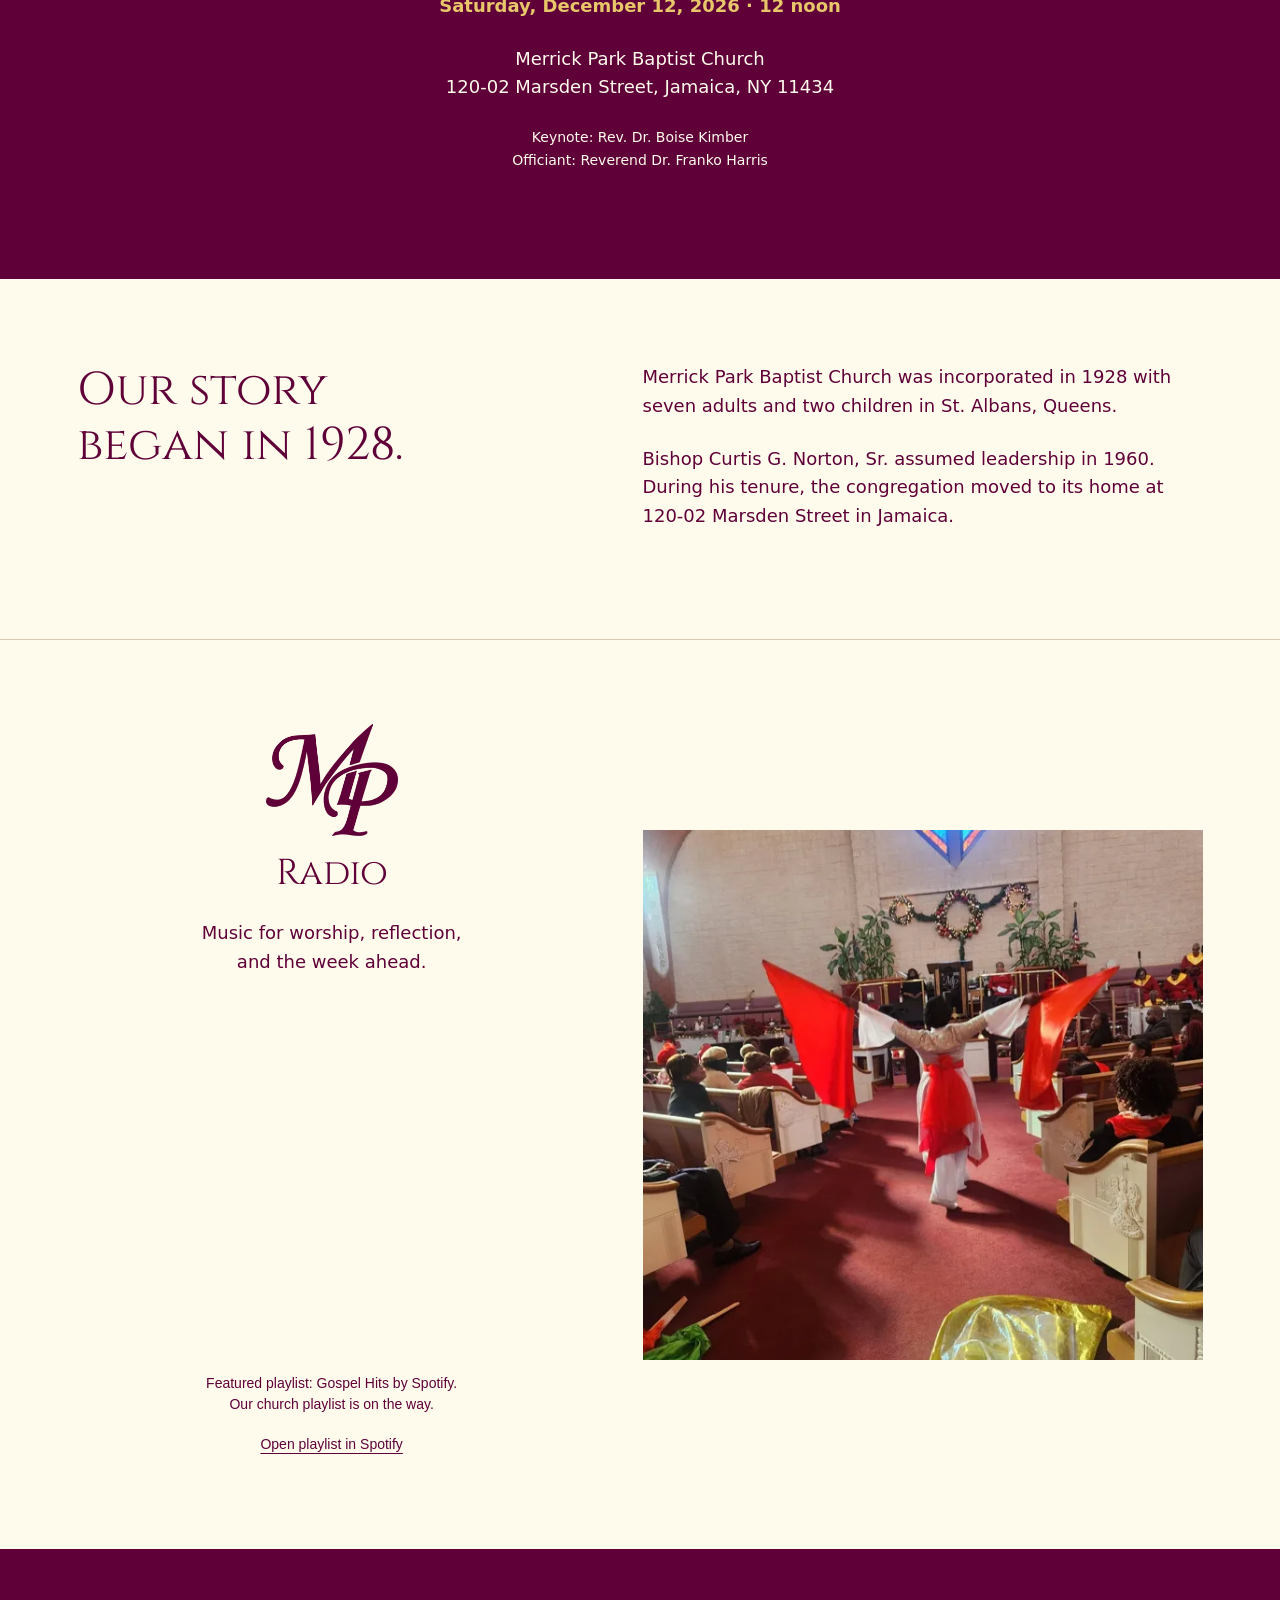
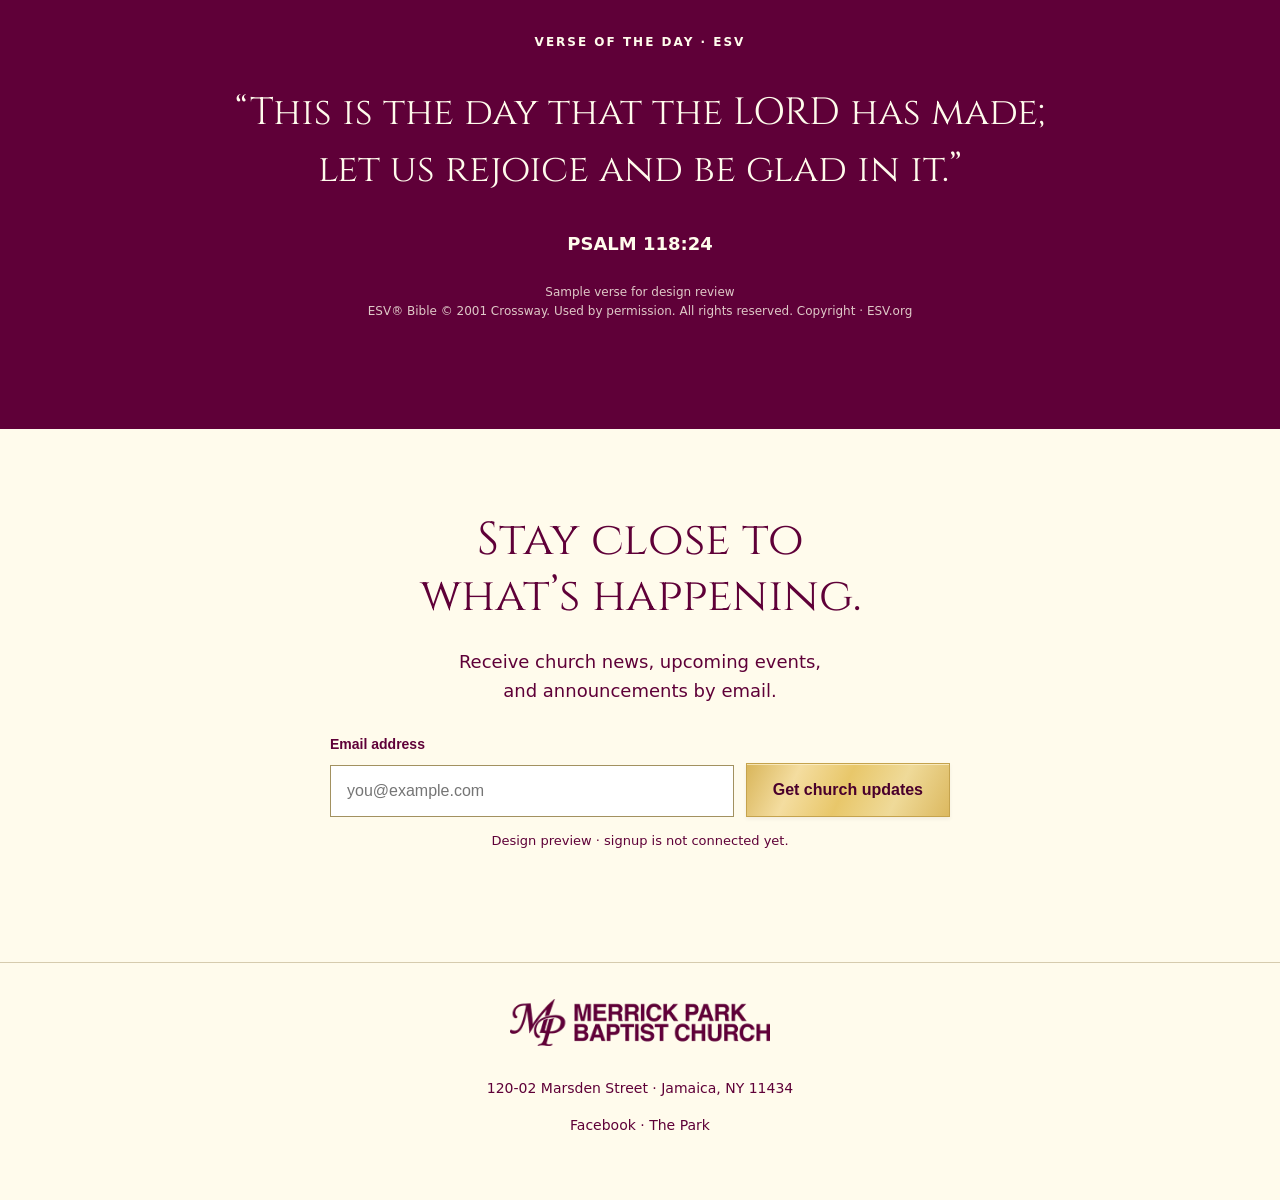
==== commit bd51629d: "Keep gold buttons consistent across Safari and touch browsers" ====
--- a/index.html
+++ b/index.html
@@ -2258,5 +2258,29 @@
  root.querySelectorAll('.section h2,.section .photo,.section blockquote').forEach(el=>{el.classList.add('reveal-ready');observer.observe(el);});
 }
 })();
-</script><style>#mp-motion .spotify-player{margin-top:28px;min-width:0}#mp-motion .spotify-player iframe{display:block;width:100%;height:352px;max-width:100%;margin:0}#mp-motion .section .playlist-note{font:14px/1.5 Helvetica,Arial,sans-serif;margin:16px 0 8px}#mp-motion .spotify-link{font-size:14px;text-decoration:underline;text-underline-offset:4px;display:inline-block;padding:8px 0}@media(max-width:360px){#mp-motion .radio{padding-left:20px;padding-right:20px}}</style></body>
+</script><style>#mp-motion .spotify-player{margin-top:28px;min-width:0}#mp-motion .spotify-player iframe{display:block;width:100%;height:352px;max-width:100%;margin:0}#mp-motion .section .playlist-note{font:14px/1.5 Helvetica,Arial,sans-serif;margin:16px 0 8px}#mp-motion .spotify-link{font-size:14px;text-decoration:underline;text-underline-offset:4px;display:inline-block;padding:8px 0}@media(max-width:360px){#mp-motion .radio{padding-left:20px;padding-right:20px}}</style><style id="gold-button-compatibility">/* Gold remains visible without hover, animation, or gradient support. */
+#mp-motion .action,#mp-motion .signup{
+ -webkit-appearance:none;appearance:none;
+ -webkit-text-fill-color:#4a002c;color:#4a002c;
+ background-color:#e8c76a;
+ background-image:linear-gradient(115deg,#d9b65b 0%,#f4dda0 24%,#e8c76a 48%,#efda99 73%,#dcb960 100%);
+ background-repeat:no-repeat;background-size:100% 100%;
+ border:1px solid #c5a34d;border-radius:0;
+ box-shadow:inset 0 1px 0 rgba(255,245,212,.7),0 2px 4px rgba(53,0,27,.06);
+ position:relative;overflow:hidden;isolation:isolate;
+}
+#mp-motion .action:hover,#mp-motion .signup:hover,
+#mp-motion .action:focus-visible,#mp-motion .signup:focus-visible,
+#mp-motion .action:active,#mp-motion .signup:active{
+ background-color:#edcf7d;
+ background-image:linear-gradient(115deg,#dfbd67 0%,#f6e3b1 24%,#edcf7d 48%,#f3dfaa 73%,#e3c271 100%);
+ color:#4a002c;-webkit-text-fill-color:#4a002c;
+}
+@media(hover:none){
+ #mp-motion .action:hover,#mp-motion .signup:hover{transform:none}
+}
+@media(forced-colors:active){
+ #mp-motion .action,#mp-motion .signup{background-image:none;background-color:ButtonFace;color:ButtonText;-webkit-text-fill-color:ButtonText;border-color:ButtonText}
+}
+</style></body>
 </html>
